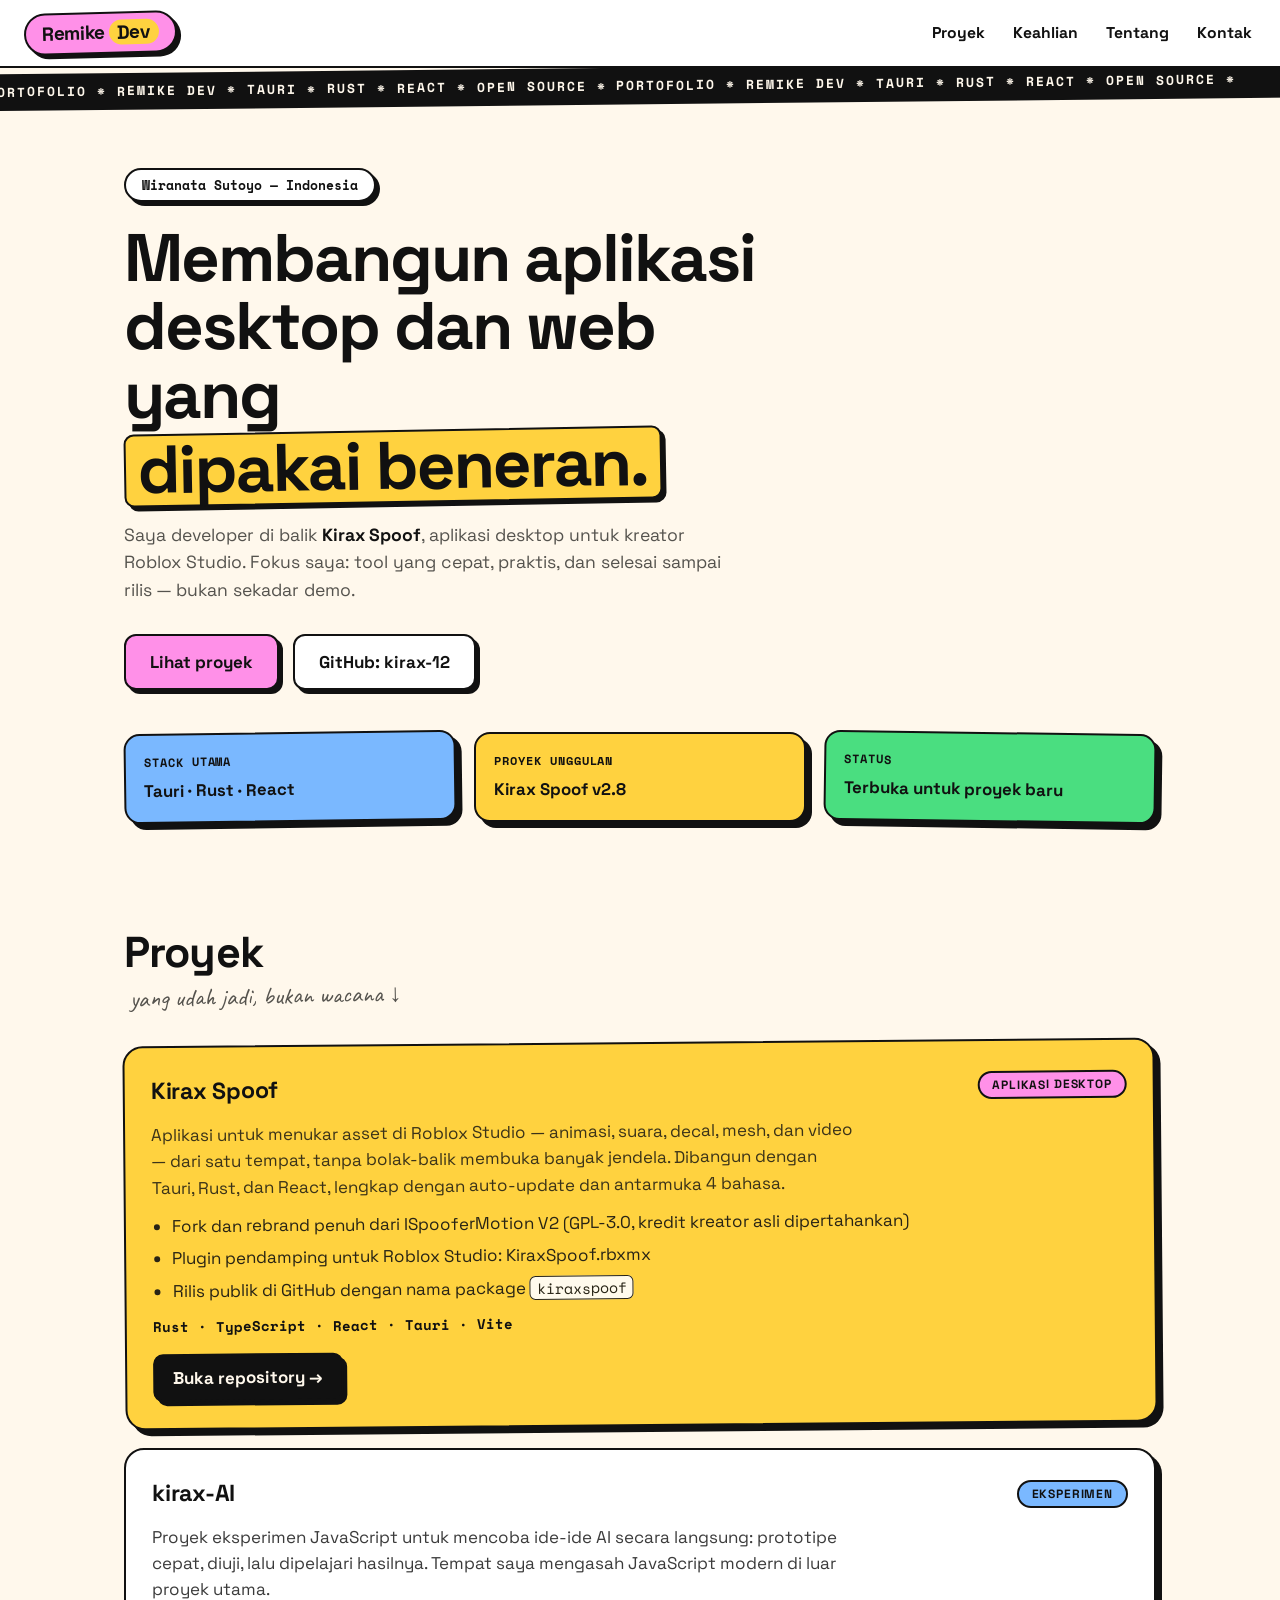
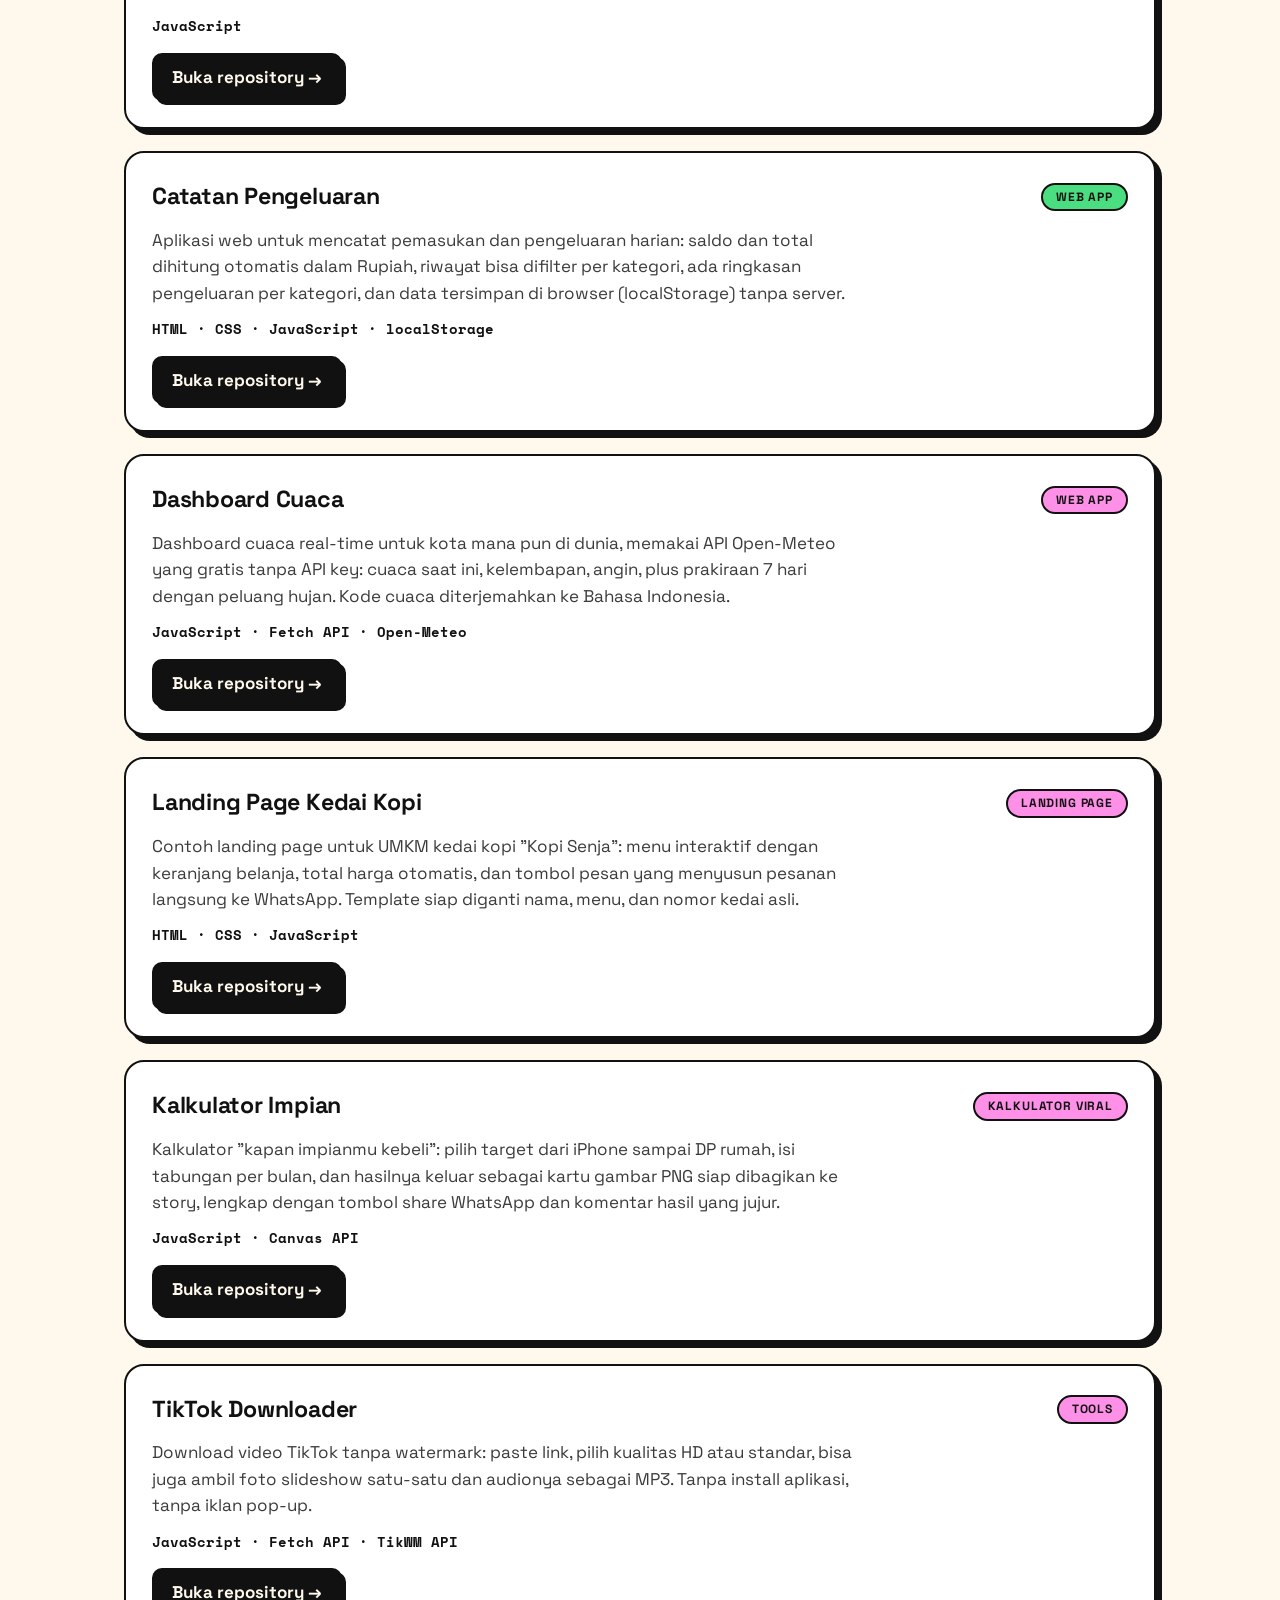
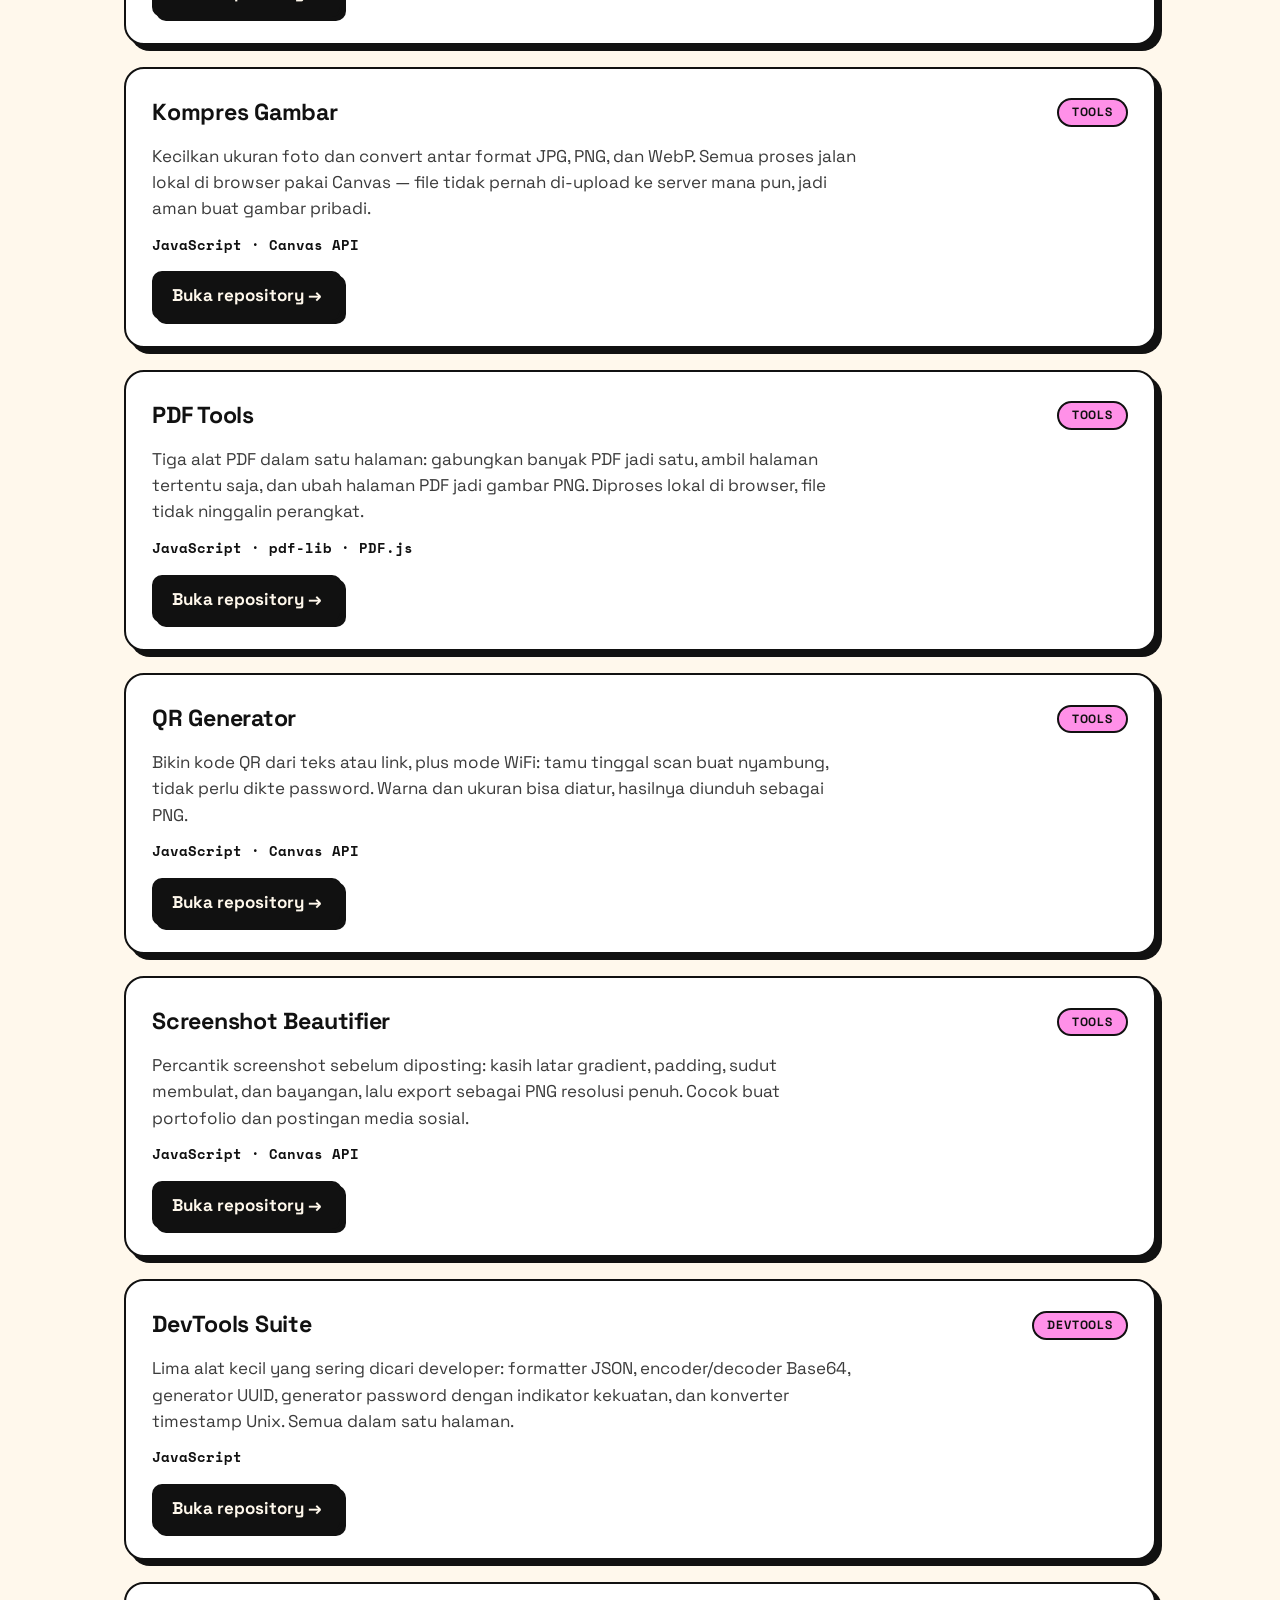
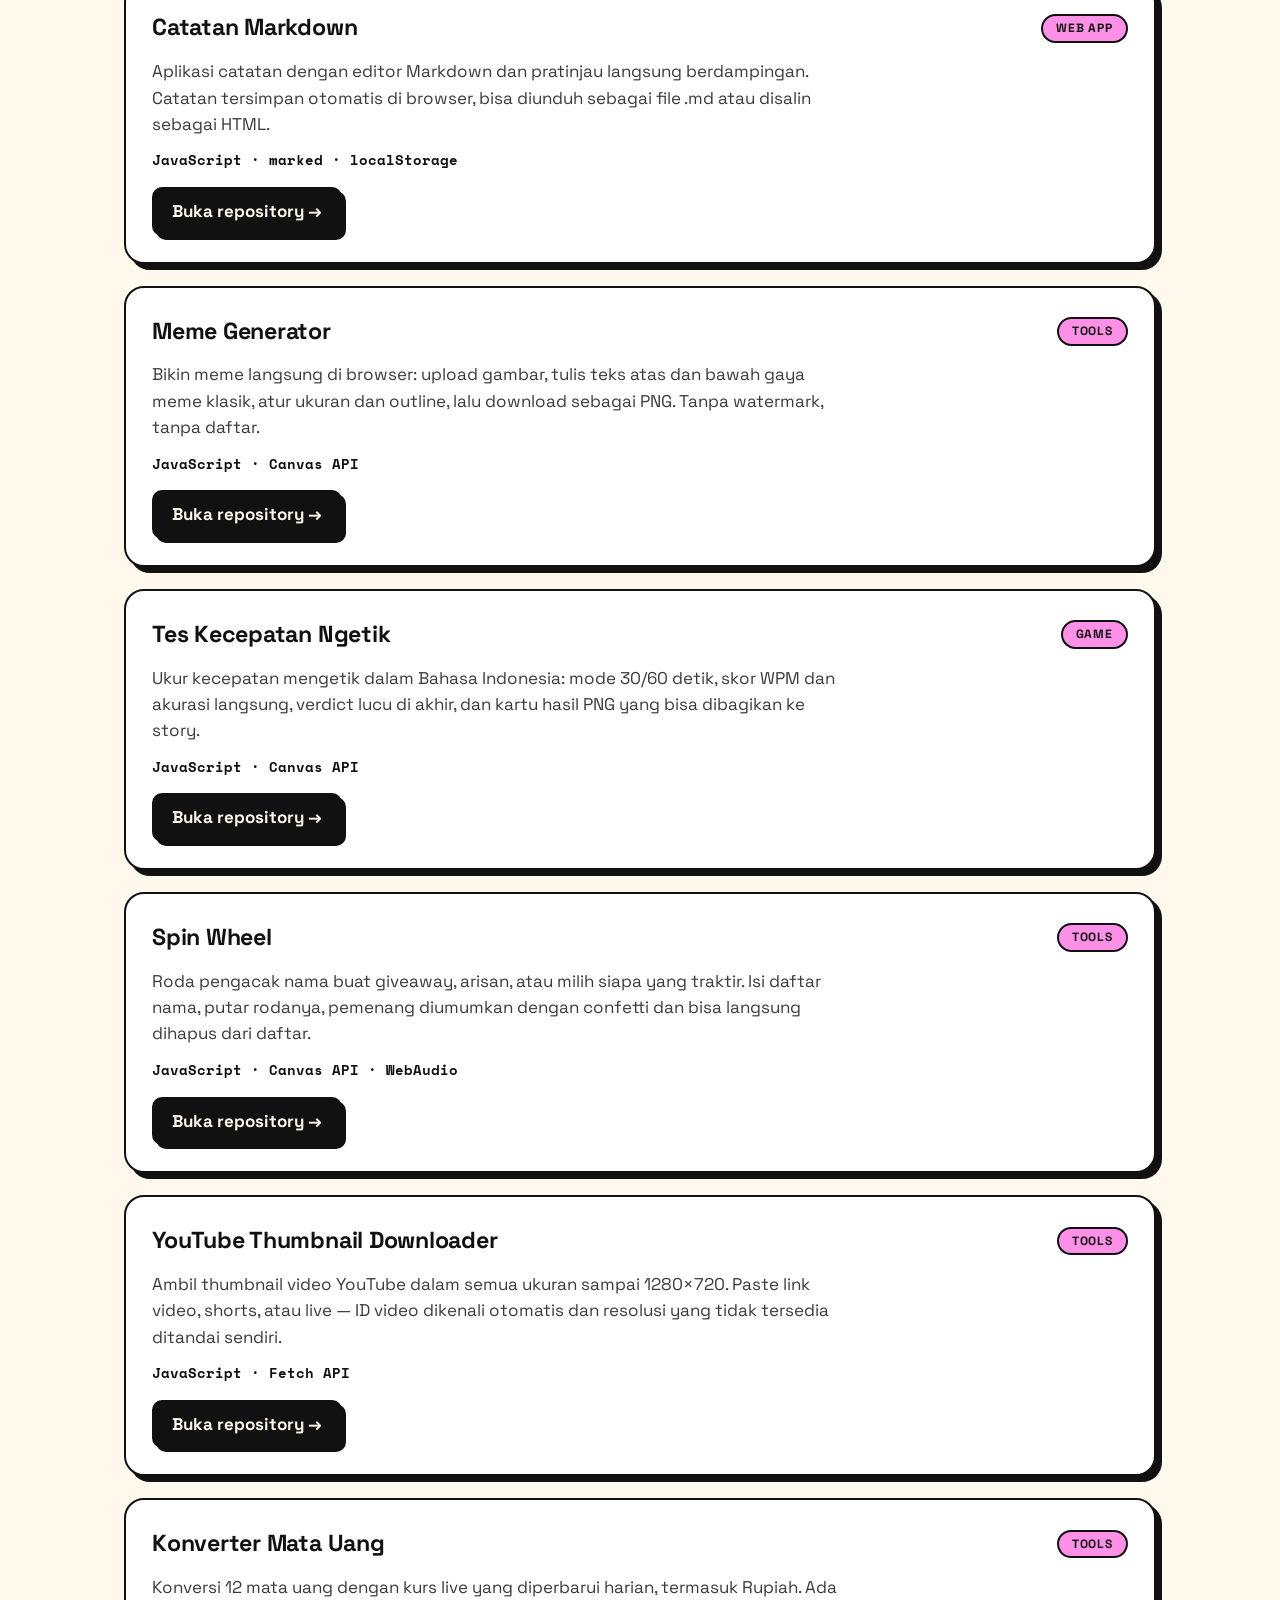
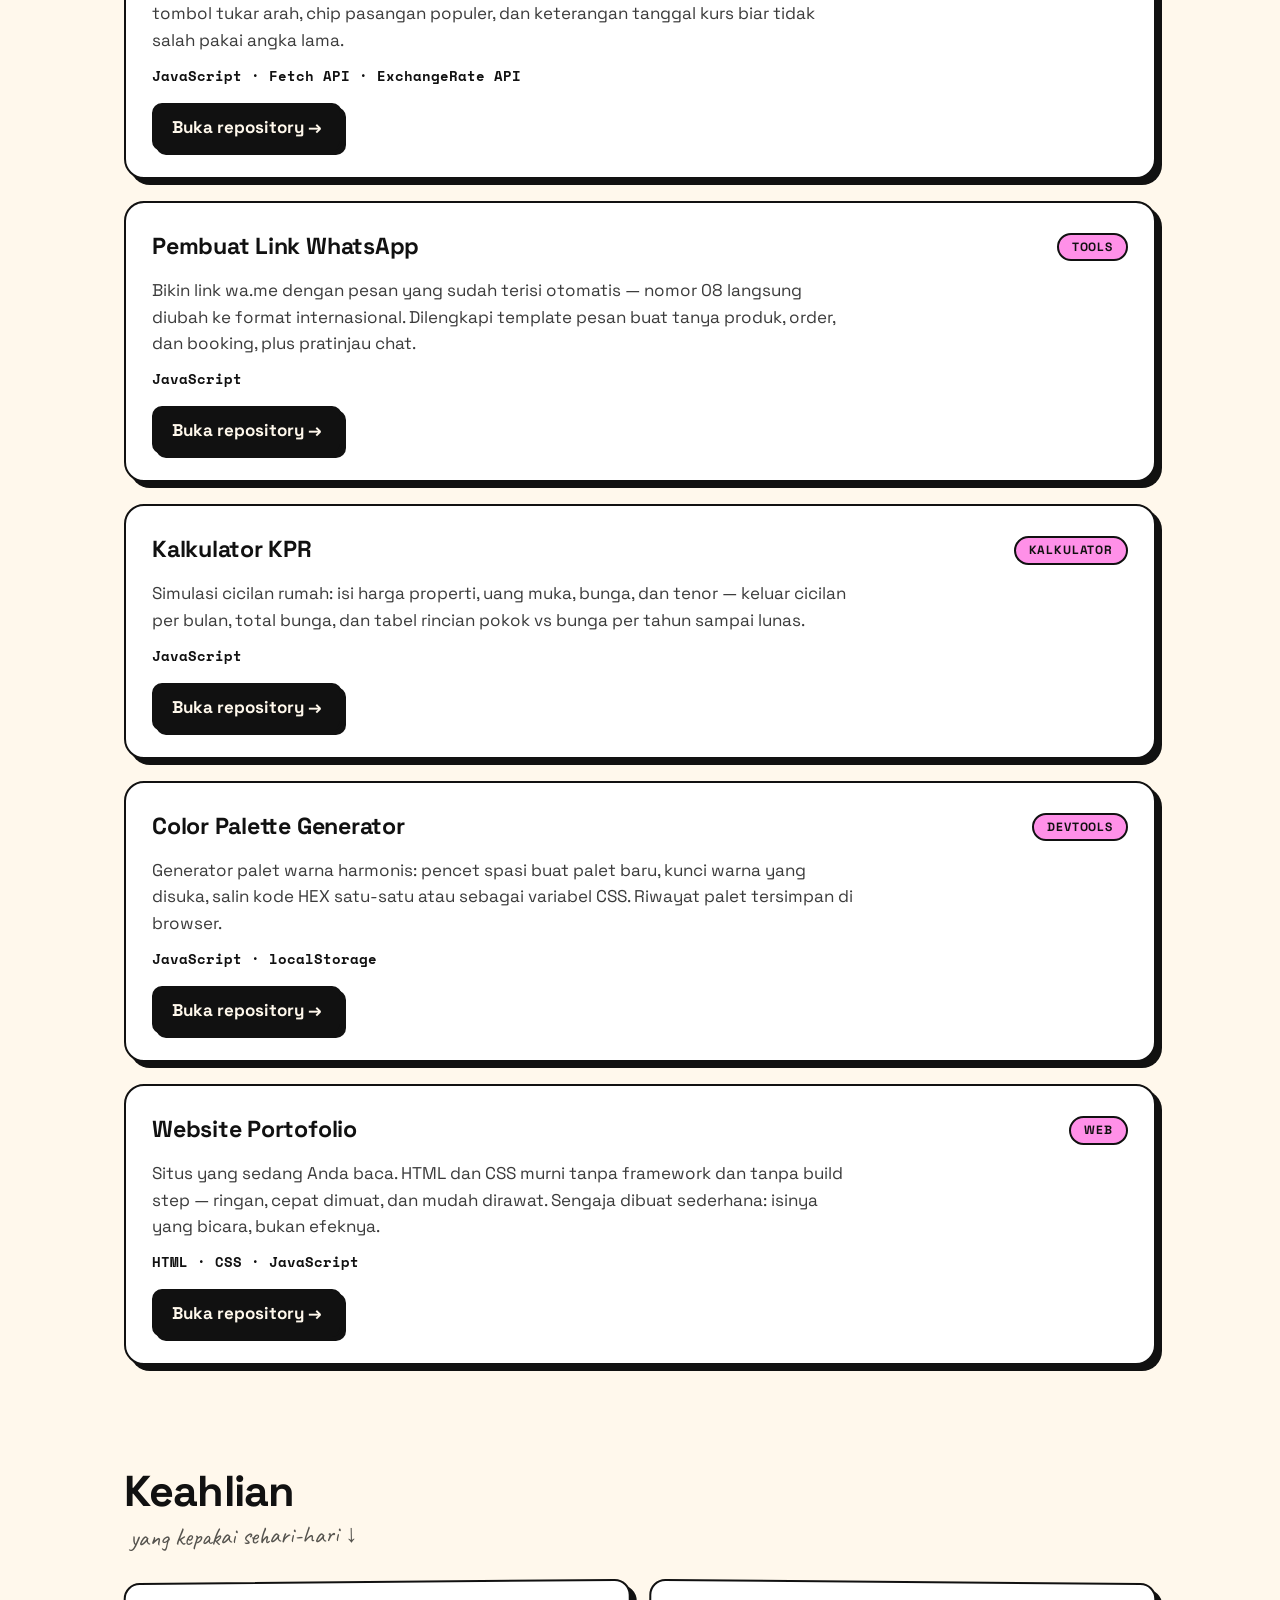
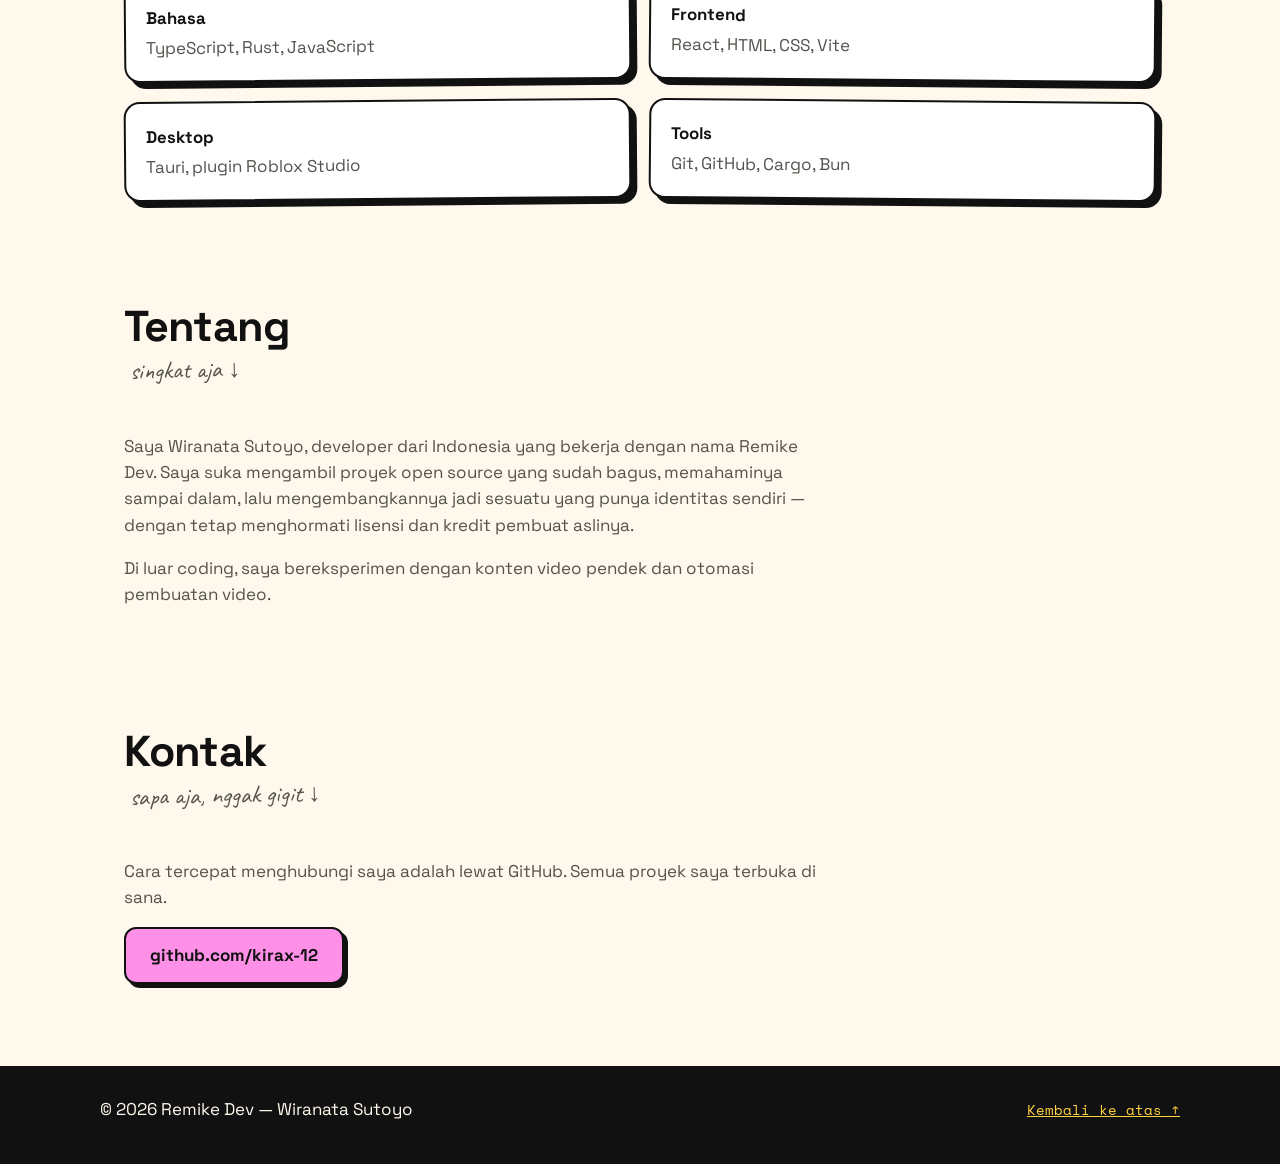
==== index.html @ 2c520c24 "Tambah 8 proyek batch 2 ke daftar proyek" ====
<!DOCTYPE html>
<html lang="id">
<head>
<meta charset="UTF-8">
<meta name="viewport" content="width=device-width, initial-scale=1.0">
<title>Remike Dev — Wiranata Sutoyo</title>
<meta name="description" content="Portofolio Wiranata Sutoyo (Remike Dev): developer aplikasi desktop dan web. Proyek utama: Kirax Spoof, aplikasi Tauri + Rust + React untuk Roblox Studio.">
<link rel="preconnect" href="https://fonts.googleapis.com">
<link rel="preconnect" href="https://fonts.gstatic.com" crossorigin>
<link href="https://fonts.googleapis.com/css2?family=Space+Grotesk:wght@500;700&family=Space+Mono:wght@400;700&family=Caveat:wght@600&display=swap" rel="stylesheet">
<link rel="stylesheet" href="style.css">
</head>
<body>
<header class="site-header">
  <a class="brand" href="#top">Remike<span>Dev</span></a>
  <nav class="site-nav" aria-label="Navigasi utama">
    <a href="#proyek">Proyek</a>
    <a href="#keahlian">Keahlian</a>
    <a href="#tentang">Tentang</a>
    <a href="#kontak">Kontak</a>
  </nav>
</header>
<div class="tape" aria-hidden="true"><span>Portofolio * Remike Dev * Tauri * Rust * React * Open Source * Portofolio * Remike Dev * Tauri * Rust * React * Open Source *</span></div>

<main id="top">
  <section class="hero">
    <p class="hero-kicker">Wiranata Sutoyo — Indonesia</p>
    <h1>Membangun aplikasi desktop dan web yang <span class="hl">dipakai beneran.</span></h1>
    <p class="hero-sub">Saya developer di balik <strong>Kirax Spoof</strong>, aplikasi desktop untuk kreator Roblox Studio. Fokus saya: tool yang cepat, praktis, dan selesai sampai rilis — bukan sekadar demo.</p>
    <div class="hero-actions">
      <a class="btn btn-primary" href="#proyek">Lihat proyek</a>
      <a class="btn btn-ghost" href="https://github.com/kirax-12" target="_blank" rel="noopener">GitHub: kirax-12</a>
    </div>
    <dl class="hero-stats">
      <div><dt>Stack utama</dt><dd>Tauri · Rust · React</dd></div>
      <div><dt>Proyek unggulan</dt><dd>Kirax Spoof v2.8</dd></div>
      <div><dt>Status</dt><dd>Terbuka untuk proyek baru</dd></div>
    </dl>
  </section>

  <section id="proyek" class="section">
    <h2>Proyek</h2>
    <span class="section-sub">yang udah jadi, bukan wacana ↓</span>
    <div class="project-list">

      <article class="project project-featured">
        <div class="project-head">
          <h3>Kirax Spoof</h3>
          <span class="tag">Aplikasi Desktop</span>
        </div>
        <p>Aplikasi untuk menukar asset di Roblox Studio — animasi, suara, decal, mesh, dan video — dari satu tempat, tanpa bolak-balik membuka banyak jendela. Dibangun dengan Tauri, Rust, dan React, lengkap dengan auto-update dan antarmuka 4 bahasa.</p>
        <ul class="project-points">
          <li>Fork dan rebrand penuh dari ISpooferMotion V2 (GPL-3.0, kredit kreator asli dipertahankan)</li>
          <li>Plugin pendamping untuk Roblox Studio: KiraxSpoof.rbxmx</li>
          <li>Rilis publik di GitHub dengan nama package <code>kiraxspoof</code></li>
        </ul>
        <p class="project-meta">Rust · TypeScript · React · Tauri · Vite</p>
        <a class="project-link" href="https://github.com/kirax-12/KiraxSpoof" target="_blank" rel="noopener">Buka repository →</a>
      </article>

      <article class="project">
        <div class="project-head">
          <h3>kirax-AI</h3>
          <span class="tag">Eksperimen</span>
        </div>
        <p>Proyek eksperimen JavaScript untuk mencoba ide-ide AI secara langsung: prototipe cepat, diuji, lalu dipelajari hasilnya. Tempat saya mengasah JavaScript modern di luar proyek utama.</p>
        <p class="project-meta">JavaScript</p>
        <a class="project-link" href="https://github.com/kirax-12/kirax-AI" target="_blank" rel="noopener">Buka repository →</a>
      </article>

      <article class="project">
        <div class="project-head">
          <h3>Catatan Pengeluaran</h3>
          <span class="tag">Web App</span>
        </div>
        <p>Aplikasi web untuk mencatat pemasukan dan pengeluaran harian: saldo dan total dihitung otomatis dalam Rupiah, riwayat bisa difilter per kategori, ada ringkasan pengeluaran per kategori, dan data tersimpan di browser (localStorage) tanpa server.</p>
        <p class="project-meta">HTML · CSS · JavaScript · localStorage</p>
        <a class="project-link" href="https://github.com/kirax-12/catatan-pengeluaran" target="_blank" rel="noopener">Buka repository →</a>
      </article>

      <article class="project">
        <div class="project-head">
          <h3>Dashboard Cuaca</h3>
          <span class="tag">Web App</span>
        </div>
        <p>Dashboard cuaca real-time untuk kota mana pun di dunia, memakai API Open-Meteo yang gratis tanpa API key: cuaca saat ini, kelembapan, angin, plus prakiraan 7 hari dengan peluang hujan. Kode cuaca diterjemahkan ke Bahasa Indonesia.</p>
        <p class="project-meta">JavaScript · Fetch API · Open-Meteo</p>
        <a class="project-link" href="https://github.com/kirax-12/dashboard-cuaca" target="_blank" rel="noopener">Buka repository →</a>
      </article>

      <article class="project">
        <div class="project-head">
          <h3>Landing Page Kedai Kopi</h3>
          <span class="tag">Landing Page</span>
        </div>
        <p>Contoh landing page untuk UMKM kedai kopi "Kopi Senja": menu interaktif dengan keranjang belanja, total harga otomatis, dan tombol pesan yang menyusun pesanan langsung ke WhatsApp. Template siap diganti nama, menu, dan nomor kedai asli.</p>
        <p class="project-meta">HTML · CSS · JavaScript</p>
        <a class="project-link" href="https://github.com/kirax-12/landing-page-kedai-kopi" target="_blank" rel="noopener">Buka repository →</a>
      </article>

      <article class="project">
        <div class="project-head">
          <h3>Kalkulator Impian</h3>
          <span class="tag">Kalkulator Viral</span>
        </div>
        <p>Kalkulator "kapan impianmu kebeli": pilih target dari iPhone sampai DP rumah, isi tabungan per bulan, dan hasilnya keluar sebagai kartu gambar PNG siap dibagikan ke story, lengkap dengan tombol share WhatsApp dan komentar hasil yang jujur.</p>
        <p class="project-meta">JavaScript · Canvas API</p>
        <a class="project-link" href="https://github.com/kirax-12/kalkulator-impian" target="_blank" rel="noopener">Buka repository →</a>
      </article>

      <article class="project">
        <div class="project-head">
          <h3>TikTok Downloader</h3>
          <span class="tag">Tools</span>
        </div>
        <p>Download video TikTok tanpa watermark: paste link, pilih kualitas HD atau standar, bisa juga ambil foto slideshow satu-satu dan audionya sebagai MP3. Tanpa install aplikasi, tanpa iklan pop-up.</p>
        <p class="project-meta">JavaScript · Fetch API · TikWM API</p>
        <a class="project-link" href="https://github.com/kirax-12/tiktok-downloader" target="_blank" rel="noopener">Buka repository →</a>
      </article>

      <article class="project">
        <div class="project-head">
          <h3>Kompres Gambar</h3>
          <span class="tag">Tools</span>
        </div>
        <p>Kecilkan ukuran foto dan convert antar format JPG, PNG, dan WebP. Semua proses jalan lokal di browser pakai Canvas — file tidak pernah di-upload ke server mana pun, jadi aman buat gambar pribadi.</p>
        <p class="project-meta">JavaScript · Canvas API</p>
        <a class="project-link" href="https://github.com/kirax-12/kompres-gambar" target="_blank" rel="noopener">Buka repository →</a>
      </article>

      <article class="project">
        <div class="project-head">
          <h3>PDF Tools</h3>
          <span class="tag">Tools</span>
        </div>
        <p>Tiga alat PDF dalam satu halaman: gabungkan banyak PDF jadi satu, ambil halaman tertentu saja, dan ubah halaman PDF jadi gambar PNG. Diproses lokal di browser, file tidak ninggalin perangkat.</p>
        <p class="project-meta">JavaScript · pdf-lib · PDF.js</p>
        <a class="project-link" href="https://github.com/kirax-12/pdf-tools" target="_blank" rel="noopener">Buka repository →</a>
      </article>

      <article class="project">
        <div class="project-head">
          <h3>QR Generator</h3>
          <span class="tag">Tools</span>
        </div>
        <p>Bikin kode QR dari teks atau link, plus mode WiFi: tamu tinggal scan buat nyambung, tidak perlu dikte password. Warna dan ukuran bisa diatur, hasilnya diunduh sebagai PNG.</p>
        <p class="project-meta">JavaScript · Canvas API</p>
        <a class="project-link" href="https://github.com/kirax-12/qr-generator" target="_blank" rel="noopener">Buka repository →</a>
      </article>

      <article class="project">
        <div class="project-head">
          <h3>Screenshot Beautifier</h3>
          <span class="tag">Tools</span>
        </div>
        <p>Percantik screenshot sebelum diposting: kasih latar gradient, padding, sudut membulat, dan bayangan, lalu export sebagai PNG resolusi penuh. Cocok buat portofolio dan postingan media sosial.</p>
        <p class="project-meta">JavaScript · Canvas API</p>
        <a class="project-link" href="https://github.com/kirax-12/screenshot-beautifier" target="_blank" rel="noopener">Buka repository →</a>
      </article>

      <article class="project">
        <div class="project-head">
          <h3>DevTools Suite</h3>
          <span class="tag">DevTools</span>
        </div>
        <p>Lima alat kecil yang sering dicari developer: formatter JSON, encoder/decoder Base64, generator UUID, generator password dengan indikator kekuatan, dan konverter timestamp Unix. Semua dalam satu halaman.</p>
        <p class="project-meta">JavaScript</p>
        <a class="project-link" href="https://github.com/kirax-12/devtools-suite" target="_blank" rel="noopener">Buka repository →</a>
      </article>

      <article class="project">
        <div class="project-head">
          <h3>Catatan Markdown</h3>
          <span class="tag">Web App</span>
        </div>
        <p>Aplikasi catatan dengan editor Markdown dan pratinjau langsung berdampingan. Catatan tersimpan otomatis di browser, bisa diunduh sebagai file .md atau disalin sebagai HTML.</p>
        <p class="project-meta">JavaScript · marked · localStorage</p>
        <a class="project-link" href="https://github.com/kirax-12/markdown-notes" target="_blank" rel="noopener">Buka repository →</a>
      </article>

      <article class="project">
        <div class="project-head">
          <h3>Meme Generator</h3>
          <span class="tag">Tools</span>
        </div>
        <p>Bikin meme langsung di browser: upload gambar, tulis teks atas dan bawah gaya meme klasik, atur ukuran dan outline, lalu download sebagai PNG. Tanpa watermark, tanpa daftar.</p>
        <p class="project-meta">JavaScript · Canvas API</p>
        <a class="project-link" href="https://github.com/kirax-12/meme-generator" target="_blank" rel="noopener">Buka repository →</a>
      </article>

      <article class="project">
        <div class="project-head">
          <h3>Tes Kecepatan Ngetik</h3>
          <span class="tag">Game</span>
        </div>
        <p>Ukur kecepatan mengetik dalam Bahasa Indonesia: mode 30/60 detik, skor WPM dan akurasi langsung, verdict lucu di akhir, dan kartu hasil PNG yang bisa dibagikan ke story.</p>
        <p class="project-meta">JavaScript · Canvas API</p>
        <a class="project-link" href="https://github.com/kirax-12/tes-kecepatan-ngetik" target="_blank" rel="noopener">Buka repository →</a>
      </article>

      <article class="project">
        <div class="project-head">
          <h3>Spin Wheel</h3>
          <span class="tag">Tools</span>
        </div>
        <p>Roda pengacak nama buat giveaway, arisan, atau milih siapa yang traktir. Isi daftar nama, putar rodanya, pemenang diumumkan dengan confetti dan bisa langsung dihapus dari daftar.</p>
        <p class="project-meta">JavaScript · Canvas API · WebAudio</p>
        <a class="project-link" href="https://github.com/kirax-12/spin-wheel" target="_blank" rel="noopener">Buka repository →</a>
      </article>

      <article class="project">
        <div class="project-head">
          <h3>YouTube Thumbnail Downloader</h3>
          <span class="tag">Tools</span>
        </div>
        <p>Ambil thumbnail video YouTube dalam semua ukuran sampai 1280×720. Paste link video, shorts, atau live — ID video dikenali otomatis dan resolusi yang tidak tersedia ditandai sendiri.</p>
        <p class="project-meta">JavaScript · Fetch API</p>
        <a class="project-link" href="https://github.com/kirax-12/youtube-thumbnail-downloader" target="_blank" rel="noopener">Buka repository →</a>
      </article>

      <article class="project">
        <div class="project-head">
          <h3>Konverter Mata Uang</h3>
          <span class="tag">Tools</span>
        </div>
        <p>Konversi 12 mata uang dengan kurs live yang diperbarui harian, termasuk Rupiah. Ada tombol tukar arah, chip pasangan populer, dan keterangan tanggal kurs biar tidak salah pakai angka lama.</p>
        <p class="project-meta">JavaScript · Fetch API · ExchangeRate API</p>
        <a class="project-link" href="https://github.com/kirax-12/konverter-mata-uang" target="_blank" rel="noopener">Buka repository →</a>
      </article>

      <article class="project">
        <div class="project-head">
          <h3>Pembuat Link WhatsApp</h3>
          <span class="tag">Tools</span>
        </div>
        <p>Bikin link wa.me dengan pesan yang sudah terisi otomatis — nomor 08 langsung diubah ke format internasional. Dilengkapi template pesan buat tanya produk, order, dan booking, plus pratinjau chat.</p>
        <p class="project-meta">JavaScript</p>
        <a class="project-link" href="https://github.com/kirax-12/wa-link-generator" target="_blank" rel="noopener">Buka repository →</a>
      </article>

      <article class="project">
        <div class="project-head">
          <h3>Kalkulator KPR</h3>
          <span class="tag">Kalkulator</span>
        </div>
        <p>Simulasi cicilan rumah: isi harga properti, uang muka, bunga, dan tenor — keluar cicilan per bulan, total bunga, dan tabel rincian pokok vs bunga per tahun sampai lunas.</p>
        <p class="project-meta">JavaScript</p>
        <a class="project-link" href="https://github.com/kirax-12/kalkulator-kpr" target="_blank" rel="noopener">Buka repository →</a>
      </article>

      <article class="project">
        <div class="project-head">
          <h3>Color Palette Generator</h3>
          <span class="tag">DevTools</span>
        </div>
        <p>Generator palet warna harmonis: pencet spasi buat palet baru, kunci warna yang disuka, salin kode HEX satu-satu atau sebagai variabel CSS. Riwayat palet tersimpan di browser.</p>
        <p class="project-meta">JavaScript · localStorage</p>
        <a class="project-link" href="https://github.com/kirax-12/color-palette-generator" target="_blank" rel="noopener">Buka repository →</a>
      </article>

      <article class="project">
        <div class="project-head">
          <h3>Website Portofolio</h3>
          <span class="tag">Web</span>
        </div>
        <p>Situs yang sedang Anda baca. HTML dan CSS murni tanpa framework dan tanpa build step — ringan, cepat dimuat, dan mudah dirawat. Sengaja dibuat sederhana: isinya yang bicara, bukan efeknya.</p>
        <p class="project-meta">HTML · CSS · JavaScript</p>
        <a class="project-link" href="https://github.com/kirax-12/remike-dev-portofolio" target="_blank" rel="noopener">Buka repository →</a>
      </article>

    </div>
  </section>

  <section id="keahlian" class="section">
    <h2>Keahlian</h2>
    <span class="section-sub">yang kepakai sehari-hari ↓</span>
    <ul class="skill-grid">
      <li><strong>Bahasa</strong><span>TypeScript, Rust, JavaScript</span></li>
      <li><strong>Frontend</strong><span>React, HTML, CSS, Vite</span></li>
      <li><strong>Desktop</strong><span>Tauri, plugin Roblox Studio</span></li>
      <li><strong>Tools</strong><span>Git, GitHub, Cargo, Bun</span></li>
    </ul>
  </section>

  <section id="tentang" class="section">
    <h2>Tentang</h2>
    <span class="section-sub">singkat aja ↓</span>
    <p>Saya Wiranata Sutoyo, developer dari Indonesia yang bekerja dengan nama Remike Dev. Saya suka mengambil proyek open source yang sudah bagus, memahaminya sampai dalam, lalu mengembangkannya jadi sesuatu yang punya identitas sendiri — dengan tetap menghormati lisensi dan kredit pembuat aslinya.</p>
    <p>Di luar coding, saya bereksperimen dengan konten video pendek dan otomasi pembuatan video.</p>
  </section>

  <section id="kontak" class="section">
    <h2>Kontak</h2>
    <span class="section-sub">sapa aja, nggak gigit ↓</span>
    <p>Cara tercepat menghubungi saya adalah lewat GitHub. Semua proyek saya terbuka di sana.</p>
    <a class="btn btn-primary" href="https://github.com/kirax-12" target="_blank" rel="noopener">github.com/kirax-12</a>
  </section>
</main>

<footer class="site-footer">
  <div class="site-footer-inner">
    <p>© <span id="year">2026</span> Remike Dev — Wiranata Sutoyo</p>
    <p><a href="#top">Kembali ke atas ↑</a></p>
  </div>
</footer>

<script src="script.js"></script>
</body>
</html>
---- style.css ----
/* Remike Dev portfolio — neo-brutalist cream style.
   Design system saved in ~/workspace/custom-skills/remike-web-style/ */

:root {
  --bg: #fff8ec;
  --ink: #111111;
  --surface: #ffffff;
  --yellow: #ffd23f;
  --pink: #ff90e8;
  --blue: #7ab8ff;
  --green: #4ade80;
  --orange: #ff7a45;
  --muted: #55534e;
  --border: 2px solid var(--ink);
  --shadow: 6px 6px 0 var(--ink);
  --shadow-sm: 4px 4px 0 var(--ink);
  --radius: 16px;
}

* { box-sizing: border-box; }
html { scroll-behavior: smooth; }

body {
  margin: 0;
  background: var(--bg);
  color: var(--ink);
  font-family: "Space Grotesk", "Segoe UI", system-ui, -apple-system, Arial, sans-serif;
  line-height: 1.55;
  font-size: 17px;
}

a { color: var(--ink); }
:focus-visible {
  outline: 3px solid var(--pink);
  outline-offset: 3px;
  border-radius: 4px;
}

code, .mono {
  font-family: "Space Mono", ui-monospace, SFMono-Regular, Menlo, monospace;
}

/* Header */
.site-header {
  position: sticky;
  top: 0;
  z-index: 10;
  display: flex;
  align-items: center;
  justify-content: space-between;
  gap: 16px;
  padding: 12px 24px;
  background: var(--surface);
  border-bottom: var(--border);
}
.brand {
  font-weight: 700;
  font-size: 1.2rem;
  text-decoration: none;
  letter-spacing: -0.02em;
  background: var(--pink);
  border: var(--border);
  border-radius: 999px;
  padding: 4px 16px;
  box-shadow: var(--shadow-sm);
  transform: rotate(-1.5deg);
}
.brand span { background: var(--yellow); border-radius: 999px; padding: 0 8px; margin-left: 4px; }
.site-nav { display: flex; gap: 20px; flex-wrap: wrap; }
.site-nav a {
  text-decoration: none;
  font-weight: 700;
  font-size: 0.98rem;
  padding: 6px 4px;
}
.site-nav a:hover { background: var(--yellow); border-radius: 6px; }

/* Marquee tape */
.tape {
  background: var(--ink);
  color: var(--bg);
  font-family: "Space Mono", ui-monospace, monospace;
  font-size: 0.8rem;
  font-weight: 700;
  letter-spacing: 0.14em;
  text-transform: uppercase;
  white-space: nowrap;
  overflow: hidden;
  padding: 8px 0;
  transform: rotate(-0.6deg) scale(1.02);
}
.tape span { display: inline-block; padding-right: 12px; }

main { max-width: 1080px; margin: 0 auto; padding: 0 24px; }

/* Hero */
.hero { padding: 64px 0 56px; }
.hero-kicker {
  display: inline-block;
  background: var(--surface);
  border: var(--border);
  border-radius: 999px;
  box-shadow: var(--shadow-sm);
  padding: 5px 16px;
  font-family: "Space Mono", ui-monospace, monospace;
  font-size: 0.82rem;
  font-weight: 700;
  margin: 0 0 22px;
}
.hero h1 {
  font-size: clamp(2.4rem, 6vw, 4.2rem);
  line-height: 1.02;
  letter-spacing: -0.03em;
  font-weight: 700;
  margin: 0 0 20px;
  max-width: 15ch;
}
.hl {
  background: var(--yellow);
  border: var(--border);
  border-radius: 10px;
  padding: 0 12px;
  display: inline-block;
  transform: rotate(-1deg);
  box-shadow: var(--shadow-sm);
}
.hero-sub { color: var(--muted); max-width: 56ch; margin: 0 0 30px; font-size: 1.1rem; }
.hero-sub strong { color: var(--ink); }

.hero-actions { display: flex; gap: 14px; flex-wrap: wrap; margin-bottom: 42px; }
.btn {
  display: inline-block;
  padding: 13px 24px;
  border-radius: 12px;
  font-weight: 700;
  text-decoration: none;
  border: var(--border);
  box-shadow: var(--shadow-sm);
  min-height: 50px;
  transition: transform 0.08s ease, box-shadow 0.08s ease;
}
.btn:hover { transform: translate(2px, 2px); box-shadow: 2px 2px 0 var(--ink); }
.btn-primary { background: var(--pink); }
.btn-ghost { background: var(--surface); }

.hero-stats { display: grid; grid-template-columns: repeat(3, 1fr); gap: 18px; margin: 0; }
.hero-stats div {
  border: var(--border);
  border-radius: var(--radius);
  box-shadow: var(--shadow);
  padding: 18px;
  background: var(--surface);
}
.hero-stats div:nth-child(1) { background: var(--blue); transform: rotate(-0.8deg); }
.hero-stats div:nth-child(2) { background: var(--yellow); }
.hero-stats div:nth-child(3) { background: var(--green); transform: rotate(0.8deg); }
.hero-stats dt {
  font-family: "Space Mono", ui-monospace, monospace;
  font-size: 0.75rem;
  font-weight: 700;
  text-transform: uppercase;
  letter-spacing: 0.08em;
}
.hero-stats dd { margin: 5px 0 0; font-weight: 700; font-size: 1.05rem; }

/* Sections */
.section { padding: 52px 0; }
.section h2 {
  font-size: clamp(1.9rem, 4.5vw, 2.7rem);
  letter-spacing: -0.02em;
  line-height: 1.05;
  margin: 0;
}
.section-sub {
  font-family: "Caveat", cursive;
  font-size: 1.55rem;
  color: var(--muted);
  transform: rotate(-1.2deg);
  display: inline-block;
  margin: 2px 0 26px 6px;
}
.section p { color: var(--muted); max-width: 64ch; }
.section p strong { color: var(--ink); }

/* Projects */
.project-list { display: grid; gap: 22px; }
.project {
  background: var(--surface);
  border: var(--border);
  border-radius: 20px;
  box-shadow: var(--shadow);
  padding: 26px;
}
.project-featured { background: var(--yellow); transform: rotate(-0.5deg); }
.project-head { display: flex; align-items: center; justify-content: space-between; gap: 12px; flex-wrap: wrap; }
.project h3 { margin: 0; font-size: 1.45rem; letter-spacing: -0.01em; }
.tag {
  background: var(--pink);
  border: var(--border);
  border-radius: 999px;
  padding: 3px 13px;
  font-size: 0.75rem;
  font-weight: 700;
  text-transform: uppercase;
  letter-spacing: 0.07em;
}
.project:nth-child(2) .tag { background: var(--blue); }
.project:nth-child(3) .tag { background: var(--green); }
.project p { color: var(--ink); opacity: 0.82; margin: 12px 0 0; }
.project-points { margin: 12px 0 0; padding-left: 20px; opacity: 0.9; }
.project-points li { margin: 6px 0; }
.project-points code { background: var(--surface); border: 1.5px solid var(--ink); padding: 0 6px; border-radius: 6px; font-size: 0.88em; }
.project-meta { font-weight: 700; opacity: 1 !important; font-family: "Space Mono", ui-monospace, monospace; font-size: 0.88rem; }
.project-link { display: inline-block; margin-top: 16px; font-weight: 700; background: var(--ink); color: var(--bg); text-decoration: none; padding: 9px 18px; border-radius: 10px; border: var(--border); box-shadow: var(--shadow-sm); }
.project-link:hover { background: var(--pink); color: var(--ink); }

/* Skills */
.skill-grid { list-style: none; margin: 0; padding: 0; display: grid; grid-template-columns: repeat(2, 1fr); gap: 18px; }
.skill-grid li {
  background: var(--surface);
  border: var(--border);
  border-radius: var(--radius);
  box-shadow: var(--shadow);
  padding: 20px;
  display: flex;
  flex-direction: column;
  gap: 4px;
}
.skill-grid li:nth-child(odd) { transform: rotate(-0.5deg); }
.skill-grid li:nth-child(even) { transform: rotate(0.5deg); }
.skill-grid strong { font-size: 1.05rem; }
.skill-grid span { color: var(--muted); }

/* Footer */
.site-footer {
  background: var(--ink);
  color: var(--bg);
  padding: 30px 24px 42px;
  margin-top: 30px;
}
.site-footer-inner {
  max-width: 1080px;
  margin: 0 auto;
  display: flex;
  justify-content: space-between;
  gap: 12px;
  flex-wrap: wrap;
}
.site-footer p { margin: 0; }
.site-footer a { color: var(--yellow); font-family: "Space Mono", ui-monospace, monospace; font-size: 0.88rem; }

@media (max-width: 640px) {
  body { font-size: 16px; }
  .site-header { padding: 10px 16px; }
  .site-nav { gap: 12px; }
  main { padding: 0 16px; }
  .hero { padding: 44px 0 40px; }
  .hero-stats { grid-template-columns: 1fr; }
  .skill-grid { grid-template-columns: 1fr; }
  .project { padding: 20px; }
  .hero-actions .btn { flex: 1 1 auto; text-align: center; }
}
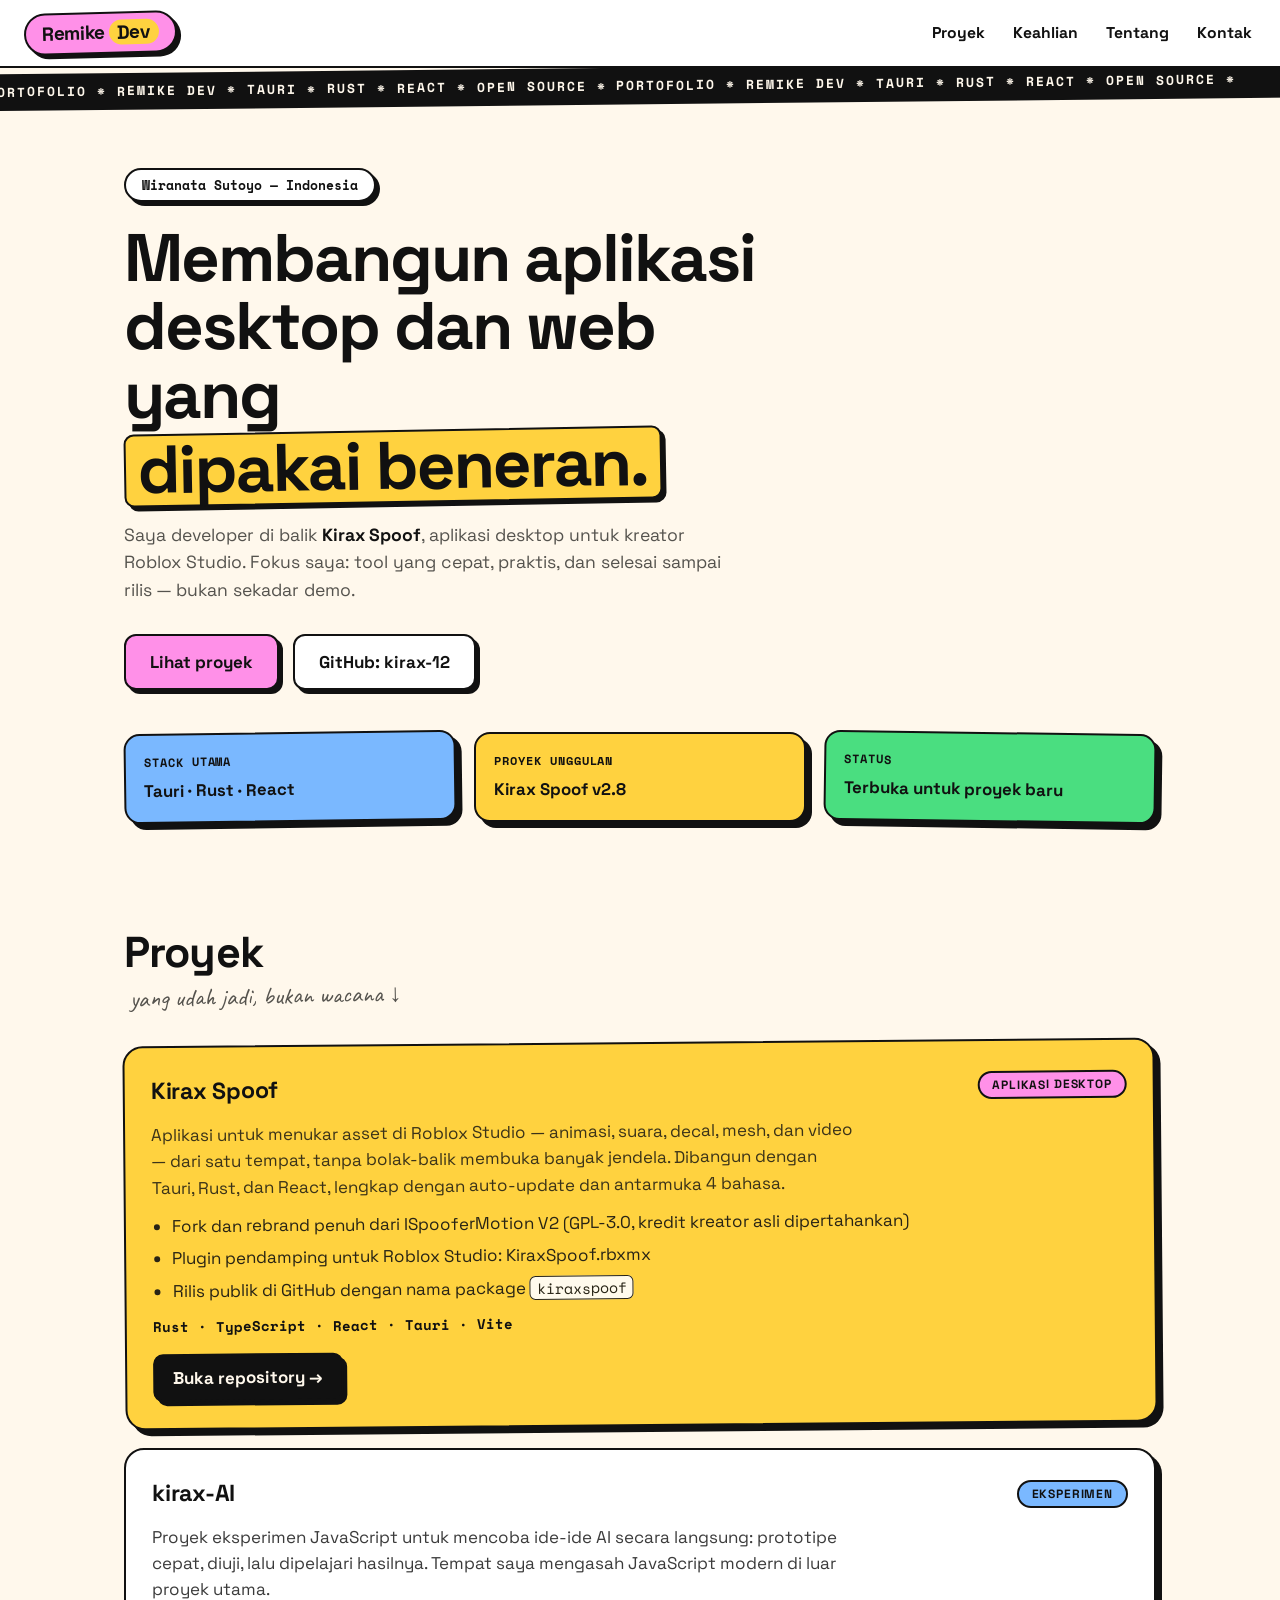
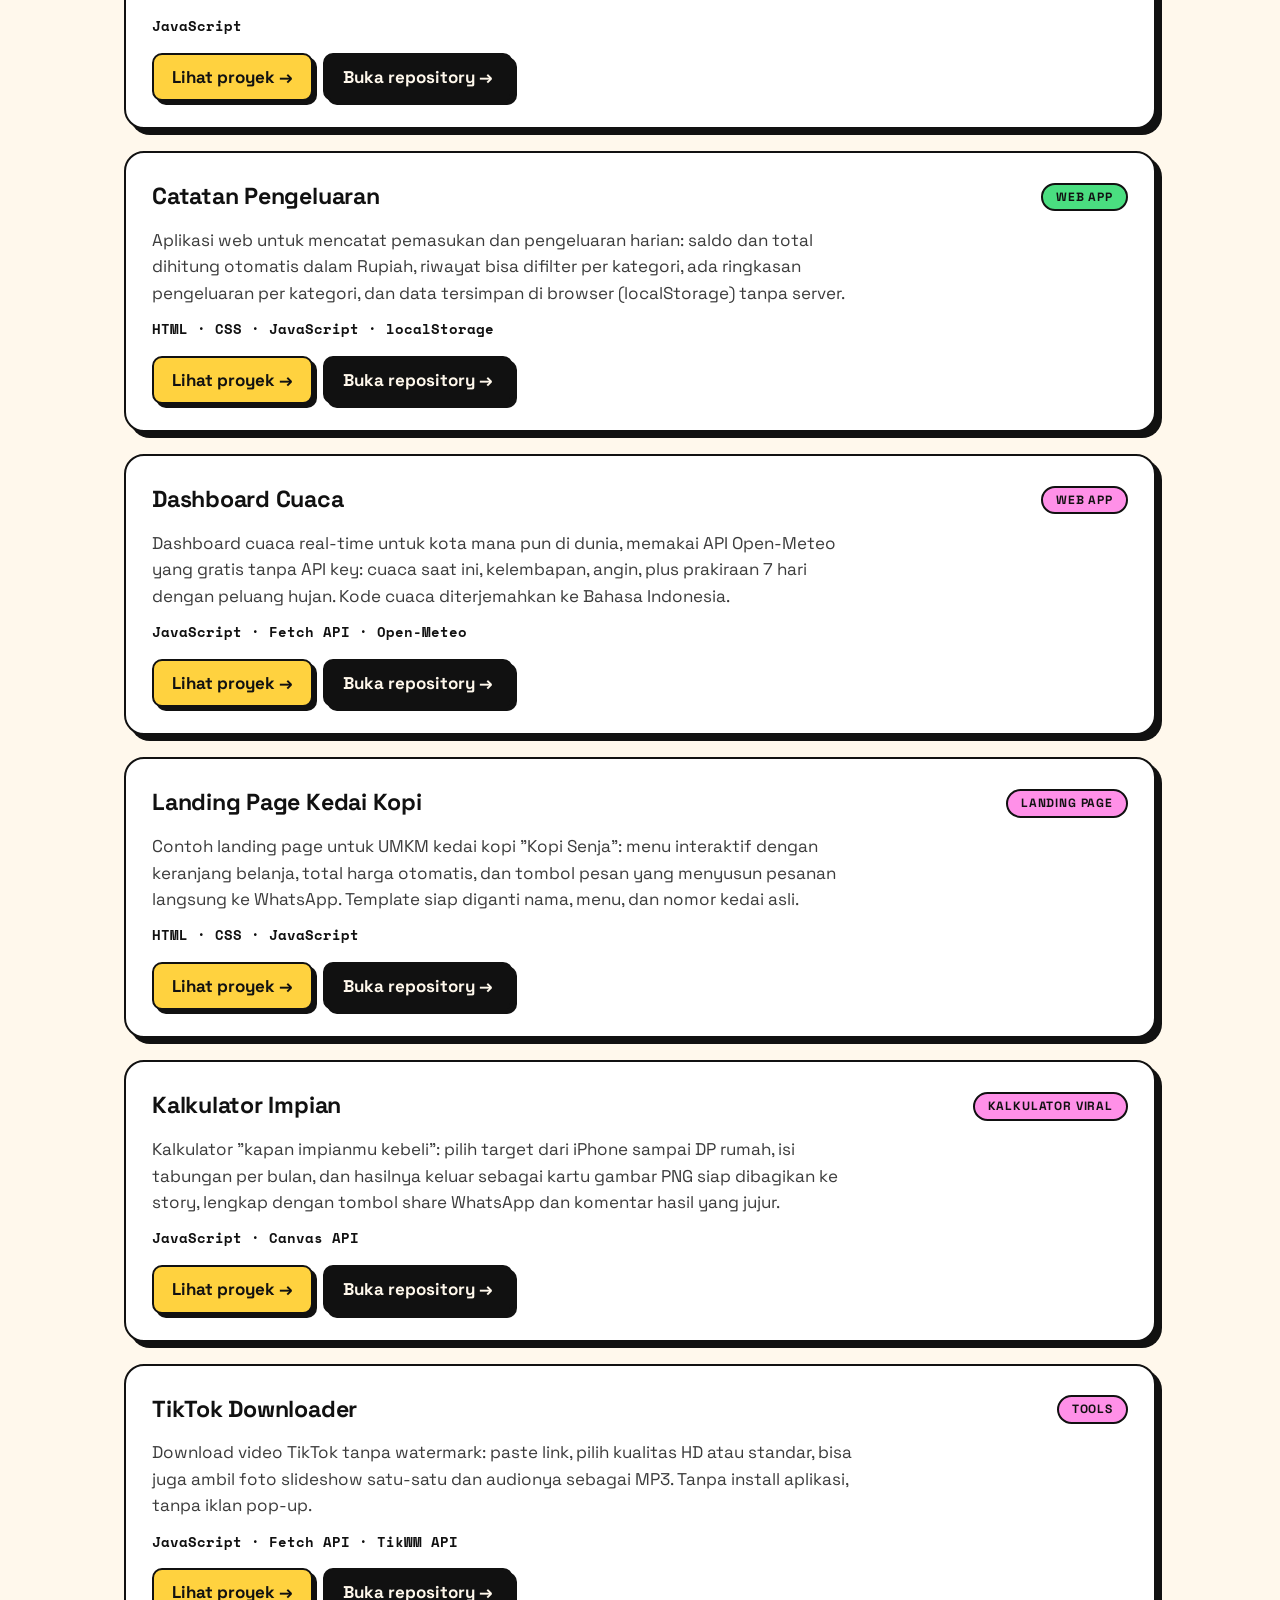
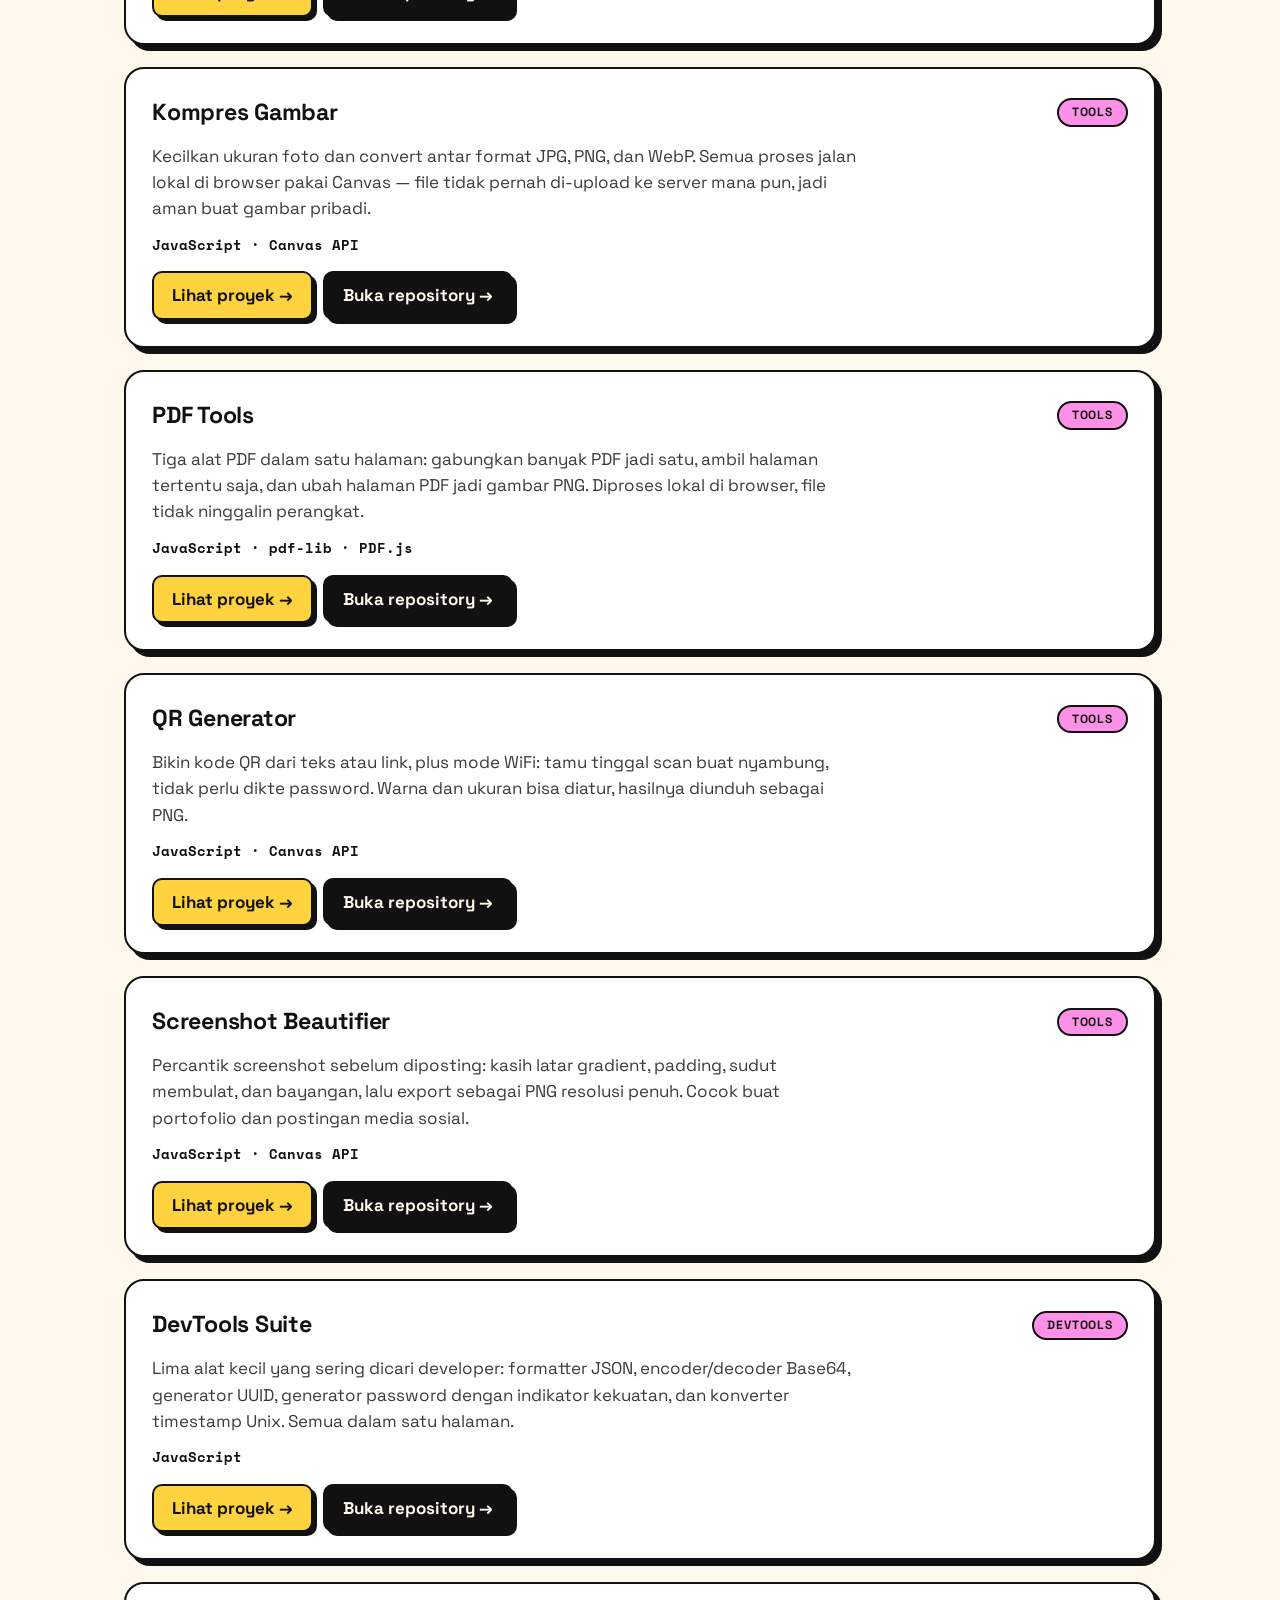
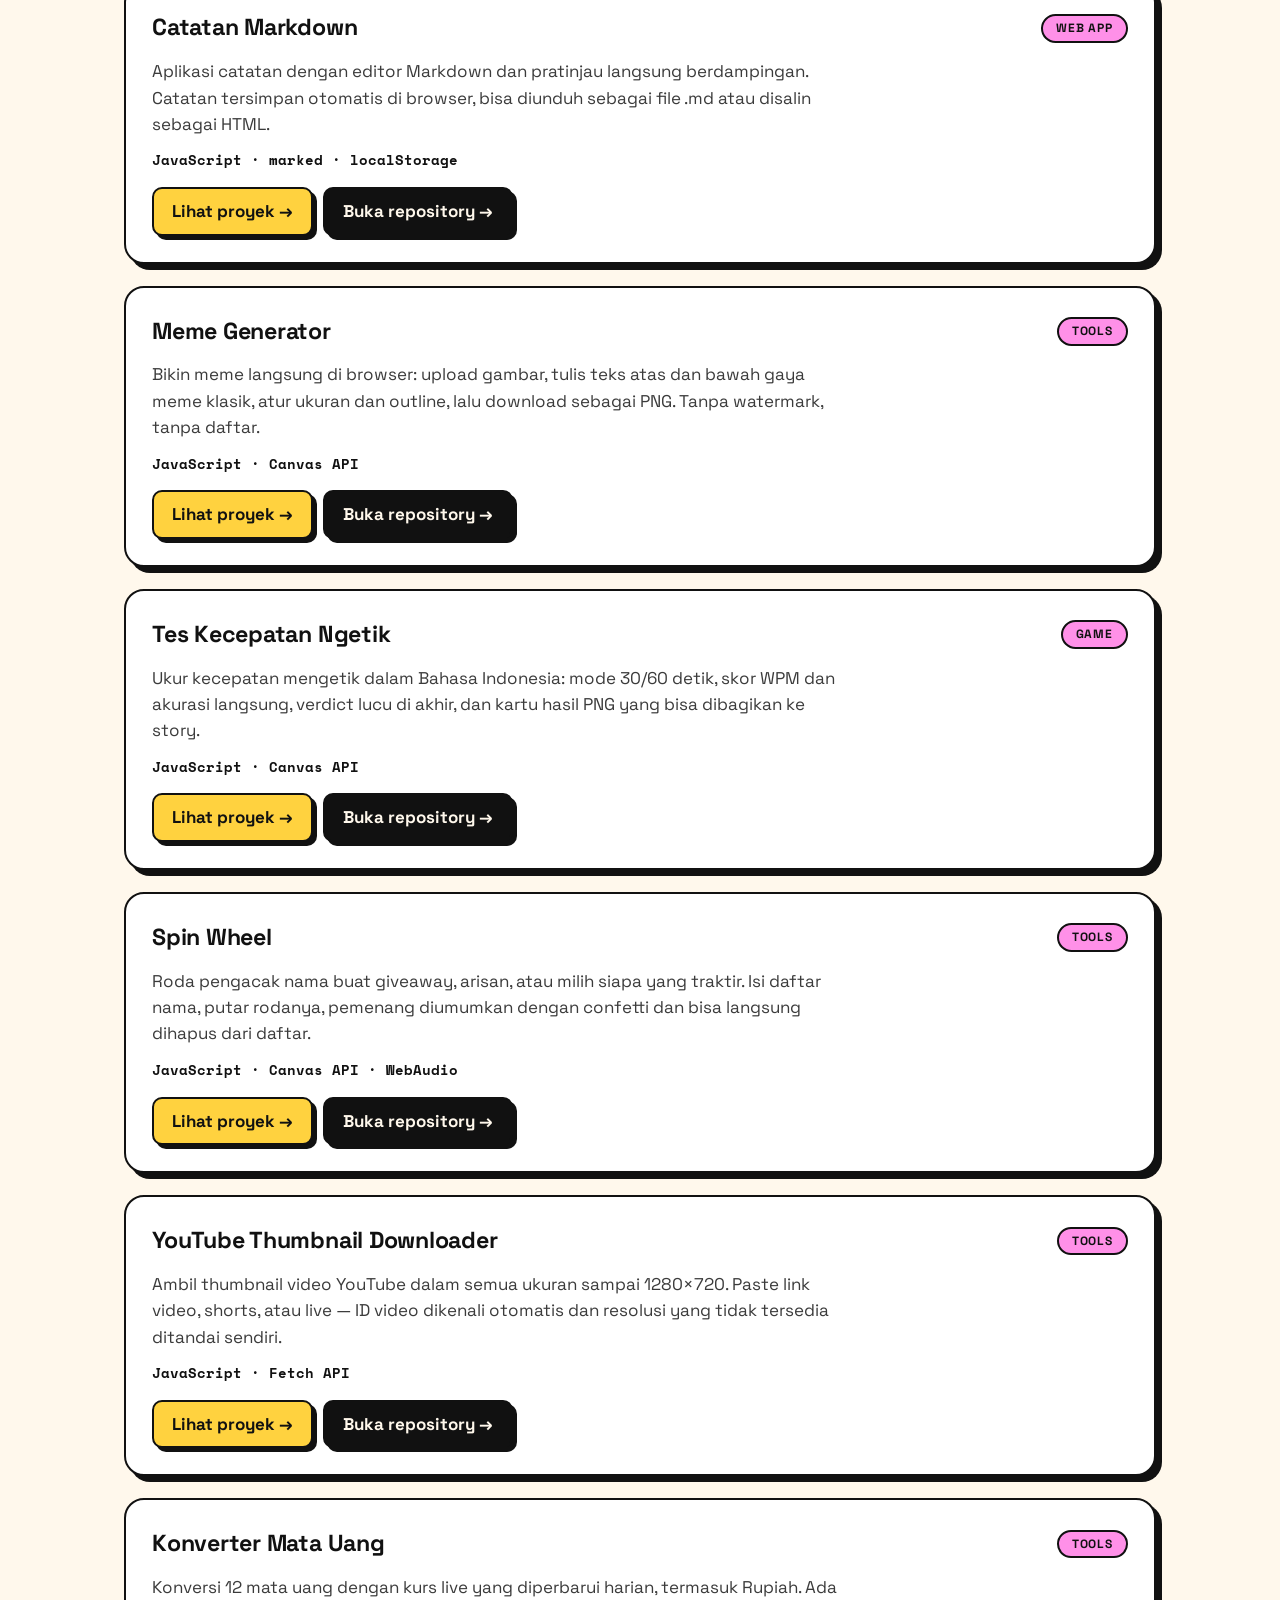
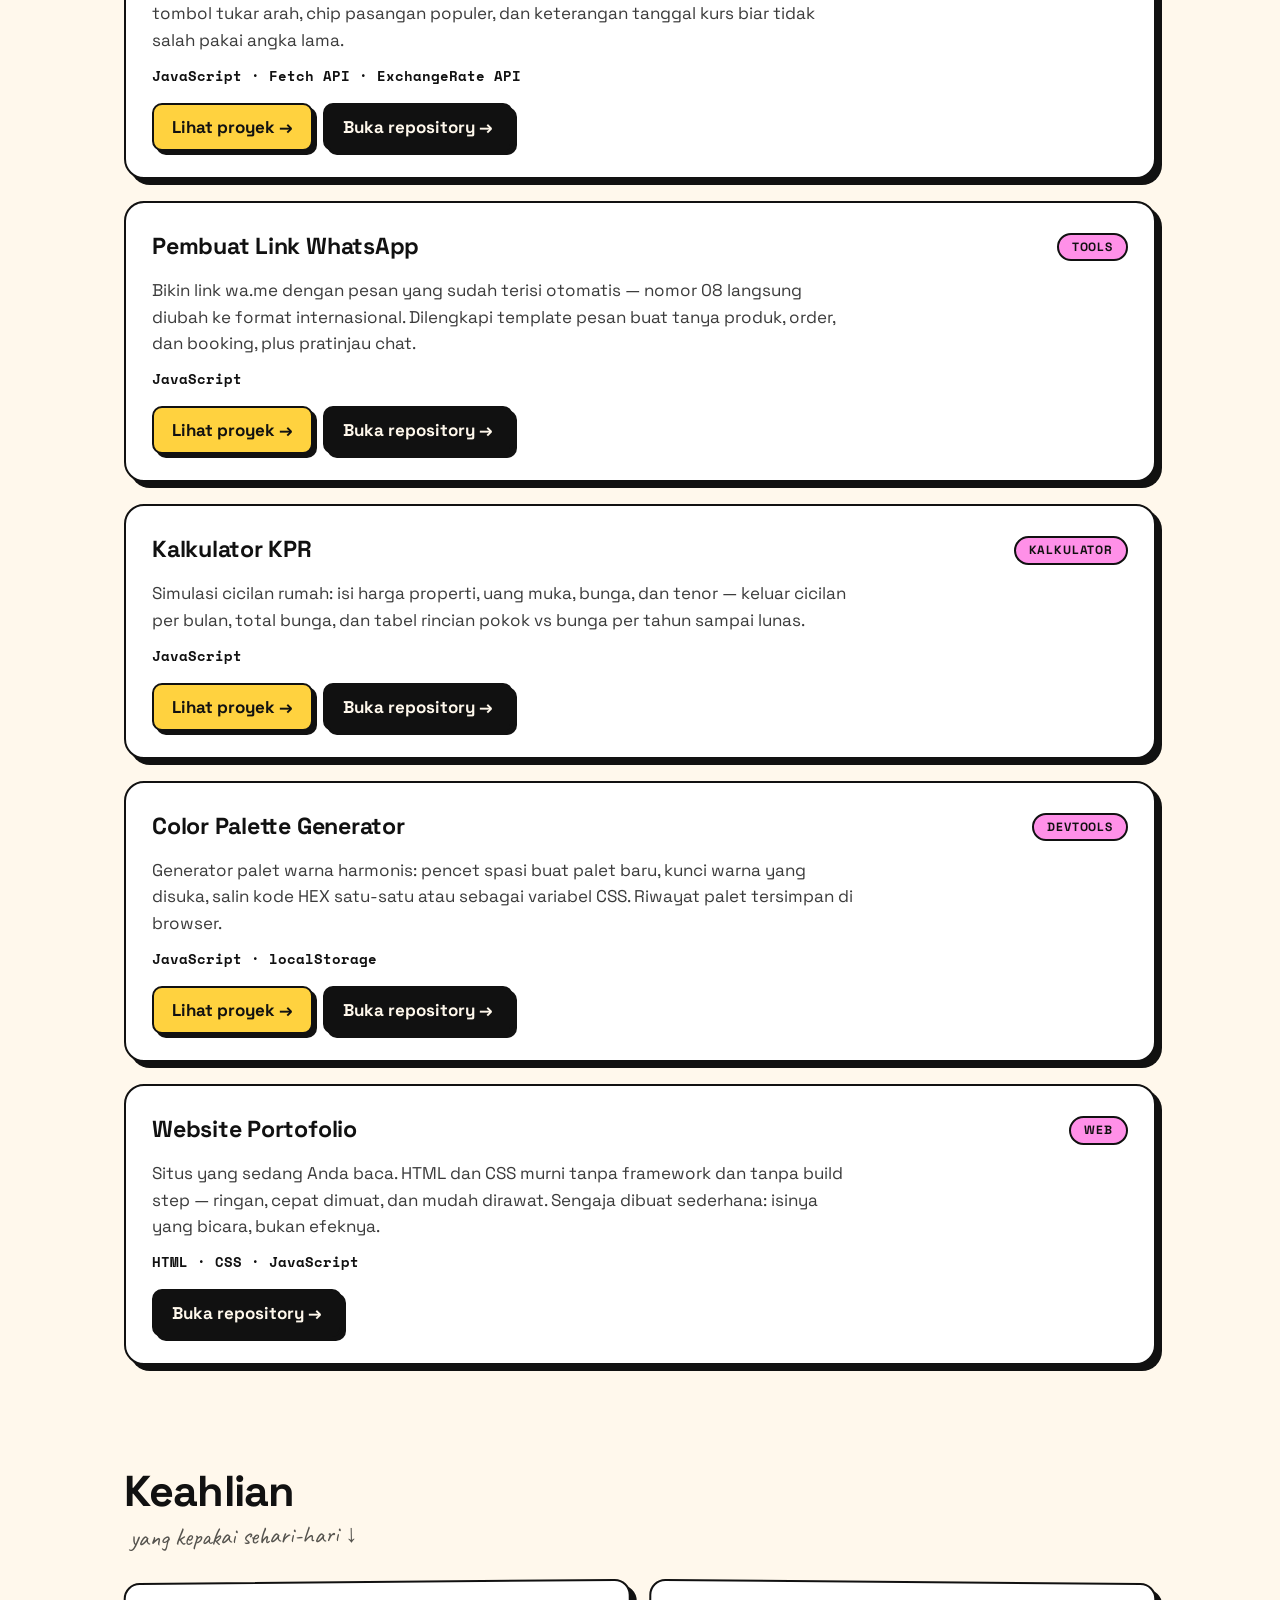
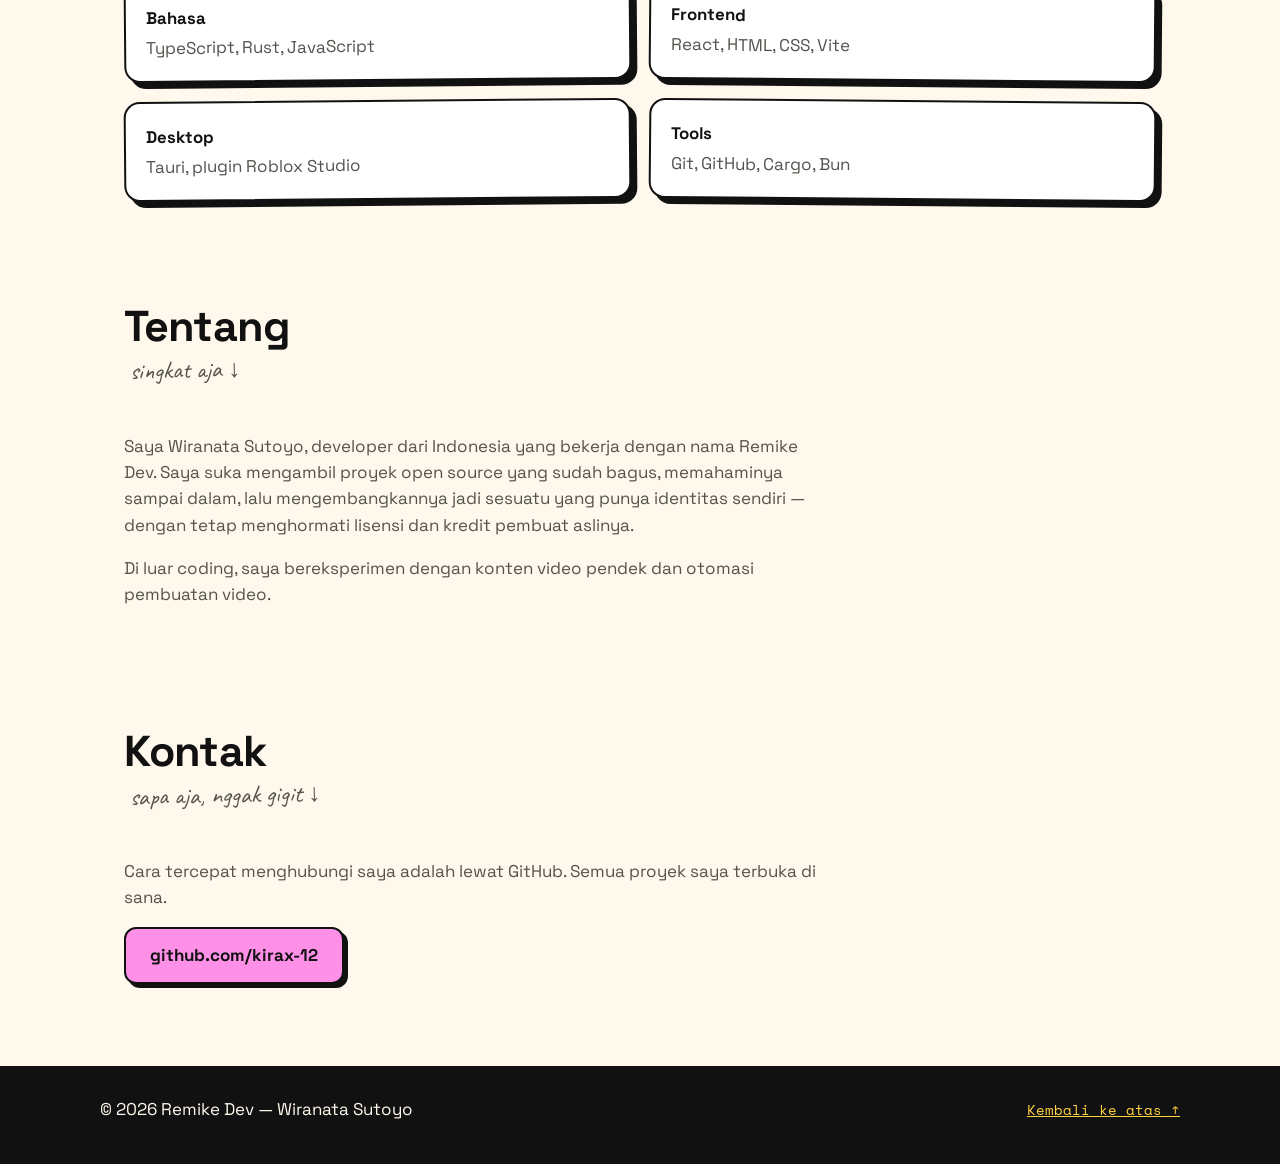
==== commit a36fa534: "Tombol demo live di semua kartu proyek + README diperbarui" ====
--- a/index.html
+++ b/index.html
@@ -65,7 +65,10 @@
         </div>
         <p>Proyek eksperimen JavaScript untuk mencoba ide-ide AI secara langsung: prototipe cepat, diuji, lalu dipelajari hasilnya. Tempat saya mengasah JavaScript modern di luar proyek utama.</p>
         <p class="project-meta">JavaScript</p>
-        <a class="project-link" href="https://github.com/kirax-12/kirax-AI" target="_blank" rel="noopener">Buka repository →</a>
+        <div class="project-links">
+          <a class="project-link demo" href="https://kirax-ai.vercel.app" target="_blank" rel="noopener">Lihat proyek →</a>
+          <a class="project-link" href="https://github.com/kirax-12/kirax-AI" target="_blank" rel="noopener">Buka repository →</a>
+        </div>
       </article>
 
       <article class="project">
@@ -75,7 +78,10 @@
         </div>
         <p>Aplikasi web untuk mencatat pemasukan dan pengeluaran harian: saldo dan total dihitung otomatis dalam Rupiah, riwayat bisa difilter per kategori, ada ringkasan pengeluaran per kategori, dan data tersimpan di browser (localStorage) tanpa server.</p>
         <p class="project-meta">HTML · CSS · JavaScript · localStorage</p>
-        <a class="project-link" href="https://github.com/kirax-12/catatan-pengeluaran" target="_blank" rel="noopener">Buka repository →</a>
+        <div class="project-links">
+          <a class="project-link demo" href="https://kirax-12.github.io/catatan-pengeluaran/" target="_blank" rel="noopener">Lihat proyek →</a>
+          <a class="project-link" href="https://github.com/kirax-12/catatan-pengeluaran" target="_blank" rel="noopener">Buka repository →</a>
+        </div>
       </article>
 
       <article class="project">
@@ -85,7 +91,10 @@
         </div>
         <p>Dashboard cuaca real-time untuk kota mana pun di dunia, memakai API Open-Meteo yang gratis tanpa API key: cuaca saat ini, kelembapan, angin, plus prakiraan 7 hari dengan peluang hujan. Kode cuaca diterjemahkan ke Bahasa Indonesia.</p>
         <p class="project-meta">JavaScript · Fetch API · Open-Meteo</p>
-        <a class="project-link" href="https://github.com/kirax-12/dashboard-cuaca" target="_blank" rel="noopener">Buka repository →</a>
+        <div class="project-links">
+          <a class="project-link demo" href="https://kirax-12.github.io/dashboard-cuaca/" target="_blank" rel="noopener">Lihat proyek →</a>
+          <a class="project-link" href="https://github.com/kirax-12/dashboard-cuaca" target="_blank" rel="noopener">Buka repository →</a>
+        </div>
       </article>
 
       <article class="project">
@@ -95,7 +104,10 @@
         </div>
         <p>Contoh landing page untuk UMKM kedai kopi "Kopi Senja": menu interaktif dengan keranjang belanja, total harga otomatis, dan tombol pesan yang menyusun pesanan langsung ke WhatsApp. Template siap diganti nama, menu, dan nomor kedai asli.</p>
         <p class="project-meta">HTML · CSS · JavaScript</p>
-        <a class="project-link" href="https://github.com/kirax-12/landing-page-kedai-kopi" target="_blank" rel="noopener">Buka repository →</a>
+        <div class="project-links">
+          <a class="project-link demo" href="https://kirax-12.github.io/landing-page-kedai-kopi/" target="_blank" rel="noopener">Lihat proyek →</a>
+          <a class="project-link" href="https://github.com/kirax-12/landing-page-kedai-kopi" target="_blank" rel="noopener">Buka repository →</a>
+        </div>
       </article>
 
       <article class="project">
@@ -105,7 +117,10 @@
         </div>
         <p>Kalkulator "kapan impianmu kebeli": pilih target dari iPhone sampai DP rumah, isi tabungan per bulan, dan hasilnya keluar sebagai kartu gambar PNG siap dibagikan ke story, lengkap dengan tombol share WhatsApp dan komentar hasil yang jujur.</p>
         <p class="project-meta">JavaScript · Canvas API</p>
-        <a class="project-link" href="https://github.com/kirax-12/kalkulator-impian" target="_blank" rel="noopener">Buka repository →</a>
+        <div class="project-links">
+          <a class="project-link demo" href="https://kirax-12.github.io/kalkulator-impian/" target="_blank" rel="noopener">Lihat proyek →</a>
+          <a class="project-link" href="https://github.com/kirax-12/kalkulator-impian" target="_blank" rel="noopener">Buka repository →</a>
+        </div>
       </article>
 
       <article class="project">
@@ -115,7 +130,10 @@
         </div>
         <p>Download video TikTok tanpa watermark: paste link, pilih kualitas HD atau standar, bisa juga ambil foto slideshow satu-satu dan audionya sebagai MP3. Tanpa install aplikasi, tanpa iklan pop-up.</p>
         <p class="project-meta">JavaScript · Fetch API · TikWM API</p>
-        <a class="project-link" href="https://github.com/kirax-12/tiktok-downloader" target="_blank" rel="noopener">Buka repository →</a>
+        <div class="project-links">
+          <a class="project-link demo" href="https://kirax-12.github.io/tiktok-downloader/" target="_blank" rel="noopener">Lihat proyek →</a>
+          <a class="project-link" href="https://github.com/kirax-12/tiktok-downloader" target="_blank" rel="noopener">Buka repository →</a>
+        </div>
       </article>
 
       <article class="project">
@@ -125,7 +143,10 @@
         </div>
         <p>Kecilkan ukuran foto dan convert antar format JPG, PNG, dan WebP. Semua proses jalan lokal di browser pakai Canvas — file tidak pernah di-upload ke server mana pun, jadi aman buat gambar pribadi.</p>
         <p class="project-meta">JavaScript · Canvas API</p>
-        <a class="project-link" href="https://github.com/kirax-12/kompres-gambar" target="_blank" rel="noopener">Buka repository →</a>
+        <div class="project-links">
+          <a class="project-link demo" href="https://kirax-12.github.io/kompres-gambar/" target="_blank" rel="noopener">Lihat proyek →</a>
+          <a class="project-link" href="https://github.com/kirax-12/kompres-gambar" target="_blank" rel="noopener">Buka repository →</a>
+        </div>
       </article>
 
       <article class="project">
@@ -135,7 +156,10 @@
         </div>
         <p>Tiga alat PDF dalam satu halaman: gabungkan banyak PDF jadi satu, ambil halaman tertentu saja, dan ubah halaman PDF jadi gambar PNG. Diproses lokal di browser, file tidak ninggalin perangkat.</p>
         <p class="project-meta">JavaScript · pdf-lib · PDF.js</p>
-        <a class="project-link" href="https://github.com/kirax-12/pdf-tools" target="_blank" rel="noopener">Buka repository →</a>
+        <div class="project-links">
+          <a class="project-link demo" href="https://kirax-12.github.io/pdf-tools/" target="_blank" rel="noopener">Lihat proyek →</a>
+          <a class="project-link" href="https://github.com/kirax-12/pdf-tools" target="_blank" rel="noopener">Buka repository →</a>
+        </div>
       </article>
 
       <article class="project">
@@ -145,7 +169,10 @@
         </div>
         <p>Bikin kode QR dari teks atau link, plus mode WiFi: tamu tinggal scan buat nyambung, tidak perlu dikte password. Warna dan ukuran bisa diatur, hasilnya diunduh sebagai PNG.</p>
         <p class="project-meta">JavaScript · Canvas API</p>
-        <a class="project-link" href="https://github.com/kirax-12/qr-generator" target="_blank" rel="noopener">Buka repository →</a>
+        <div class="project-links">
+          <a class="project-link demo" href="https://kirax-12.github.io/qr-generator/" target="_blank" rel="noopener">Lihat proyek →</a>
+          <a class="project-link" href="https://github.com/kirax-12/qr-generator" target="_blank" rel="noopener">Buka repository →</a>
+        </div>
       </article>
 
       <article class="project">
@@ -155,7 +182,10 @@
         </div>
         <p>Percantik screenshot sebelum diposting: kasih latar gradient, padding, sudut membulat, dan bayangan, lalu export sebagai PNG resolusi penuh. Cocok buat portofolio dan postingan media sosial.</p>
         <p class="project-meta">JavaScript · Canvas API</p>
-        <a class="project-link" href="https://github.com/kirax-12/screenshot-beautifier" target="_blank" rel="noopener">Buka repository →</a>
+        <div class="project-links">
+          <a class="project-link demo" href="https://kirax-12.github.io/screenshot-beautifier/" target="_blank" rel="noopener">Lihat proyek →</a>
+          <a class="project-link" href="https://github.com/kirax-12/screenshot-beautifier" target="_blank" rel="noopener">Buka repository →</a>
+        </div>
       </article>
 
       <article class="project">
@@ -165,7 +195,10 @@
         </div>
         <p>Lima alat kecil yang sering dicari developer: formatter JSON, encoder/decoder Base64, generator UUID, generator password dengan indikator kekuatan, dan konverter timestamp Unix. Semua dalam satu halaman.</p>
         <p class="project-meta">JavaScript</p>
-        <a class="project-link" href="https://github.com/kirax-12/devtools-suite" target="_blank" rel="noopener">Buka repository →</a>
+        <div class="project-links">
+          <a class="project-link demo" href="https://kirax-12.github.io/devtools-suite/" target="_blank" rel="noopener">Lihat proyek →</a>
+          <a class="project-link" href="https://github.com/kirax-12/devtools-suite" target="_blank" rel="noopener">Buka repository →</a>
+        </div>
       </article>
 
       <article class="project">
@@ -175,7 +208,10 @@
         </div>
         <p>Aplikasi catatan dengan editor Markdown dan pratinjau langsung berdampingan. Catatan tersimpan otomatis di browser, bisa diunduh sebagai file .md atau disalin sebagai HTML.</p>
         <p class="project-meta">JavaScript · marked · localStorage</p>
-        <a class="project-link" href="https://github.com/kirax-12/markdown-notes" target="_blank" rel="noopener">Buka repository →</a>
+        <div class="project-links">
+          <a class="project-link demo" href="https://kirax-12.github.io/markdown-notes/" target="_blank" rel="noopener">Lihat proyek →</a>
+          <a class="project-link" href="https://github.com/kirax-12/markdown-notes" target="_blank" rel="noopener">Buka repository →</a>
+        </div>
       </article>
 
       <article class="project">
@@ -185,7 +221,10 @@
         </div>
         <p>Bikin meme langsung di browser: upload gambar, tulis teks atas dan bawah gaya meme klasik, atur ukuran dan outline, lalu download sebagai PNG. Tanpa watermark, tanpa daftar.</p>
         <p class="project-meta">JavaScript · Canvas API</p>
-        <a class="project-link" href="https://github.com/kirax-12/meme-generator" target="_blank" rel="noopener">Buka repository →</a>
+        <div class="project-links">
+          <a class="project-link demo" href="https://kirax-12.github.io/meme-generator/" target="_blank" rel="noopener">Lihat proyek →</a>
+          <a class="project-link" href="https://github.com/kirax-12/meme-generator" target="_blank" rel="noopener">Buka repository →</a>
+        </div>
       </article>
 
       <article class="project">
@@ -195,7 +234,10 @@
         </div>
         <p>Ukur kecepatan mengetik dalam Bahasa Indonesia: mode 30/60 detik, skor WPM dan akurasi langsung, verdict lucu di akhir, dan kartu hasil PNG yang bisa dibagikan ke story.</p>
         <p class="project-meta">JavaScript · Canvas API</p>
-        <a class="project-link" href="https://github.com/kirax-12/tes-kecepatan-ngetik" target="_blank" rel="noopener">Buka repository →</a>
+        <div class="project-links">
+          <a class="project-link demo" href="https://kirax-12.github.io/tes-kecepatan-ngetik/" target="_blank" rel="noopener">Lihat proyek →</a>
+          <a class="project-link" href="https://github.com/kirax-12/tes-kecepatan-ngetik" target="_blank" rel="noopener">Buka repository →</a>
+        </div>
       </article>
 
       <article class="project">
@@ -205,7 +247,10 @@
         </div>
         <p>Roda pengacak nama buat giveaway, arisan, atau milih siapa yang traktir. Isi daftar nama, putar rodanya, pemenang diumumkan dengan confetti dan bisa langsung dihapus dari daftar.</p>
         <p class="project-meta">JavaScript · Canvas API · WebAudio</p>
-        <a class="project-link" href="https://github.com/kirax-12/spin-wheel" target="_blank" rel="noopener">Buka repository →</a>
+        <div class="project-links">
+          <a class="project-link demo" href="https://kirax-12.github.io/spin-wheel/" target="_blank" rel="noopener">Lihat proyek →</a>
+          <a class="project-link" href="https://github.com/kirax-12/spin-wheel" target="_blank" rel="noopener">Buka repository →</a>
+        </div>
       </article>
 
       <article class="project">
@@ -215,7 +260,10 @@
         </div>
         <p>Ambil thumbnail video YouTube dalam semua ukuran sampai 1280×720. Paste link video, shorts, atau live — ID video dikenali otomatis dan resolusi yang tidak tersedia ditandai sendiri.</p>
         <p class="project-meta">JavaScript · Fetch API</p>
-        <a class="project-link" href="https://github.com/kirax-12/youtube-thumbnail-downloader" target="_blank" rel="noopener">Buka repository →</a>
+        <div class="project-links">
+          <a class="project-link demo" href="https://kirax-12.github.io/youtube-thumbnail-downloader/" target="_blank" rel="noopener">Lihat proyek →</a>
+          <a class="project-link" href="https://github.com/kirax-12/youtube-thumbnail-downloader" target="_blank" rel="noopener">Buka repository →</a>
+        </div>
       </article>
 
       <article class="project">
@@ -225,7 +273,10 @@
         </div>
         <p>Konversi 12 mata uang dengan kurs live yang diperbarui harian, termasuk Rupiah. Ada tombol tukar arah, chip pasangan populer, dan keterangan tanggal kurs biar tidak salah pakai angka lama.</p>
         <p class="project-meta">JavaScript · Fetch API · ExchangeRate API</p>
-        <a class="project-link" href="https://github.com/kirax-12/konverter-mata-uang" target="_blank" rel="noopener">Buka repository →</a>
+        <div class="project-links">
+          <a class="project-link demo" href="https://kirax-12.github.io/konverter-mata-uang/" target="_blank" rel="noopener">Lihat proyek →</a>
+          <a class="project-link" href="https://github.com/kirax-12/konverter-mata-uang" target="_blank" rel="noopener">Buka repository →</a>
+        </div>
       </article>
 
       <article class="project">
@@ -235,7 +286,10 @@
         </div>
         <p>Bikin link wa.me dengan pesan yang sudah terisi otomatis — nomor 08 langsung diubah ke format internasional. Dilengkapi template pesan buat tanya produk, order, dan booking, plus pratinjau chat.</p>
         <p class="project-meta">JavaScript</p>
-        <a class="project-link" href="https://github.com/kirax-12/wa-link-generator" target="_blank" rel="noopener">Buka repository →</a>
+        <div class="project-links">
+          <a class="project-link demo" href="https://kirax-12.github.io/wa-link-generator/" target="_blank" rel="noopener">Lihat proyek →</a>
+          <a class="project-link" href="https://github.com/kirax-12/wa-link-generator" target="_blank" rel="noopener">Buka repository →</a>
+        </div>
       </article>
 
       <article class="project">
@@ -245,7 +299,10 @@
         </div>
         <p>Simulasi cicilan rumah: isi harga properti, uang muka, bunga, dan tenor — keluar cicilan per bulan, total bunga, dan tabel rincian pokok vs bunga per tahun sampai lunas.</p>
         <p class="project-meta">JavaScript</p>
-        <a class="project-link" href="https://github.com/kirax-12/kalkulator-kpr" target="_blank" rel="noopener">Buka repository →</a>
+        <div class="project-links">
+          <a class="project-link demo" href="https://kirax-12.github.io/kalkulator-kpr/" target="_blank" rel="noopener">Lihat proyek →</a>
+          <a class="project-link" href="https://github.com/kirax-12/kalkulator-kpr" target="_blank" rel="noopener">Buka repository →</a>
+        </div>
       </article>
 
       <article class="project">
@@ -255,7 +312,10 @@
         </div>
         <p>Generator palet warna harmonis: pencet spasi buat palet baru, kunci warna yang disuka, salin kode HEX satu-satu atau sebagai variabel CSS. Riwayat palet tersimpan di browser.</p>
         <p class="project-meta">JavaScript · localStorage</p>
-        <a class="project-link" href="https://github.com/kirax-12/color-palette-generator" target="_blank" rel="noopener">Buka repository →</a>
+        <div class="project-links">
+          <a class="project-link demo" href="https://kirax-12.github.io/color-palette-generator/" target="_blank" rel="noopener">Lihat proyek →</a>
+          <a class="project-link" href="https://github.com/kirax-12/color-palette-generator" target="_blank" rel="noopener">Buka repository →</a>
+        </div>
       </article>
 
       <article class="project">
--- a/style.css
+++ b/style.css
@@ -213,6 +213,10 @@
 .project-meta { font-weight: 700; opacity: 1 !important; font-family: "Space Mono", ui-monospace, monospace; font-size: 0.88rem; }
 .project-link { display: inline-block; margin-top: 16px; font-weight: 700; background: var(--ink); color: var(--bg); text-decoration: none; padding: 9px 18px; border-radius: 10px; border: var(--border); box-shadow: var(--shadow-sm); }
 .project-link:hover { background: var(--pink); color: var(--ink); }
+.project-links { display: flex; flex-wrap: wrap; gap: 10px; margin-top: 16px; }
+.project-links .project-link { margin-top: 0; }
+.project-link.demo { background: var(--yellow); color: var(--ink); }
+.project-link.demo:hover { background: var(--green); color: var(--ink); }
 
 /* Skills */
 .skill-grid { list-style: none; margin: 0; padding: 0; display: grid; grid-template-columns: repeat(2, 1fr); gap: 18px; }
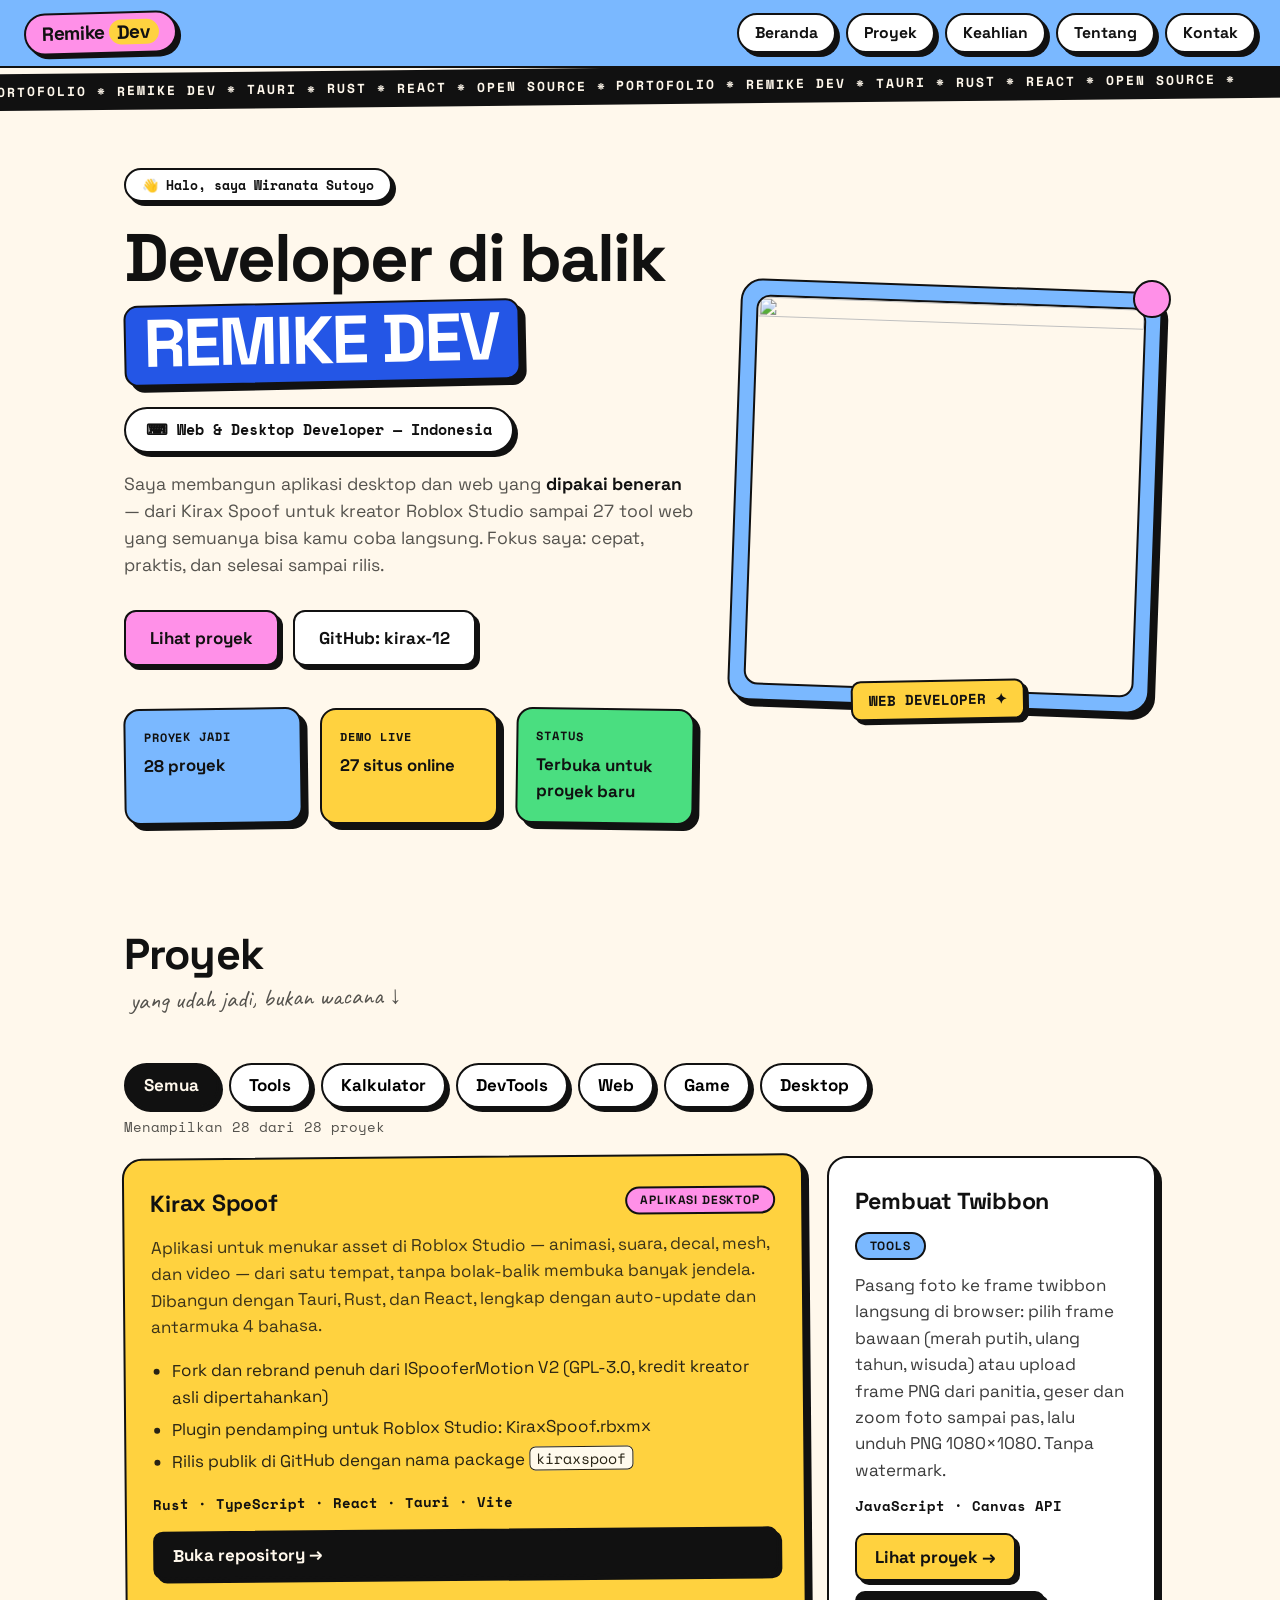
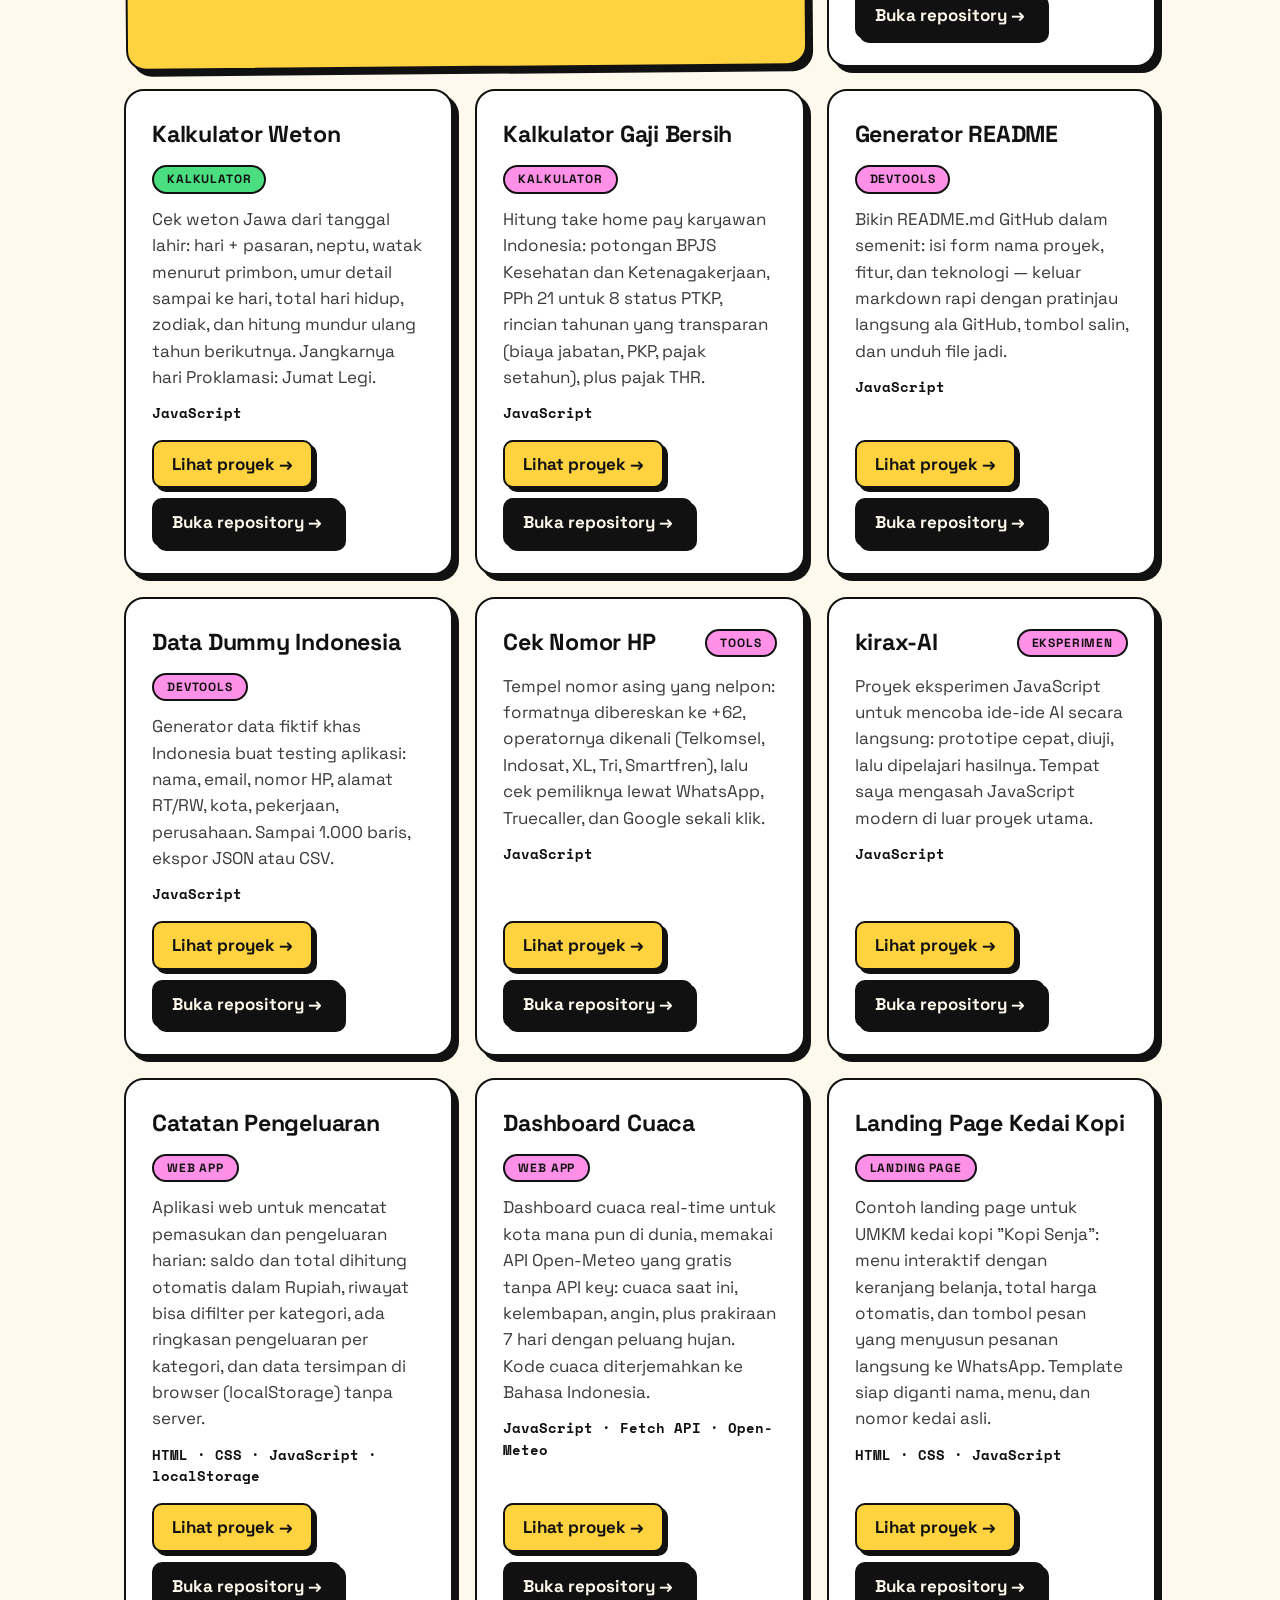
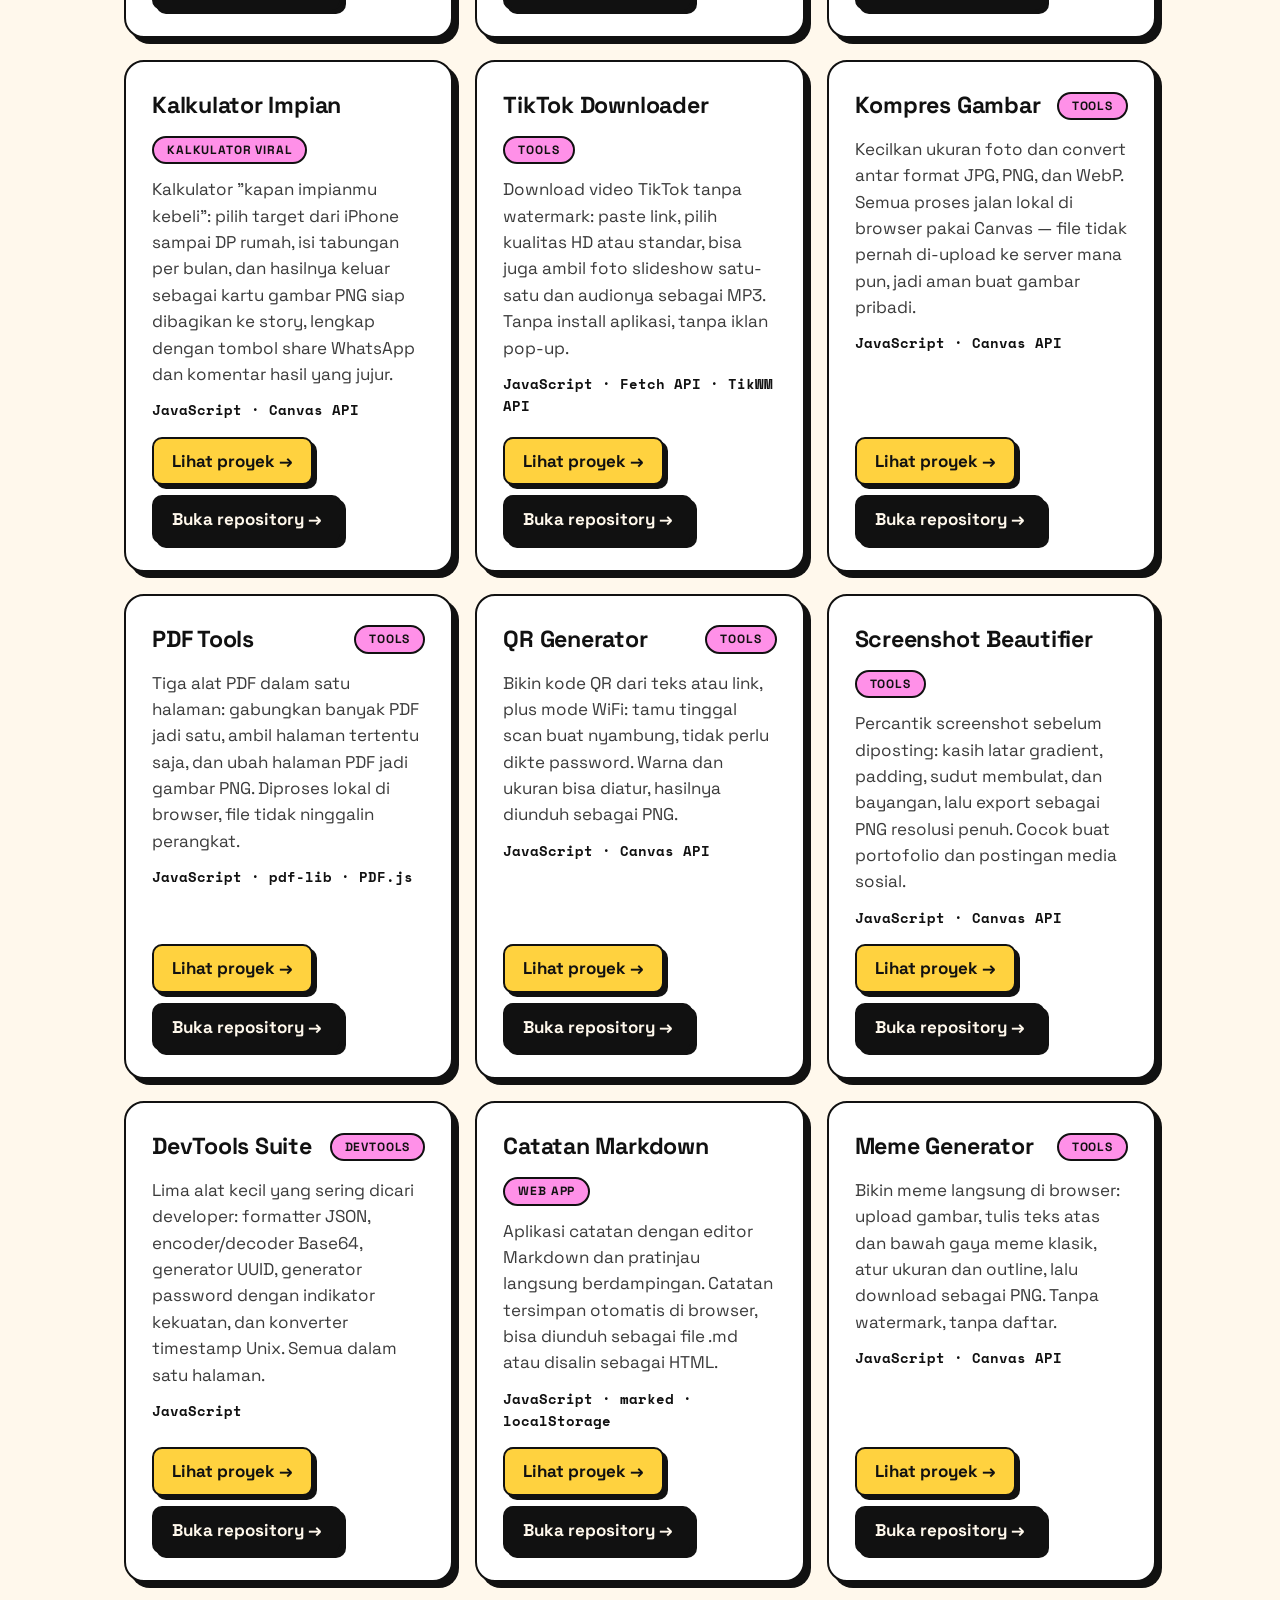
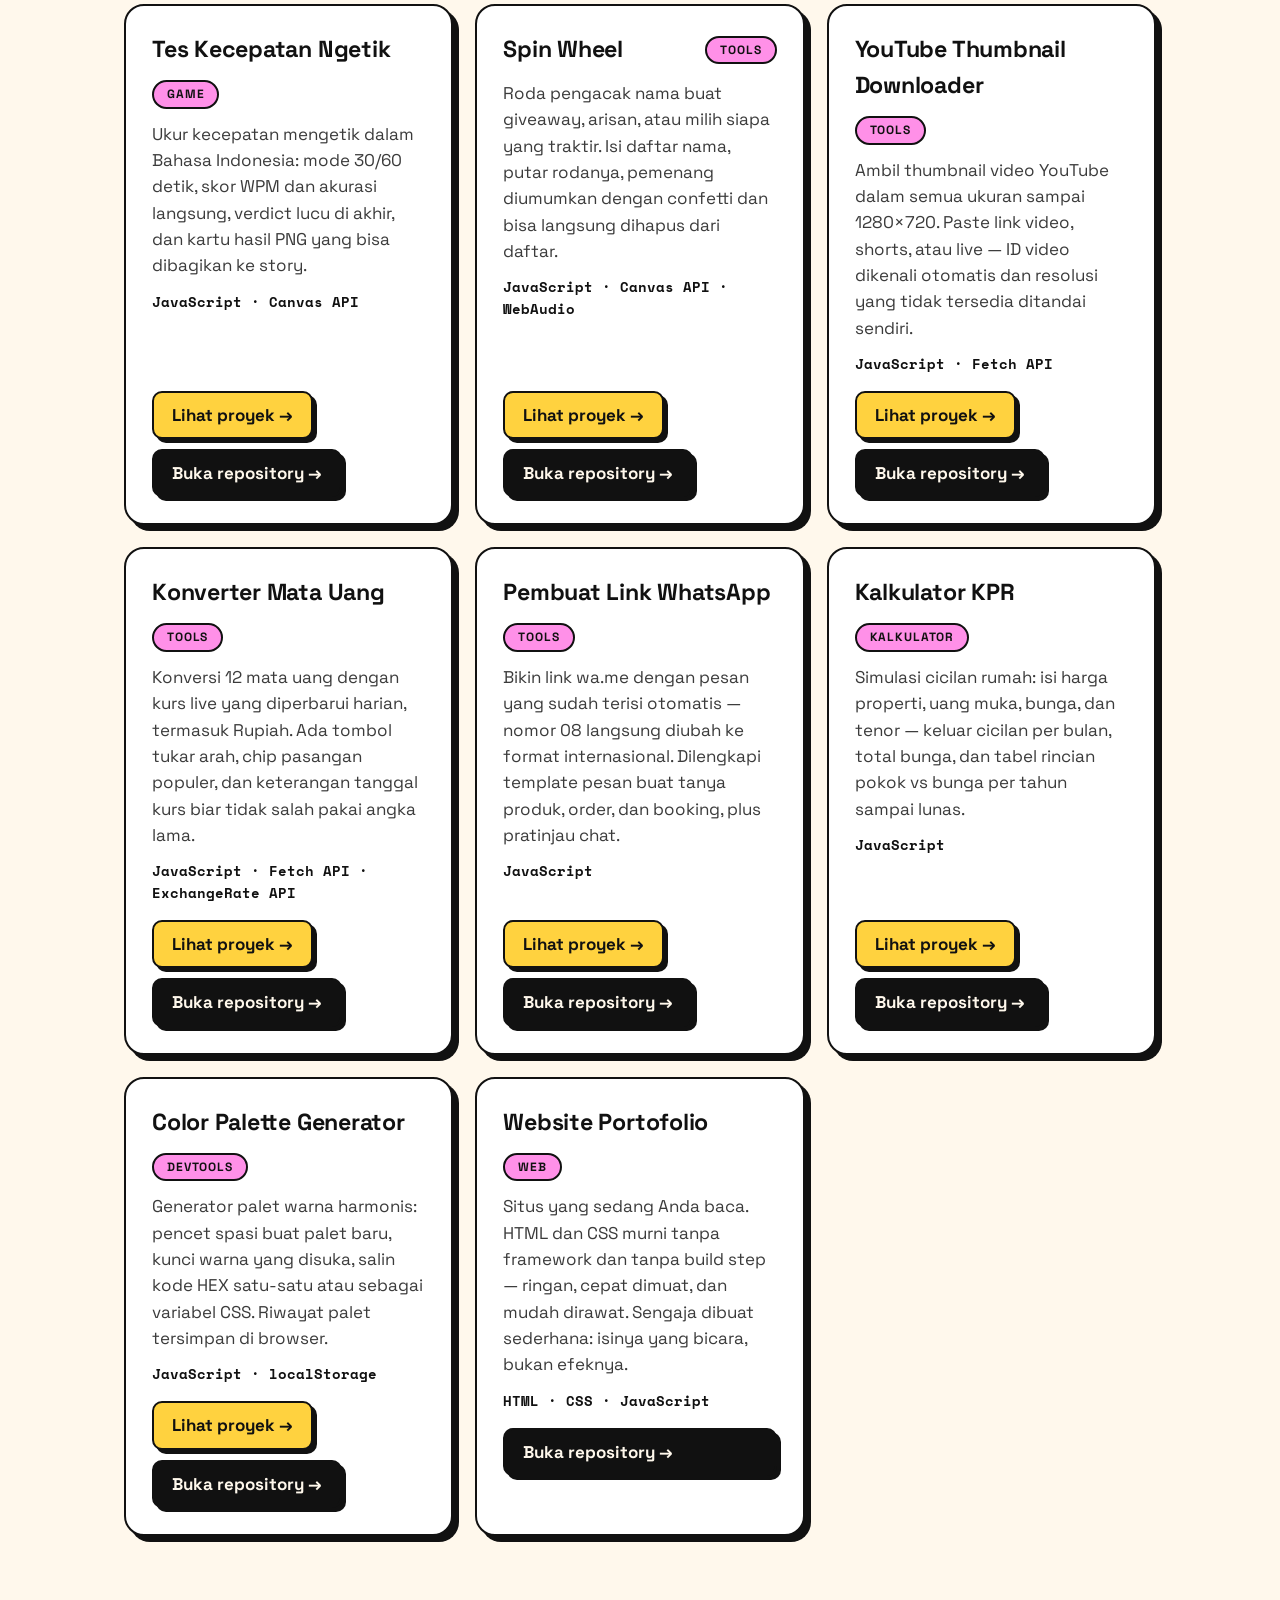
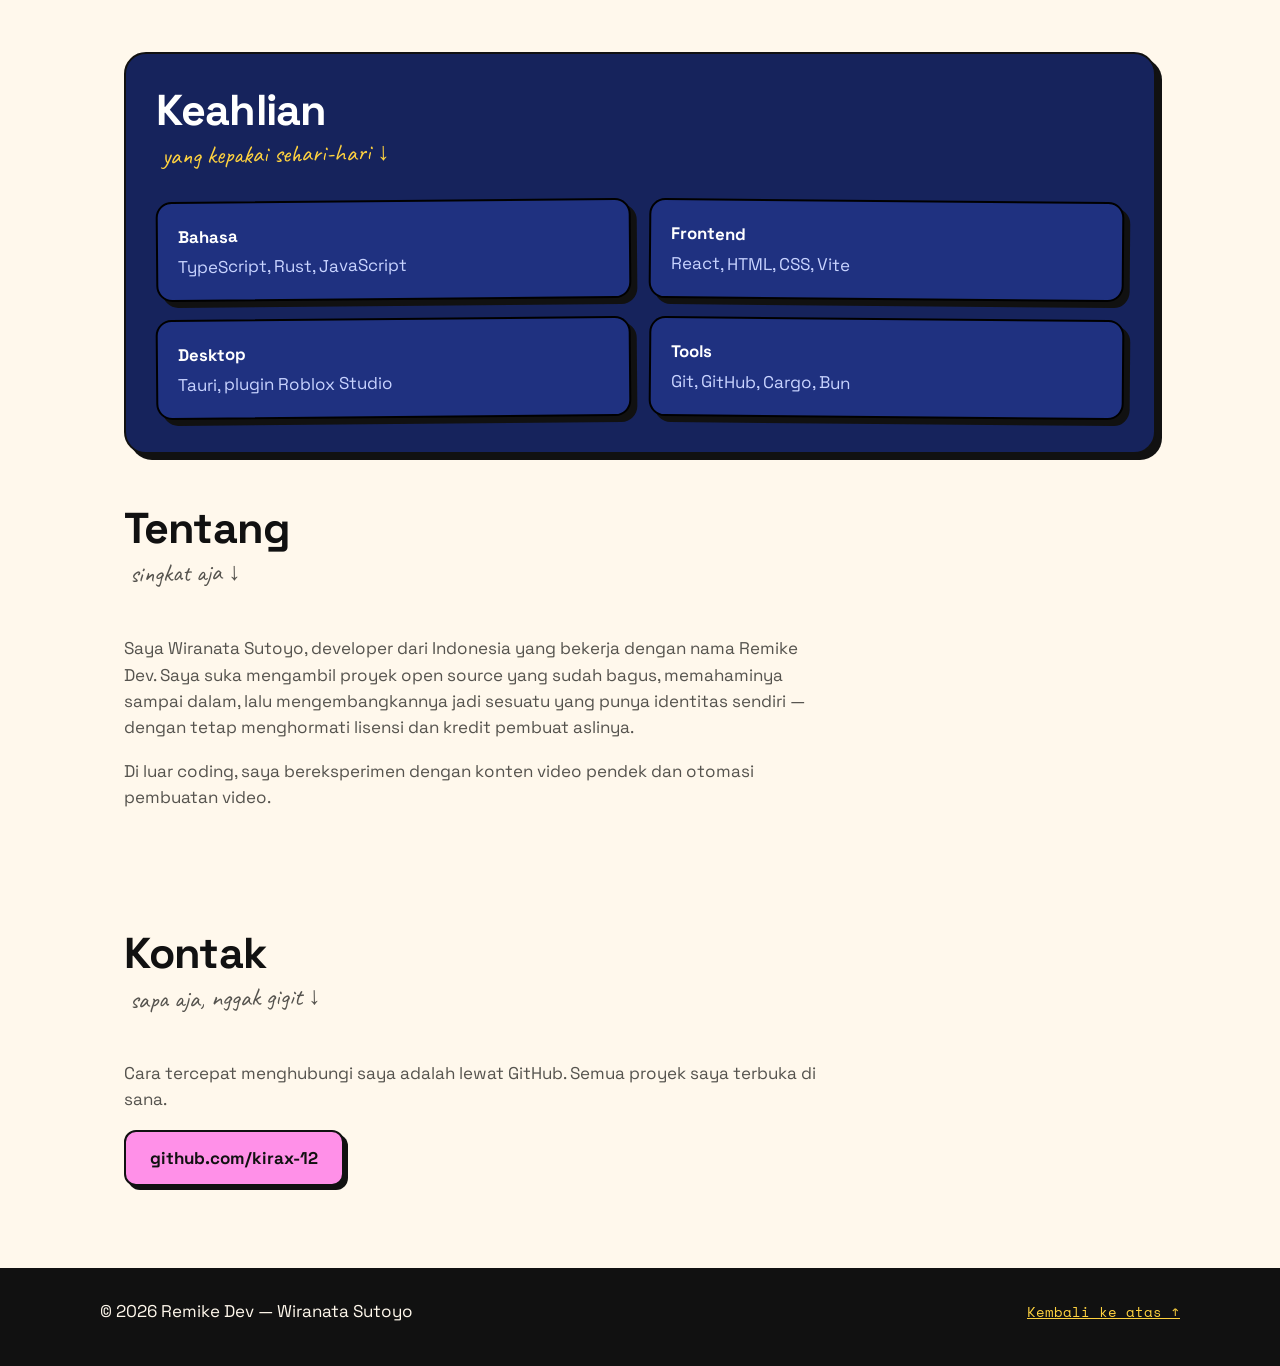
==== commit 603299c9: "Rombak portofolio v2: hero maskot + blok nama ala referensi, filter kategori, grid 3 kolom, 6 proyek" ====
--- a/index.html
+++ b/index.html
@@ -14,6 +14,7 @@
 <header class="site-header">
   <a class="brand" href="#top">Remike<span>Dev</span></a>
   <nav class="site-nav" aria-label="Navigasi utama">
+    <a href="#top">Beranda</a>
     <a href="#proyek">Proyek</a>
     <a href="#keahlian">Keahlian</a>
     <a href="#tentang">Tentang</a>
@@ -24,26 +25,47 @@
 
 <main id="top">
   <section class="hero">
-    <p class="hero-kicker">Wiranata Sutoyo — Indonesia</p>
-    <h1>Membangun aplikasi desktop dan web yang <span class="hl">dipakai beneran.</span></h1>
-    <p class="hero-sub">Saya developer di balik <strong>Kirax Spoof</strong>, aplikasi desktop untuk kreator Roblox Studio. Fokus saya: tool yang cepat, praktis, dan selesai sampai rilis — bukan sekadar demo.</p>
-    <div class="hero-actions">
-      <a class="btn btn-primary" href="#proyek">Lihat proyek</a>
-      <a class="btn btn-ghost" href="https://github.com/kirax-12" target="_blank" rel="noopener">GitHub: kirax-12</a>
+    <div class="hero-text">
+      <p class="hero-kicker">👋 Halo, saya Wiranata Sutoyo</p>
+      <h1>Developer di balik<br><span class="name-block">REMIKE DEV</span></h1>
+      <p class="role-pill">⌨ Web &amp; Desktop Developer — Indonesia</p>
+      <p class="hero-sub">Saya membangun aplikasi desktop dan web yang <strong>dipakai beneran</strong> — dari Kirax Spoof untuk kreator Roblox Studio sampai 27 tool web yang semuanya bisa kamu coba langsung. Fokus saya: cepat, praktis, dan selesai sampai rilis.</p>
+      <div class="hero-actions">
+        <a class="btn btn-primary" href="#proyek">Lihat proyek</a>
+        <a class="btn btn-ghost" href="https://github.com/kirax-12" target="_blank" rel="noopener">GitHub: kirax-12</a>
+      </div>
+      <dl class="hero-stats">
+        <div><dt>Proyek jadi</dt><dd>28 proyek</dd></div>
+        <div><dt>Demo live</dt><dd>27 situs online</dd></div>
+        <div><dt>Status</dt><dd>Terbuka untuk proyek baru</dd></div>
+      </dl>
     </div>
-    <dl class="hero-stats">
-      <div><dt>Stack utama</dt><dd>Tauri · Rust · React</dd></div>
-      <div><dt>Proyek unggulan</dt><dd>Kirax Spoof v2.8</dd></div>
-      <div><dt>Status</dt><dd>Terbuka untuk proyek baru</dd></div>
-    </dl>
+    <div class="mascot-card" aria-hidden="true">
+      <div class="mascot-frame">
+        <img src="maskot.png" alt="" width="640" height="640">
+        <span class="mascot-sticker">WEB DEVELOPER ✦</span>
+        <span class="mascot-dot"></span>
+      </div>
+    </div>
   </section>
 
   <section id="proyek" class="section">
     <h2>Proyek</h2>
     <span class="section-sub">yang udah jadi, bukan wacana ↓</span>
+    
+    <div class="filters" id="filters" role="group" aria-label="Filter kategori proyek">
+      <button class="chip active" type="button" data-filter="semua">Semua</button>
+      <button class="chip" type="button" data-filter="tools">Tools</button>
+      <button class="chip" type="button" data-filter="kalkulator">Kalkulator</button>
+      <button class="chip" type="button" data-filter="devtools">DevTools</button>
+      <button class="chip" type="button" data-filter="web">Web</button>
+      <button class="chip" type="button" data-filter="game">Game</button>
+      <button class="chip" type="button" data-filter="desktop">Desktop</button>
+    </div>
+    <p class="project-count" id="project-count"></p>
     <div class="project-list">
 
-      <article class="project project-featured">
+      <article class="project project-featured" data-cat="desktop">
         <div class="project-head">
           <h3>Kirax Spoof</h3>
           <span class="tag">Aplikasi Desktop</span>
@@ -57,8 +79,80 @@
         <p class="project-meta">Rust · TypeScript · React · Tauri · Vite</p>
         <a class="project-link" href="https://github.com/kirax-12/KiraxSpoof" target="_blank" rel="noopener">Buka repository →</a>
       </article>
-
-      <article class="project">
+      <article class="project" data-cat="tools">
+        <div class="project-head">
+          <h3>Pembuat Twibbon</h3>
+          <span class="tag">Tools</span>
+        </div>
+        <p>Pasang foto ke frame twibbon langsung di browser: pilih frame bawaan (merah putih, ulang tahun, wisuda) atau upload frame PNG dari panitia, geser dan zoom foto sampai pas, lalu unduh PNG 1080×1080. Tanpa watermark.</p>
+        <p class="project-meta">JavaScript · Canvas API</p>
+        <div class="project-links">
+          <a class="project-link demo" href="https://kirax-12.github.io/pembuat-twibbon/" target="_blank" rel="noopener">Lihat proyek →</a>
+          <a class="project-link" href="https://github.com/kirax-12/pembuat-twibbon" target="_blank" rel="noopener">Buka repository →</a>
+        </div>
+      </article>
+      <article class="project" data-cat="kalkulator">
+        <div class="project-head">
+          <h3>Kalkulator Weton</h3>
+          <span class="tag">Kalkulator</span>
+        </div>
+        <p>Cek weton Jawa dari tanggal lahir: hari + pasaran, neptu, watak menurut primbon, umur detail sampai ke hari, total hari hidup, zodiak, dan hitung mundur ulang tahun berikutnya. Jangkarnya hari Proklamasi: Jumat Legi.</p>
+        <p class="project-meta">JavaScript</p>
+        <div class="project-links">
+          <a class="project-link demo" href="https://kirax-12.github.io/kalkulator-weton/" target="_blank" rel="noopener">Lihat proyek →</a>
+          <a class="project-link" href="https://github.com/kirax-12/kalkulator-weton" target="_blank" rel="noopener">Buka repository →</a>
+        </div>
+      </article>
+      <article class="project" data-cat="kalkulator">
+        <div class="project-head">
+          <h3>Kalkulator Gaji Bersih</h3>
+          <span class="tag">Kalkulator</span>
+        </div>
+        <p>Hitung take home pay karyawan Indonesia: potongan BPJS Kesehatan dan Ketenagakerjaan, PPh 21 untuk 8 status PTKP, rincian tahunan yang transparan (biaya jabatan, PKP, pajak setahun), plus pajak THR.</p>
+        <p class="project-meta">JavaScript</p>
+        <div class="project-links">
+          <a class="project-link demo" href="https://kirax-12.github.io/kalkulator-gaji/" target="_blank" rel="noopener">Lihat proyek →</a>
+          <a class="project-link" href="https://github.com/kirax-12/kalkulator-gaji" target="_blank" rel="noopener">Buka repository →</a>
+        </div>
+      </article>
+      <article class="project" data-cat="devtools">
+        <div class="project-head">
+          <h3>Generator README</h3>
+          <span class="tag">DevTools</span>
+        </div>
+        <p>Bikin README.md GitHub dalam semenit: isi form nama proyek, fitur, dan teknologi — keluar markdown rapi dengan pratinjau langsung ala GitHub, tombol salin, dan unduh file jadi.</p>
+        <p class="project-meta">JavaScript</p>
+        <div class="project-links">
+          <a class="project-link demo" href="https://kirax-12.github.io/readme-generator/" target="_blank" rel="noopener">Lihat proyek →</a>
+          <a class="project-link" href="https://github.com/kirax-12/readme-generator" target="_blank" rel="noopener">Buka repository →</a>
+        </div>
+      </article>
+      <article class="project" data-cat="devtools">
+        <div class="project-head">
+          <h3>Data Dummy Indonesia</h3>
+          <span class="tag">DevTools</span>
+        </div>
+        <p>Generator data fiktif khas Indonesia buat testing aplikasi: nama, email, nomor HP, alamat RT/RW, kota, pekerjaan, perusahaan. Sampai 1.000 baris, ekspor JSON atau CSV.</p>
+        <p class="project-meta">JavaScript</p>
+        <div class="project-links">
+          <a class="project-link demo" href="https://kirax-12.github.io/data-dummy-generator/" target="_blank" rel="noopener">Lihat proyek →</a>
+          <a class="project-link" href="https://github.com/kirax-12/data-dummy-generator" target="_blank" rel="noopener">Buka repository →</a>
+        </div>
+      </article>
+      <article class="project" data-cat="tools">
+        <div class="project-head">
+          <h3>Cek Nomor HP</h3>
+          <span class="tag">Tools</span>
+        </div>
+        <p>Tempel nomor asing yang nelpon: formatnya dibereskan ke +62, operatornya dikenali (Telkomsel, Indosat, XL, Tri, Smartfren), lalu cek pemiliknya lewat WhatsApp, Truecaller, dan Google sekali klik.</p>
+        <p class="project-meta">JavaScript</p>
+        <div class="project-links">
+          <a class="project-link demo" href="https://kirax-12.github.io/cek-nomor-hp/" target="_blank" rel="noopener">Lihat proyek →</a>
+          <a class="project-link" href="https://github.com/kirax-12/cek-nomor-hp" target="_blank" rel="noopener">Buka repository →</a>
+        </div>
+      </article>
+
+      <article class="project" data-cat="web">
         <div class="project-head">
           <h3>kirax-AI</h3>
           <span class="tag">Eksperimen</span>
@@ -71,7 +165,7 @@
         </div>
       </article>
 
-      <article class="project">
+      <article class="project" data-cat="web">
         <div class="project-head">
           <h3>Catatan Pengeluaran</h3>
           <span class="tag">Web App</span>
@@ -84,7 +178,7 @@
         </div>
       </article>
 
-      <article class="project">
+      <article class="project" data-cat="web">
         <div class="project-head">
           <h3>Dashboard Cuaca</h3>
           <span class="tag">Web App</span>
@@ -97,7 +191,7 @@
         </div>
       </article>
 
-      <article class="project">
+      <article class="project" data-cat="web">
         <div class="project-head">
           <h3>Landing Page Kedai Kopi</h3>
           <span class="tag">Landing Page</span>
@@ -110,7 +204,7 @@
         </div>
       </article>
 
-      <article class="project">
+      <article class="project" data-cat="kalkulator">
         <div class="project-head">
           <h3>Kalkulator Impian</h3>
           <span class="tag">Kalkulator Viral</span>
@@ -123,7 +217,7 @@
         </div>
       </article>
 
-      <article class="project">
+      <article class="project" data-cat="tools">
         <div class="project-head">
           <h3>TikTok Downloader</h3>
           <span class="tag">Tools</span>
@@ -136,7 +230,7 @@
         </div>
       </article>
 
-      <article class="project">
+      <article class="project" data-cat="tools">
         <div class="project-head">
           <h3>Kompres Gambar</h3>
           <span class="tag">Tools</span>
@@ -149,7 +243,7 @@
         </div>
       </article>
 
-      <article class="project">
+      <article class="project" data-cat="tools">
         <div class="project-head">
           <h3>PDF Tools</h3>
           <span class="tag">Tools</span>
@@ -162,7 +256,7 @@
         </div>
       </article>
 
-      <article class="project">
+      <article class="project" data-cat="tools">
         <div class="project-head">
           <h3>QR Generator</h3>
           <span class="tag">Tools</span>
@@ -175,7 +269,7 @@
         </div>
       </article>
 
-      <article class="project">
+      <article class="project" data-cat="tools">
         <div class="project-head">
           <h3>Screenshot Beautifier</h3>
           <span class="tag">Tools</span>
@@ -188,7 +282,7 @@
         </div>
       </article>
 
-      <article class="project">
+      <article class="project" data-cat="devtools">
         <div class="project-head">
           <h3>DevTools Suite</h3>
           <span class="tag">DevTools</span>
@@ -201,7 +295,7 @@
         </div>
       </article>
 
-      <article class="project">
+      <article class="project" data-cat="web">
         <div class="project-head">
           <h3>Catatan Markdown</h3>
           <span class="tag">Web App</span>
@@ -214,7 +308,7 @@
         </div>
       </article>
 
-      <article class="project">
+      <article class="project" data-cat="tools">
         <div class="project-head">
           <h3>Meme Generator</h3>
           <span class="tag">Tools</span>
@@ -227,7 +321,7 @@
         </div>
       </article>
 
-      <article class="project">
+      <article class="project" data-cat="game">
         <div class="project-head">
           <h3>Tes Kecepatan Ngetik</h3>
           <span class="tag">Game</span>
@@ -240,7 +334,7 @@
         </div>
       </article>
 
-      <article class="project">
+      <article class="project" data-cat="tools">
         <div class="project-head">
           <h3>Spin Wheel</h3>
           <span class="tag">Tools</span>
@@ -253,7 +347,7 @@
         </div>
       </article>
 
-      <article class="project">
+      <article class="project" data-cat="tools">
         <div class="project-head">
           <h3>YouTube Thumbnail Downloader</h3>
           <span class="tag">Tools</span>
@@ -266,7 +360,7 @@
         </div>
       </article>
 
-      <article class="project">
+      <article class="project" data-cat="tools">
         <div class="project-head">
           <h3>Konverter Mata Uang</h3>
           <span class="tag">Tools</span>
@@ -279,7 +373,7 @@
         </div>
       </article>
 
-      <article class="project">
+      <article class="project" data-cat="tools">
         <div class="project-head">
           <h3>Pembuat Link WhatsApp</h3>
           <span class="tag">Tools</span>
@@ -292,7 +386,7 @@
         </div>
       </article>
 
-      <article class="project">
+      <article class="project" data-cat="kalkulator">
         <div class="project-head">
           <h3>Kalkulator KPR</h3>
           <span class="tag">Kalkulator</span>
@@ -305,7 +399,7 @@
         </div>
       </article>
 
-      <article class="project">
+      <article class="project" data-cat="devtools">
         <div class="project-head">
           <h3>Color Palette Generator</h3>
           <span class="tag">DevTools</span>
@@ -318,7 +412,7 @@
         </div>
       </article>
 
-      <article class="project">
+      <article class="project" data-cat="web">
         <div class="project-head">
           <h3>Website Portofolio</h3>
           <span class="tag">Web</span>
@@ -331,7 +425,7 @@
     </div>
   </section>
 
-  <section id="keahlian" class="section">
+  <section id="keahlian" class="section skills-band">
     <h2>Keahlian</h2>
     <span class="section-sub">yang kepakai sehari-hari ↓</span>
     <ul class="skill-grid">
--- a/style.css
+++ b/style.css
@@ -264,3 +264,121 @@
   .project { padding: 20px; }
   .hero-actions .btn { flex: 1 1 auto; text-align: center; }
 }
+
+/* === Rombakan v2: gaya referensi (strip warna, pill, maskot, filter, grid) === */
+:root { --navy: #16235c; --cyan: #56ccf2; }
+.site-header { background: var(--blue); padding: 12px 24px; }
+.site-nav { gap: 10px; }
+.site-nav a {
+  background: var(--surface);
+  border: var(--border);
+  border-radius: 999px;
+  padding: 6px 16px;
+  box-shadow: var(--shadow-sm);
+}
+.site-nav a:hover { background: var(--yellow); border-radius: 999px; }
+.hero { display: grid; grid-template-columns: 1.15fr 0.85fr; gap: 40px; align-items: center; }
+.name-block {
+  display: inline-block;
+  background: #2456e6;
+  color: #fff;
+  border: var(--border);
+  border-radius: 14px;
+  box-shadow: var(--shadow);
+  padding: 2px 18px 6px;
+  transform: rotate(-1.2deg);
+  margin-top: 10px;
+}
+.role-pill {
+  display: inline-block;
+  background: var(--surface);
+  border: var(--border);
+  border-radius: 999px;
+  box-shadow: var(--shadow-sm);
+  padding: 9px 20px;
+  font-family: "Space Mono", ui-monospace, monospace;
+  font-weight: 700;
+  font-size: 0.95rem;
+  margin: 4px 0 18px;
+}
+.mascot-card { transform: rotate(2deg); }
+.mascot-frame {
+  position: relative;
+  background: var(--blue);
+  border: var(--border);
+  border-radius: 22px;
+  box-shadow: var(--shadow);
+  padding: 14px;
+}
+.mascot-frame img {
+  display: block;
+  width: 100%;
+  height: auto;
+  background: var(--bg);
+  border: var(--border);
+  border-radius: 14px;
+}
+.mascot-sticker {
+  position: absolute;
+  left: 50%;
+  bottom: -16px;
+  transform: translateX(-50%) rotate(-3deg);
+  background: var(--yellow);
+  border: var(--border);
+  border-radius: 10px;
+  box-shadow: var(--shadow-sm);
+  font-weight: 700;
+  font-family: "Space Mono", ui-monospace, monospace;
+  font-size: 0.9rem;
+  padding: 7px 16px;
+  white-space: nowrap;
+}
+.mascot-dot {
+  position: absolute;
+  top: -14px;
+  right: -10px;
+  width: 38px;
+  height: 38px;
+  background: var(--pink);
+  border: var(--border);
+  border-radius: 50%;
+}
+.filters { display: flex; flex-wrap: wrap; gap: 10px; margin: 20px 0 6px; }
+.filters .chip {
+  font: inherit;
+  font-weight: 700;
+  background: var(--surface);
+  border: var(--border);
+  border-radius: 999px;
+  padding: 7px 18px;
+  box-shadow: var(--shadow-sm);
+  cursor: pointer;
+}
+.filters .chip:hover { background: var(--blue); }
+.filters .chip.active { background: var(--ink); color: var(--bg); }
+.project-count { font-family: "Space Mono", ui-monospace, monospace; font-size: 0.88rem; margin: 8px 0 18px; }
+.project-list { grid-template-columns: repeat(auto-fill, minmax(325px, 1fr)); align-items: stretch; }
+.project { display: flex; flex-direction: column; }
+.project .project-links { margin-top: auto; padding-top: 16px; }
+.project-featured { grid-column: span 2; }
+.skills-band {
+  background: var(--navy);
+  border: var(--border);
+  border-radius: 22px;
+  box-shadow: var(--shadow);
+  padding: 34px 30px;
+  margin-top: 64px;
+}
+.skills-band h2 { color: #fff; }
+.skills-band .section-sub { color: var(--yellow); }
+.skills-band .skill-grid li { background: #1f3180; color: #fff; border-color: #000; }
+.skills-band .skill-grid li span { color: #c9d4ff; }
+@media (max-width: 900px) {
+  .hero { grid-template-columns: 1fr; }
+  .mascot-card { max-width: 380px; margin: 10px auto 0; }
+  .project-featured { grid-column: span 1; }
+}
+@media (max-width: 640px) {
+  .site-nav a { padding: 5px 11px; font-size: 0.88rem; }
+  .project-list { grid-template-columns: 1fr; }
+}
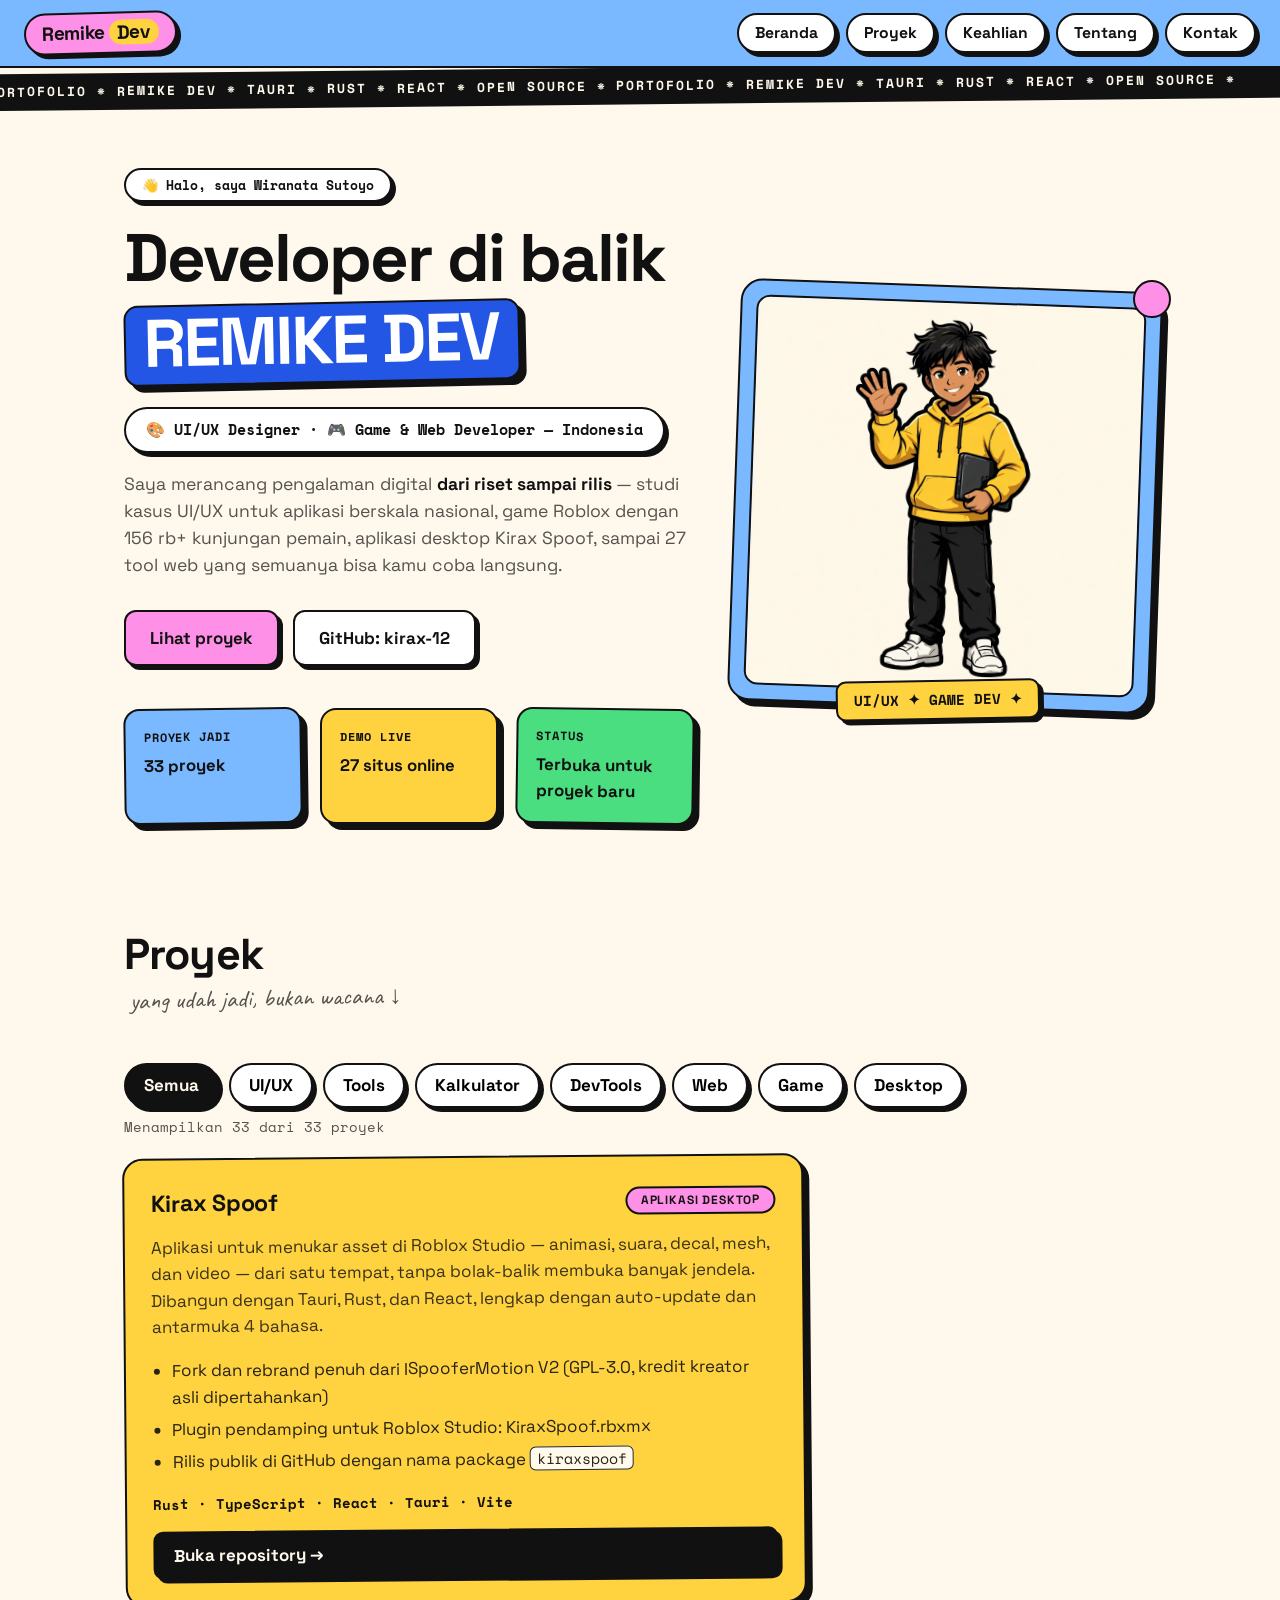
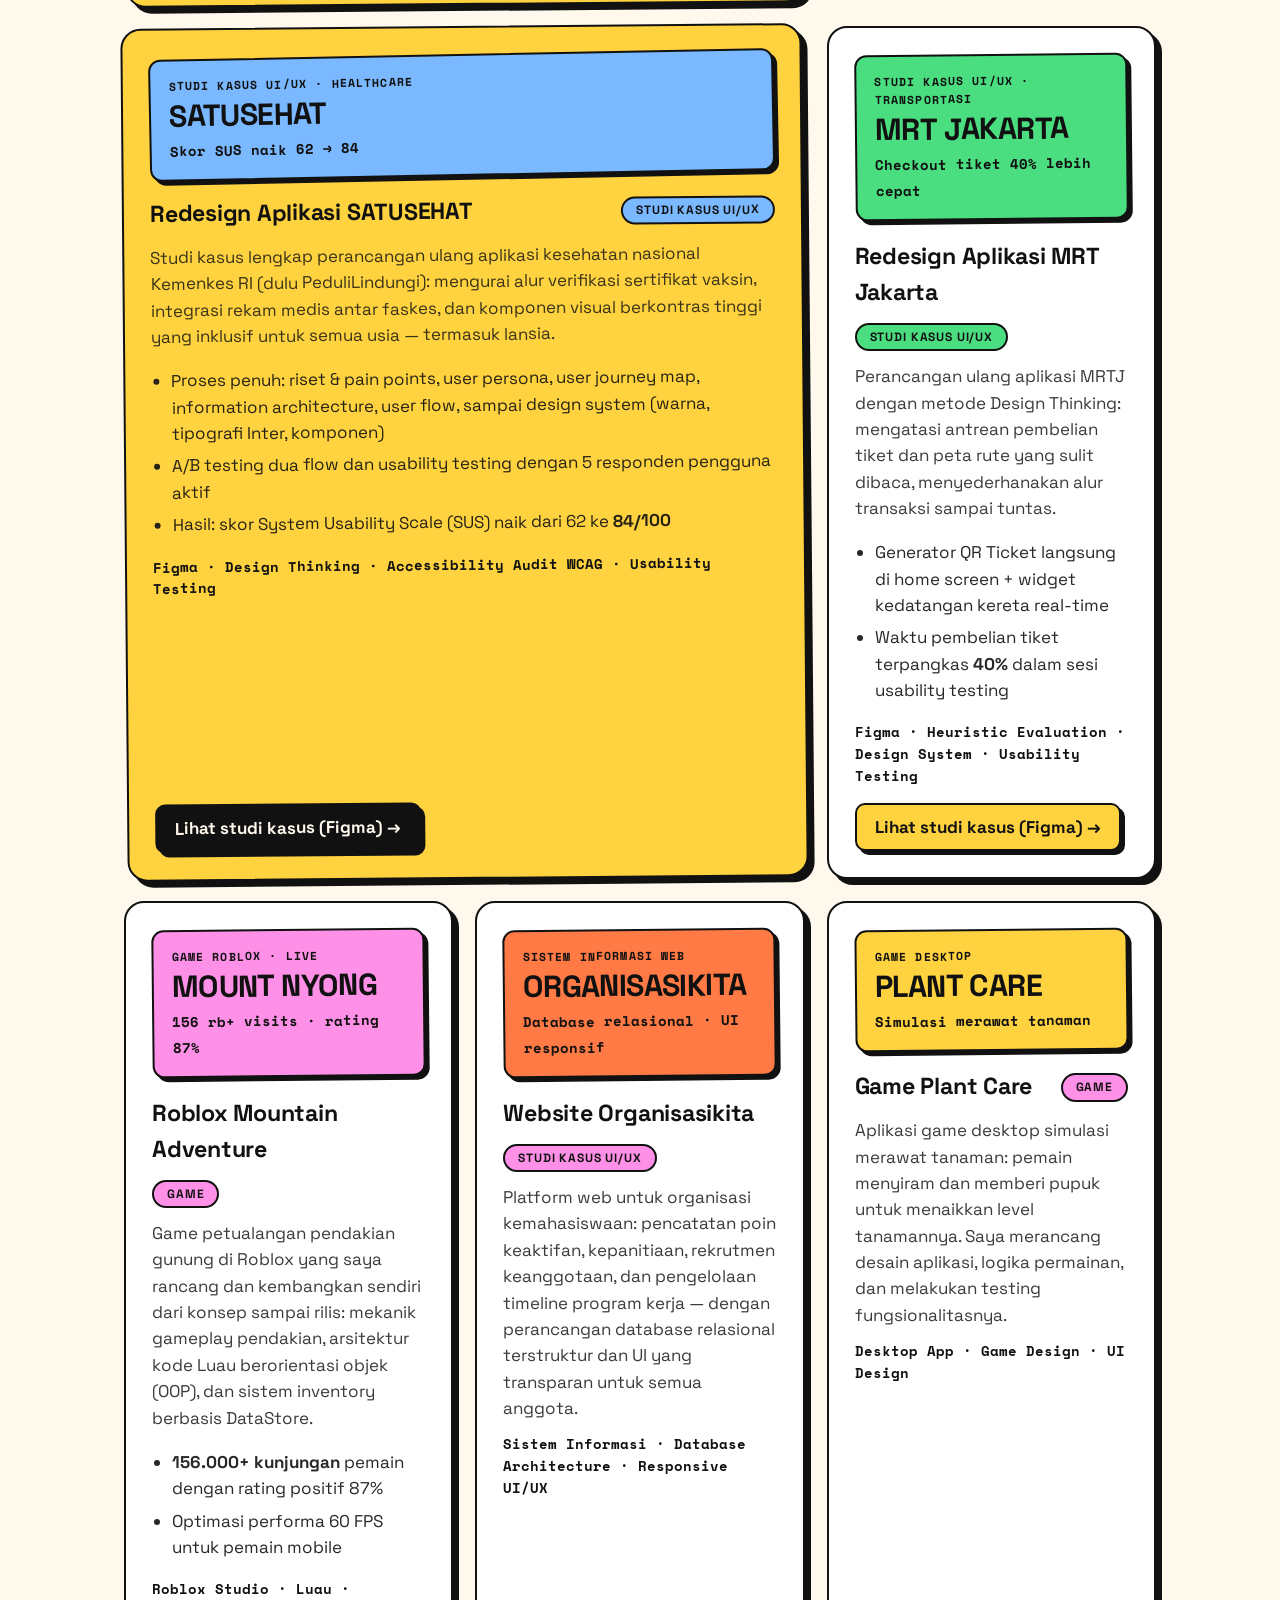
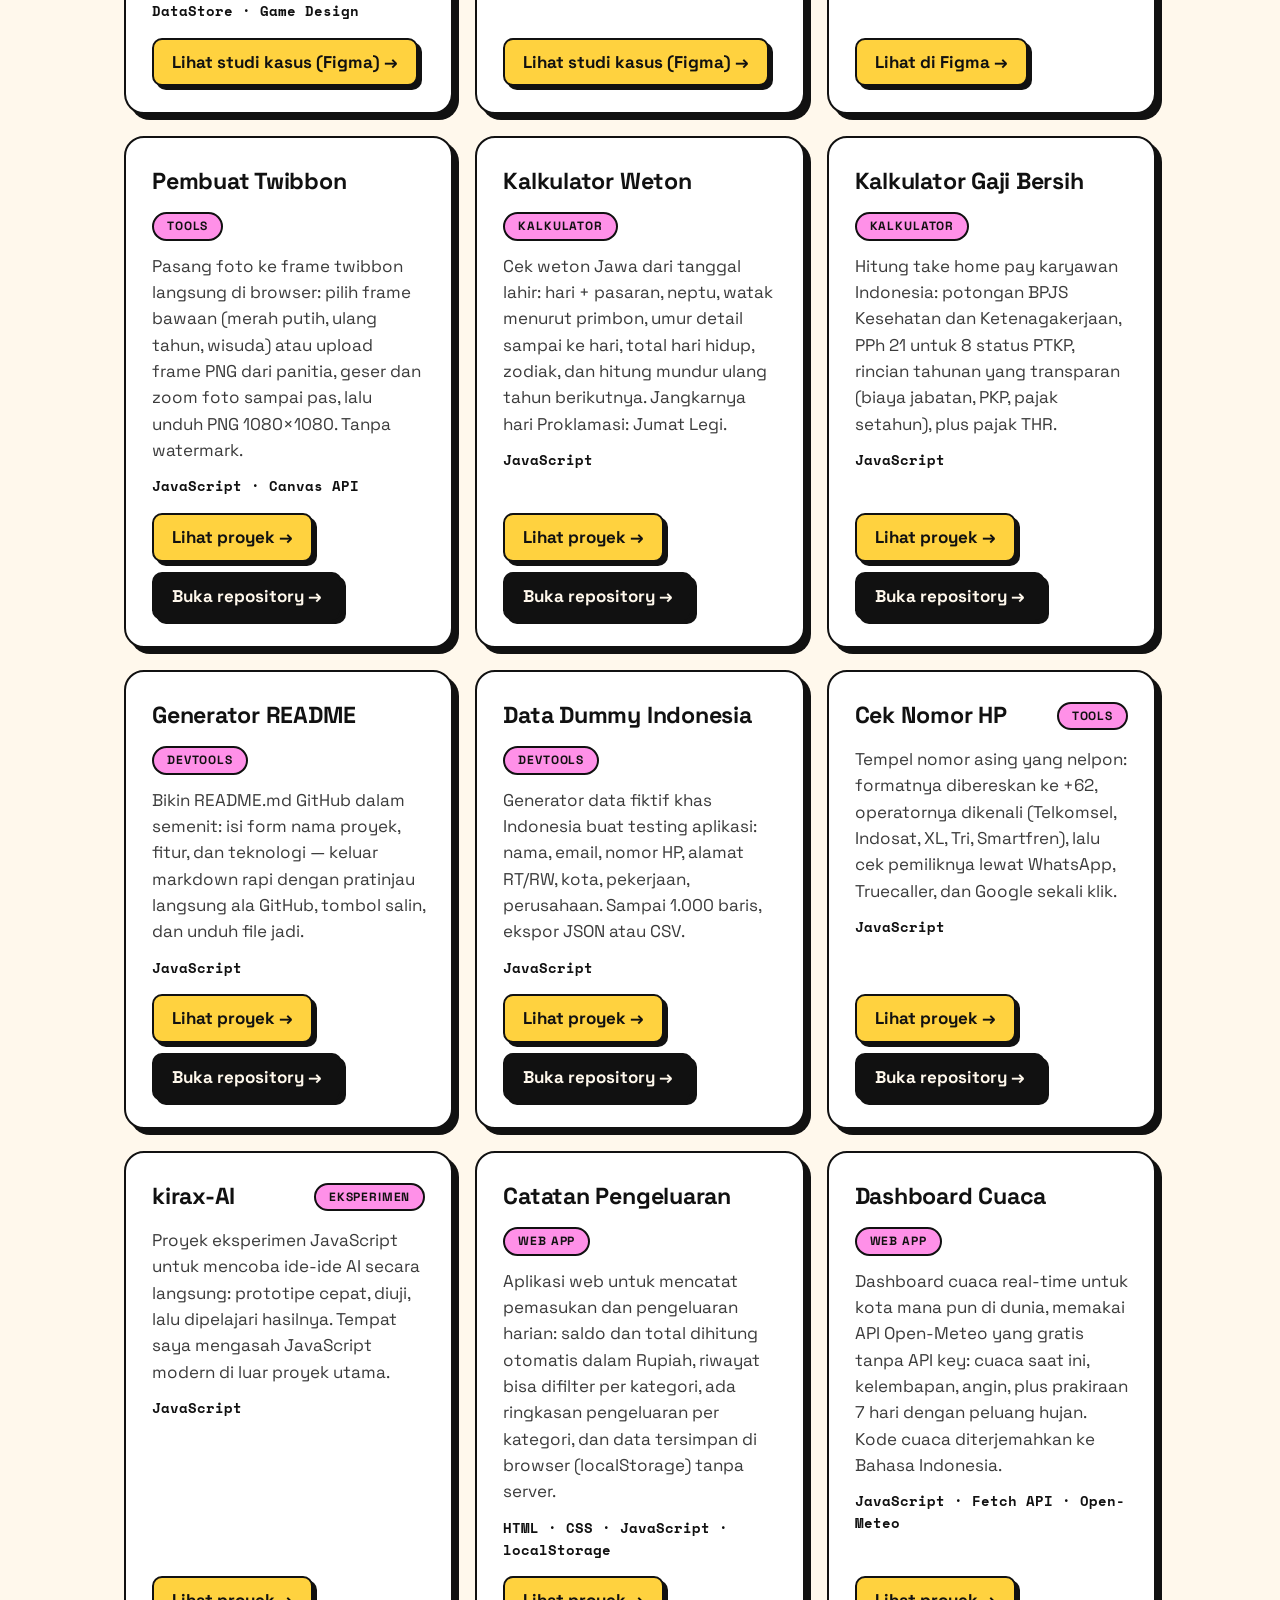
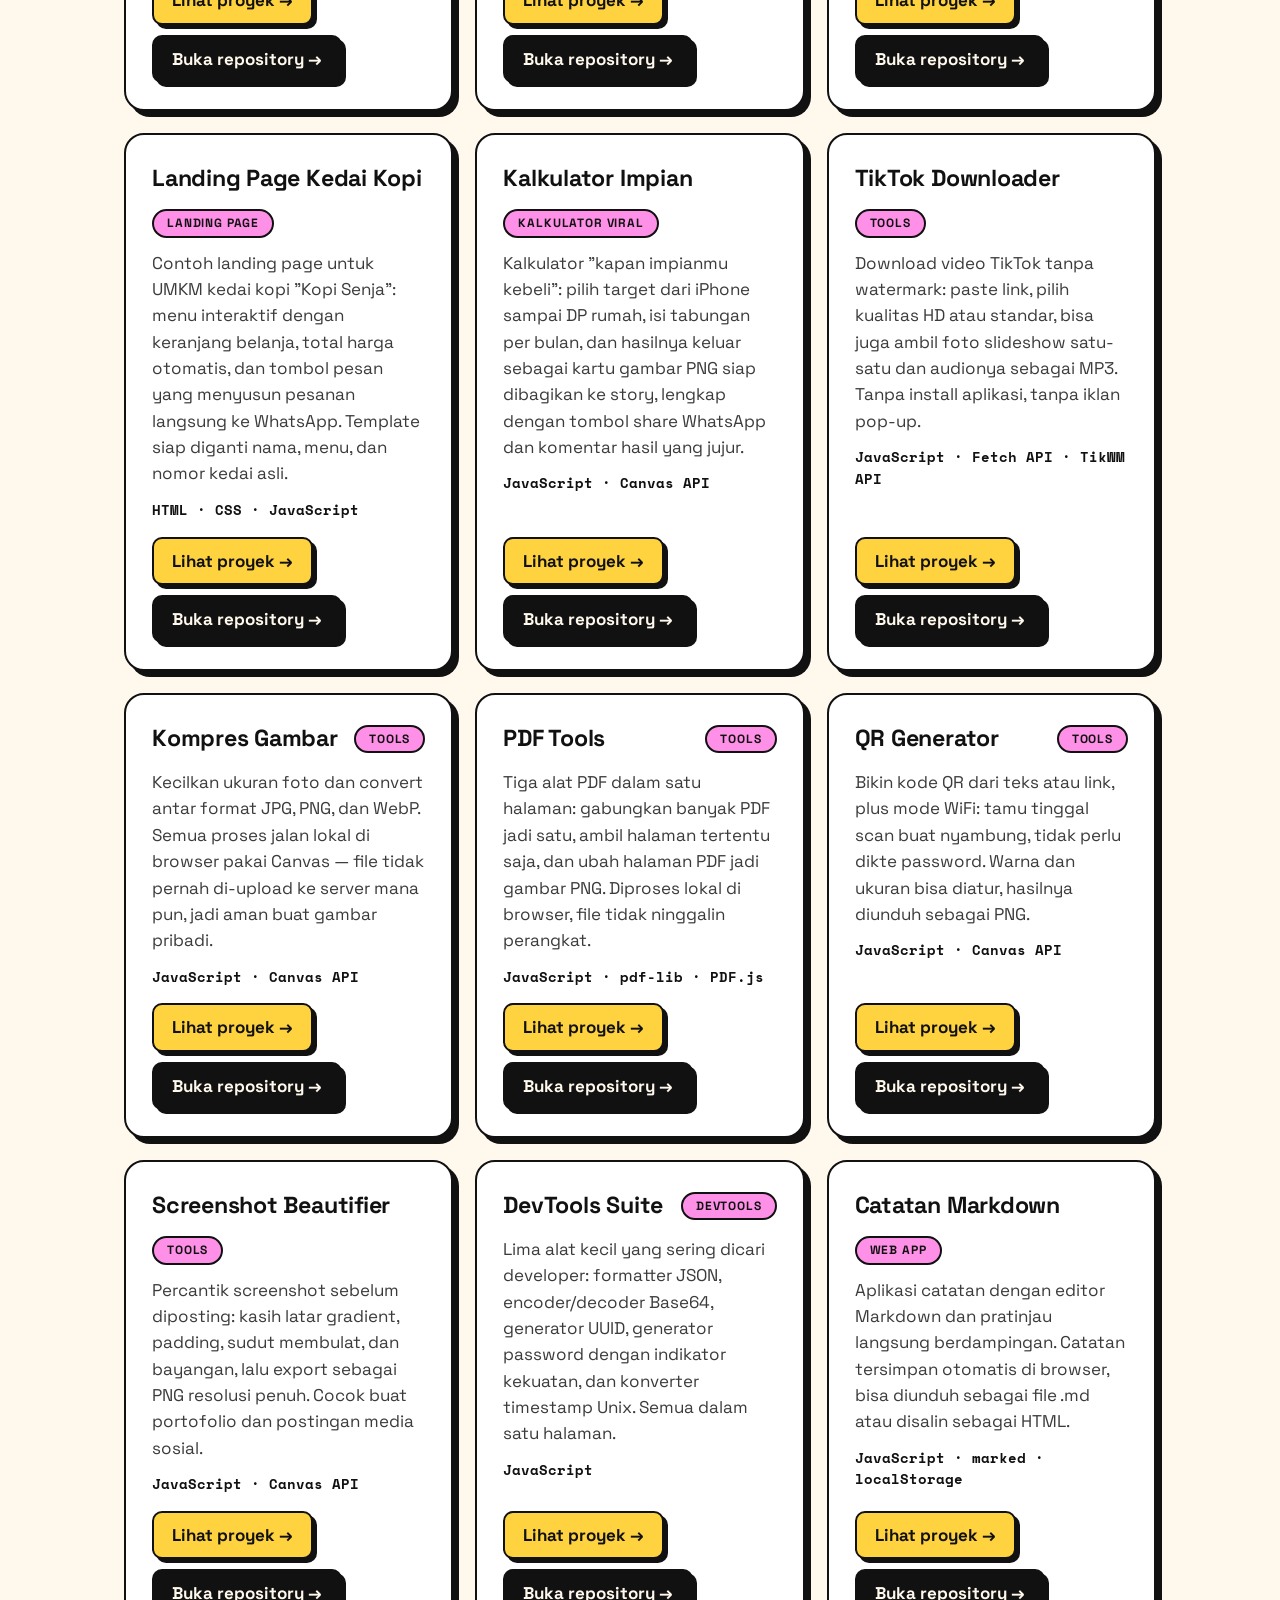
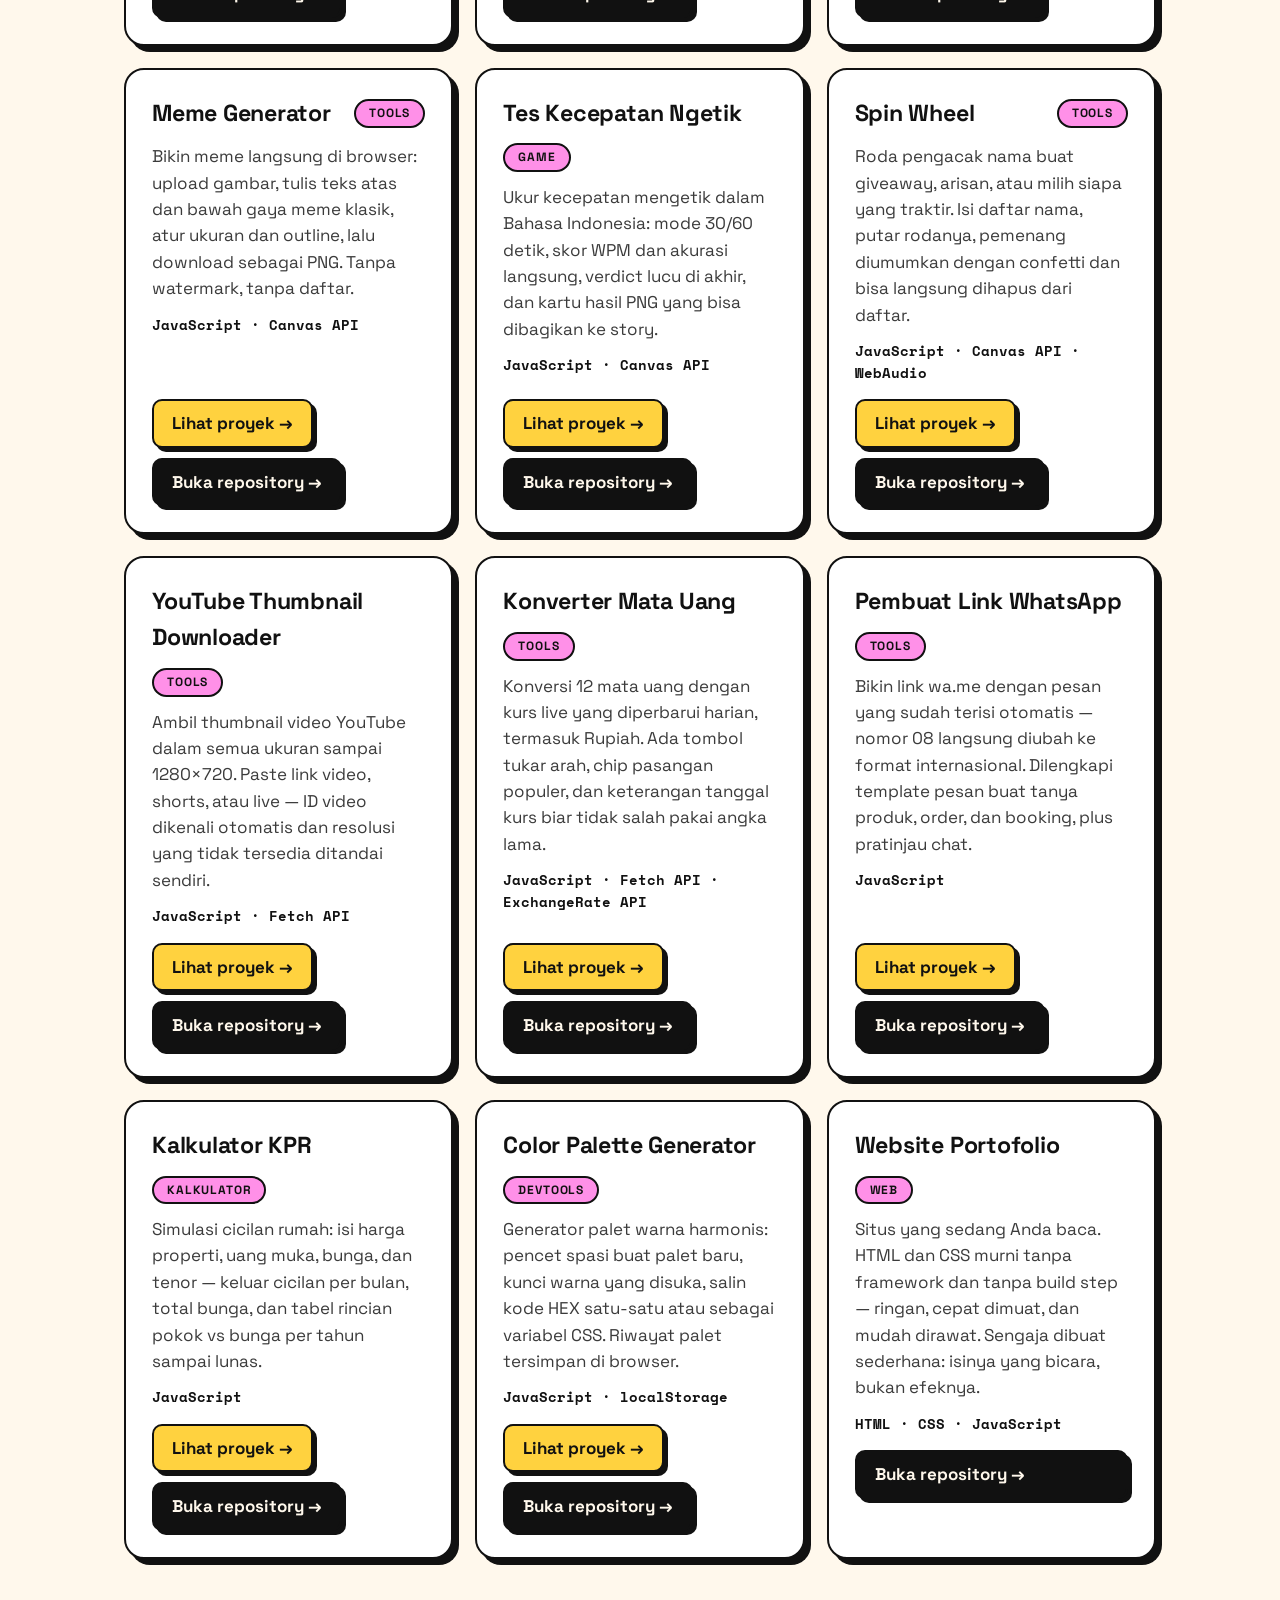
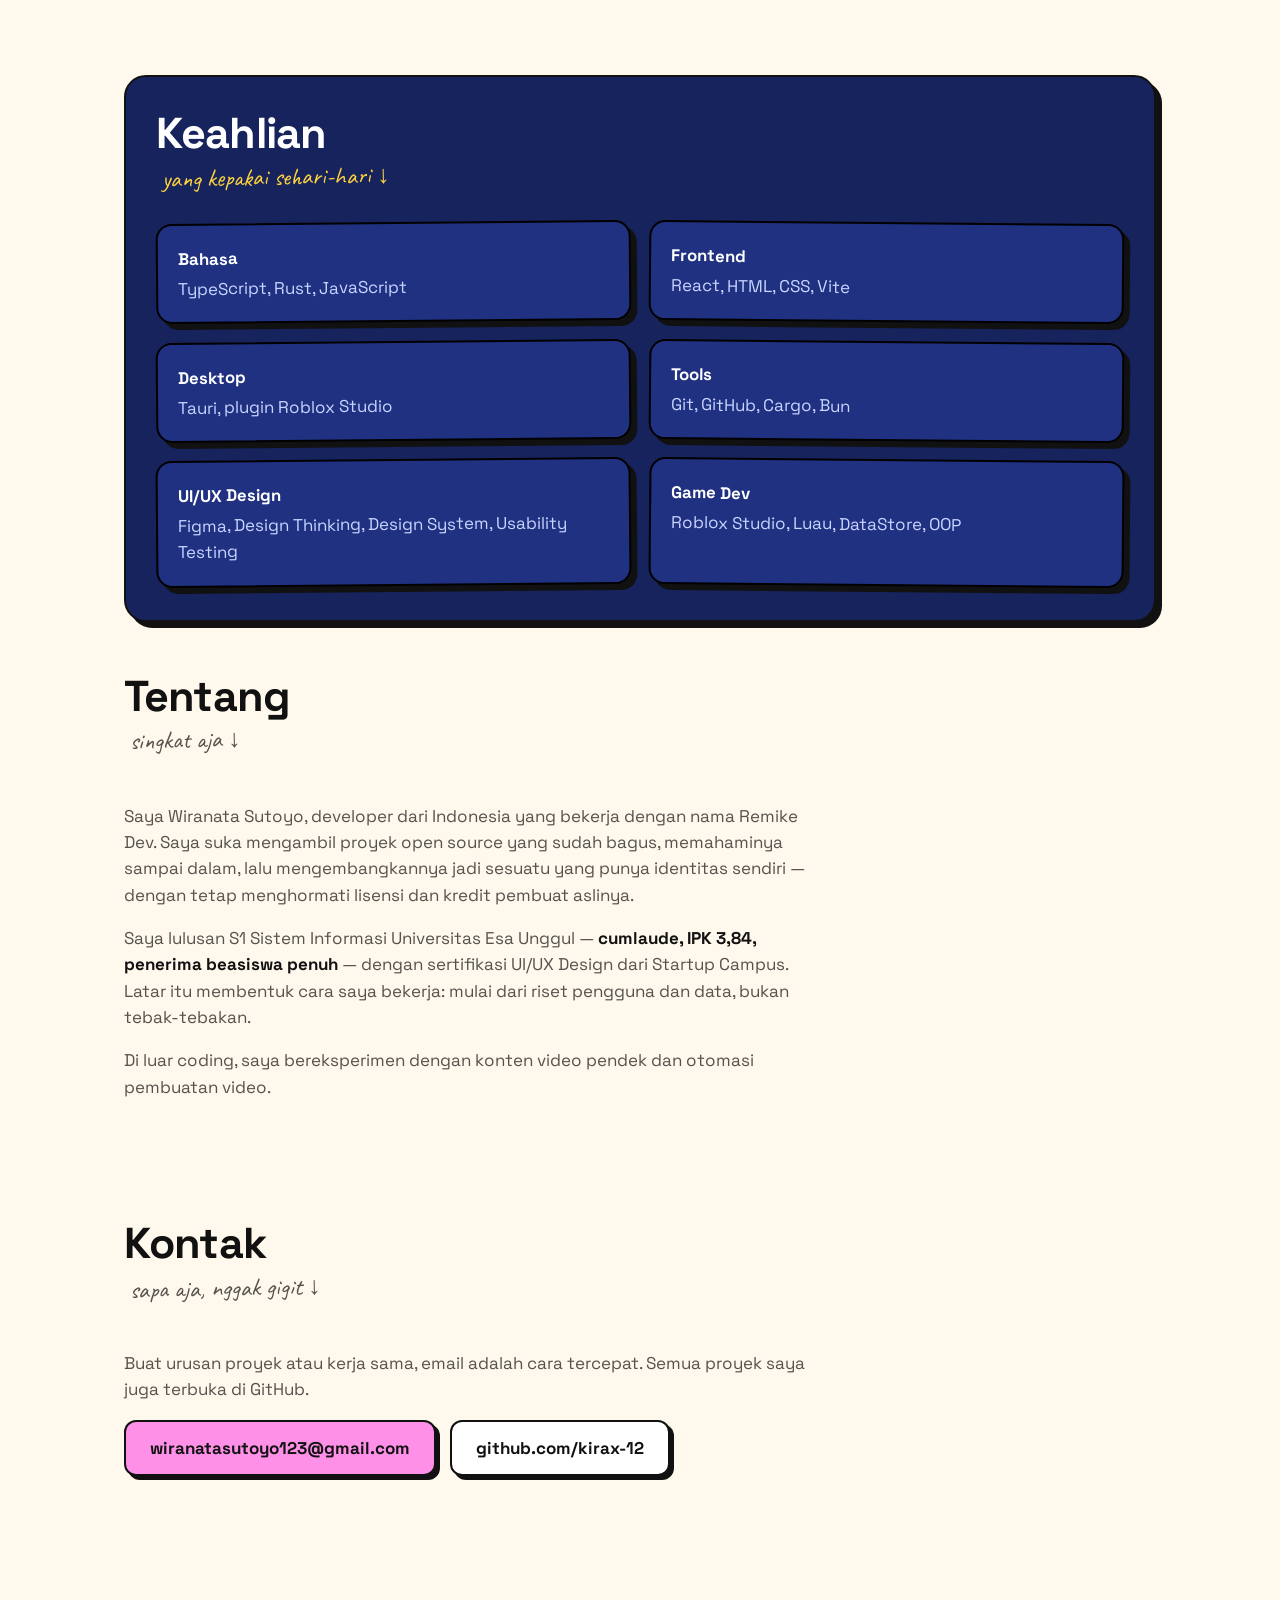
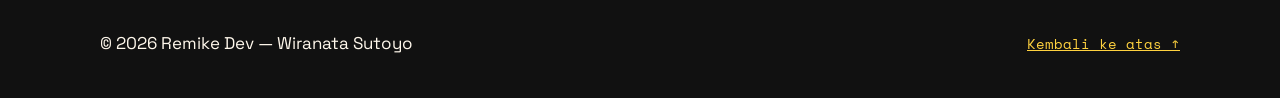
==== commit 6c76d405: "Tambah studi kasus UI/UX & game dari Figma: SATUSEHAT, MRT Jakarta, Mount Nyong, Organisasikita, Pla" ====
--- a/index.html
+++ b/index.html
@@ -4,7 +4,7 @@
 <meta charset="UTF-8">
 <meta name="viewport" content="width=device-width, initial-scale=1.0">
 <title>Remike Dev — Wiranata Sutoyo</title>
-<meta name="description" content="Portofolio Wiranata Sutoyo (Remike Dev): developer aplikasi desktop dan web. Proyek utama: Kirax Spoof, aplikasi Tauri + Rust + React untuk Roblox Studio.">
+<meta name="description" content="Portofolio Wiranata Sutoyo (Remike Dev): UI/UX designer dan game/web developer. Studi kasus redesign SATUSEHAT & MRT Jakarta, game Roblox Mount Nyong (156 rb+ visits), dan Kirax Spoof untuk Roblox Studio.">
 <link rel="preconnect" href="https://fonts.googleapis.com">
 <link rel="preconnect" href="https://fonts.gstatic.com" crossorigin>
 <link href="https://fonts.googleapis.com/css2?family=Space+Grotesk:wght@500;700&family=Space+Mono:wght@400;700&family=Caveat:wght@600&display=swap" rel="stylesheet">
@@ -28,14 +28,14 @@
     <div class="hero-text">
       <p class="hero-kicker">👋 Halo, saya Wiranata Sutoyo</p>
       <h1>Developer di balik<br><span class="name-block">REMIKE DEV</span></h1>
-      <p class="role-pill">⌨ Web &amp; Desktop Developer — Indonesia</p>
-      <p class="hero-sub">Saya membangun aplikasi desktop dan web yang <strong>dipakai beneran</strong> — dari Kirax Spoof untuk kreator Roblox Studio sampai 27 tool web yang semuanya bisa kamu coba langsung. Fokus saya: cepat, praktis, dan selesai sampai rilis.</p>
+      <p class="role-pill">🎨 UI/UX Designer · 🎮 Game &amp; Web Developer — Indonesia</p>
+      <p class="hero-sub">Saya merancang pengalaman digital <strong>dari riset sampai rilis</strong> — studi kasus UI/UX untuk aplikasi berskala nasional, game Roblox dengan 156 rb+ kunjungan pemain, aplikasi desktop Kirax Spoof, sampai 27 tool web yang semuanya bisa kamu coba langsung.</p>
       <div class="hero-actions">
         <a class="btn btn-primary" href="#proyek">Lihat proyek</a>
         <a class="btn btn-ghost" href="https://github.com/kirax-12" target="_blank" rel="noopener">GitHub: kirax-12</a>
       </div>
       <dl class="hero-stats">
-        <div><dt>Proyek jadi</dt><dd>28 proyek</dd></div>
+        <div><dt>Proyek jadi</dt><dd>33 proyek</dd></div>
         <div><dt>Demo live</dt><dd>27 situs online</dd></div>
         <div><dt>Status</dt><dd>Terbuka untuk proyek baru</dd></div>
       </dl>
@@ -43,7 +43,7 @@
     <div class="mascot-card" aria-hidden="true">
       <div class="mascot-frame">
         <img src="maskot.png" alt="" width="640" height="640">
-        <span class="mascot-sticker">WEB DEVELOPER ✦</span>
+        <span class="mascot-sticker">UI/UX ✦ GAME DEV ✦</span>
         <span class="mascot-dot"></span>
       </div>
     </div>
@@ -55,6 +55,7 @@
     
     <div class="filters" id="filters" role="group" aria-label="Filter kategori proyek">
       <button class="chip active" type="button" data-filter="semua">Semua</button>
+      <button class="chip" type="button" data-filter="uiux">UI/UX</button>
       <button class="chip" type="button" data-filter="tools">Tools</button>
       <button class="chip" type="button" data-filter="kalkulator">Kalkulator</button>
       <button class="chip" type="button" data-filter="devtools">DevTools</button>
@@ -79,6 +80,105 @@
         <p class="project-meta">Rust · TypeScript · React · Tauri · Vite</p>
         <a class="project-link" href="https://github.com/kirax-12/KiraxSpoof" target="_blank" rel="noopener">Buka repository →</a>
       </article>
+
+      <article class="project project-featured" data-cat="uiux">
+        <div class="case-cover cc-blue">
+          <span class="cc-kicker">Studi Kasus UI/UX · Healthcare</span>
+          <span class="cc-title">SATUSEHAT</span>
+          <span class="cc-stat">Skor SUS naik 62 → 84</span>
+        </div>
+        <div class="project-head">
+          <h3>Redesign Aplikasi SATUSEHAT</h3>
+          <span class="tag">Studi Kasus UI/UX</span>
+        </div>
+        <p>Studi kasus lengkap perancangan ulang aplikasi kesehatan nasional Kemenkes RI (dulu PeduliLindungi): mengurai alur verifikasi sertifikat vaksin, integrasi rekam medis antar faskes, dan komponen visual berkontras tinggi yang inklusif untuk semua usia — termasuk lansia.</p>
+        <ul class="project-points">
+          <li>Proses penuh: riset &amp; pain points, user persona, user journey map, information architecture, user flow, sampai design system (warna, tipografi Inter, komponen)</li>
+          <li>A/B testing dua flow dan usability testing dengan 5 responden pengguna aktif</li>
+          <li>Hasil: skor System Usability Scale (SUS) naik dari 62 ke <strong>84/100</strong></li>
+        </ul>
+        <p class="project-meta">Figma · Design Thinking · Accessibility Audit WCAG · Usability Testing</p>
+        <div class="project-links">
+          <a class="project-link" href="https://www.figma.com/design/GVxGbqbnPcPMCRZ2yEiyXj/PORTOFOLIO-WIRANATA-SUTOYO?node-id=889-1107" target="_blank" rel="noopener">Lihat studi kasus (Figma) →</a>
+        </div>
+      </article>
+
+      <article class="project" data-cat="uiux">
+        <div class="case-cover cc-green">
+          <span class="cc-kicker">Studi Kasus UI/UX · Transportasi</span>
+          <span class="cc-title">MRT JAKARTA</span>
+          <span class="cc-stat">Checkout tiket 40% lebih cepat</span>
+        </div>
+        <div class="project-head">
+          <h3>Redesign Aplikasi MRT Jakarta</h3>
+          <span class="tag">Studi Kasus UI/UX</span>
+        </div>
+        <p>Perancangan ulang aplikasi MRTJ dengan metode Design Thinking: mengatasi antrean pembelian tiket dan peta rute yang sulit dibaca, menyederhanakan alur transaksi sampai tuntas.</p>
+        <ul class="project-points">
+          <li>Generator QR Ticket langsung di home screen + widget kedatangan kereta real-time</li>
+          <li>Waktu pembelian tiket terpangkas <strong>40%</strong> dalam sesi usability testing</li>
+        </ul>
+        <p class="project-meta">Figma · Heuristic Evaluation · Design System · Usability Testing</p>
+        <div class="project-links">
+          <a class="project-link demo" href="https://www.figma.com/design/GVxGbqbnPcPMCRZ2yEiyXj/PORTOFOLIO-WIRANATA-SUTOYO?node-id=888-1177" target="_blank" rel="noopener">Lihat studi kasus (Figma) →</a>
+        </div>
+      </article>
+
+      <article class="project" data-cat="game">
+        <div class="case-cover cc-pink">
+          <span class="cc-kicker">Game Roblox · Live</span>
+          <span class="cc-title">MOUNT NYONG</span>
+          <span class="cc-stat">156 rb+ visits · rating 87%</span>
+        </div>
+        <div class="project-head">
+          <h3>Roblox Mountain Adventure</h3>
+          <span class="tag">Game</span>
+        </div>
+        <p>Game petualangan pendakian gunung di Roblox yang saya rancang dan kembangkan sendiri dari konsep sampai rilis: mekanik gameplay pendakian, arsitektur kode Luau berorientasi objek (OOP), dan sistem inventory berbasis DataStore.</p>
+        <ul class="project-points">
+          <li><strong>156.000+ kunjungan</strong> pemain dengan rating positif 87%</li>
+          <li>Optimasi performa 60 FPS untuk pemain mobile</li>
+        </ul>
+        <p class="project-meta">Roblox Studio · Luau · DataStore · Game Design</p>
+        <div class="project-links">
+          <a class="project-link demo" href="https://www.figma.com/design/GVxGbqbnPcPMCRZ2yEiyXj/PORTOFOLIO-WIRANATA-SUTOYO?node-id=888-1107" target="_blank" rel="noopener">Lihat studi kasus (Figma) →</a>
+        </div>
+      </article>
+
+      <article class="project" data-cat="uiux">
+        <div class="case-cover cc-orange">
+          <span class="cc-kicker">Sistem Informasi Web</span>
+          <span class="cc-title">ORGANISASIKITA</span>
+          <span class="cc-stat">Database relasional · UI responsif</span>
+        </div>
+        <div class="project-head">
+          <h3>Website Organisasikita</h3>
+          <span class="tag">Studi Kasus UI/UX</span>
+        </div>
+        <p>Platform web untuk organisasi kemahasiswaan: pencatatan poin keaktifan, kepanitiaan, rekrutmen keanggotaan, dan pengelolaan timeline program kerja — dengan perancangan database relasional terstruktur dan UI yang transparan untuk semua anggota.</p>
+        <p class="project-meta">Sistem Informasi · Database Architecture · Responsive UI/UX</p>
+        <div class="project-links">
+          <a class="project-link demo" href="https://www.figma.com/design/GVxGbqbnPcPMCRZ2yEiyXj/PORTOFOLIO-WIRANATA-SUTOYO?node-id=889-1177" target="_blank" rel="noopener">Lihat studi kasus (Figma) →</a>
+        </div>
+      </article>
+
+      <article class="project" data-cat="game">
+        <div class="case-cover cc-yellow">
+          <span class="cc-kicker">Game Desktop</span>
+          <span class="cc-title">PLANT CARE</span>
+          <span class="cc-stat">Simulasi merawat tanaman</span>
+        </div>
+        <div class="project-head">
+          <h3>Game Plant Care</h3>
+          <span class="tag">Game</span>
+        </div>
+        <p>Aplikasi game desktop simulasi merawat tanaman: pemain menyiram dan memberi pupuk untuk menaikkan level tanamannya. Saya merancang desain aplikasi, logika permainan, dan melakukan testing fungsionalitasnya.</p>
+        <p class="project-meta">Desktop App · Game Design · UI Design</p>
+        <div class="project-links">
+          <a class="project-link demo" href="https://www.figma.com/design/GVxGbqbnPcPMCRZ2yEiyXj/PORTOFOLIO-WIRANATA-SUTOYO?node-id=276-320" target="_blank" rel="noopener">Lihat di Figma →</a>
+        </div>
+      </article>
+
       <article class="project" data-cat="tools">
         <div class="project-head">
           <h3>Pembuat Twibbon</h3>
@@ -433,6 +533,8 @@
       <li><strong>Frontend</strong><span>React, HTML, CSS, Vite</span></li>
       <li><strong>Desktop</strong><span>Tauri, plugin Roblox Studio</span></li>
       <li><strong>Tools</strong><span>Git, GitHub, Cargo, Bun</span></li>
+      <li><strong>UI/UX Design</strong><span>Figma, Design Thinking, Design System, Usability Testing</span></li>
+      <li><strong>Game Dev</strong><span>Roblox Studio, Luau, DataStore, OOP</span></li>
     </ul>
   </section>
 
@@ -440,14 +542,18 @@
     <h2>Tentang</h2>
     <span class="section-sub">singkat aja ↓</span>
     <p>Saya Wiranata Sutoyo, developer dari Indonesia yang bekerja dengan nama Remike Dev. Saya suka mengambil proyek open source yang sudah bagus, memahaminya sampai dalam, lalu mengembangkannya jadi sesuatu yang punya identitas sendiri — dengan tetap menghormati lisensi dan kredit pembuat aslinya.</p>
+    <p>Saya lulusan S1 Sistem Informasi Universitas Esa Unggul — <strong>cumlaude, IPK 3,84, penerima beasiswa penuh</strong> — dengan sertifikasi UI/UX Design dari Startup Campus. Latar itu membentuk cara saya bekerja: mulai dari riset pengguna dan data, bukan tebak-tebakan.</p>
     <p>Di luar coding, saya bereksperimen dengan konten video pendek dan otomasi pembuatan video.</p>
   </section>
 
   <section id="kontak" class="section">
     <h2>Kontak</h2>
     <span class="section-sub">sapa aja, nggak gigit ↓</span>
-    <p>Cara tercepat menghubungi saya adalah lewat GitHub. Semua proyek saya terbuka di sana.</p>
-    <a class="btn btn-primary" href="https://github.com/kirax-12" target="_blank" rel="noopener">github.com/kirax-12</a>
+    <p>Buat urusan proyek atau kerja sama, email adalah cara tercepat. Semua proyek saya juga terbuka di GitHub.</p>
+    <div class="hero-actions">
+      <a class="btn btn-primary" href="mailto:wiranatasutoyo123@gmail.com">wiranatasutoyo123@gmail.com</a>
+      <a class="btn btn-ghost" href="https://github.com/kirax-12" target="_blank" rel="noopener">github.com/kirax-12</a>
+    </div>
   </section>
 </main>
 
--- a/style.css
+++ b/style.css
@@ -382,3 +382,39 @@
   .site-nav a { padding: 5px 11px; font-size: 0.88rem; }
   .project-list { grid-template-columns: 1fr; }
 }
+
+/* === Studi kasus: sampul tipografi untuk kartu dari Figma === */
+.case-cover {
+  border: var(--border);
+  border-radius: 12px;
+  box-shadow: var(--shadow-sm);
+  padding: 16px 18px;
+  margin-bottom: 18px;
+  transform: rotate(-0.6deg);
+}
+.case-cover .cc-kicker {
+  font-family: "Space Mono", ui-monospace, monospace;
+  font-size: 0.72rem;
+  font-weight: 700;
+  letter-spacing: 0.1em;
+  text-transform: uppercase;
+  display: block;
+}
+.case-cover .cc-title {
+  display: block;
+  font-size: 1.9rem;
+  font-weight: 700;
+  letter-spacing: -0.02em;
+  line-height: 1.05;
+  margin: 5px 0;
+}
+.case-cover .cc-stat {
+  font-family: "Space Mono", ui-monospace, monospace;
+  font-weight: 700;
+  font-size: 0.88rem;
+}
+.cc-blue { background: var(--blue); }
+.cc-green { background: var(--green); }
+.cc-pink { background: var(--pink); }
+.cc-orange { background: var(--orange); }
+.cc-yellow { background: var(--yellow); }
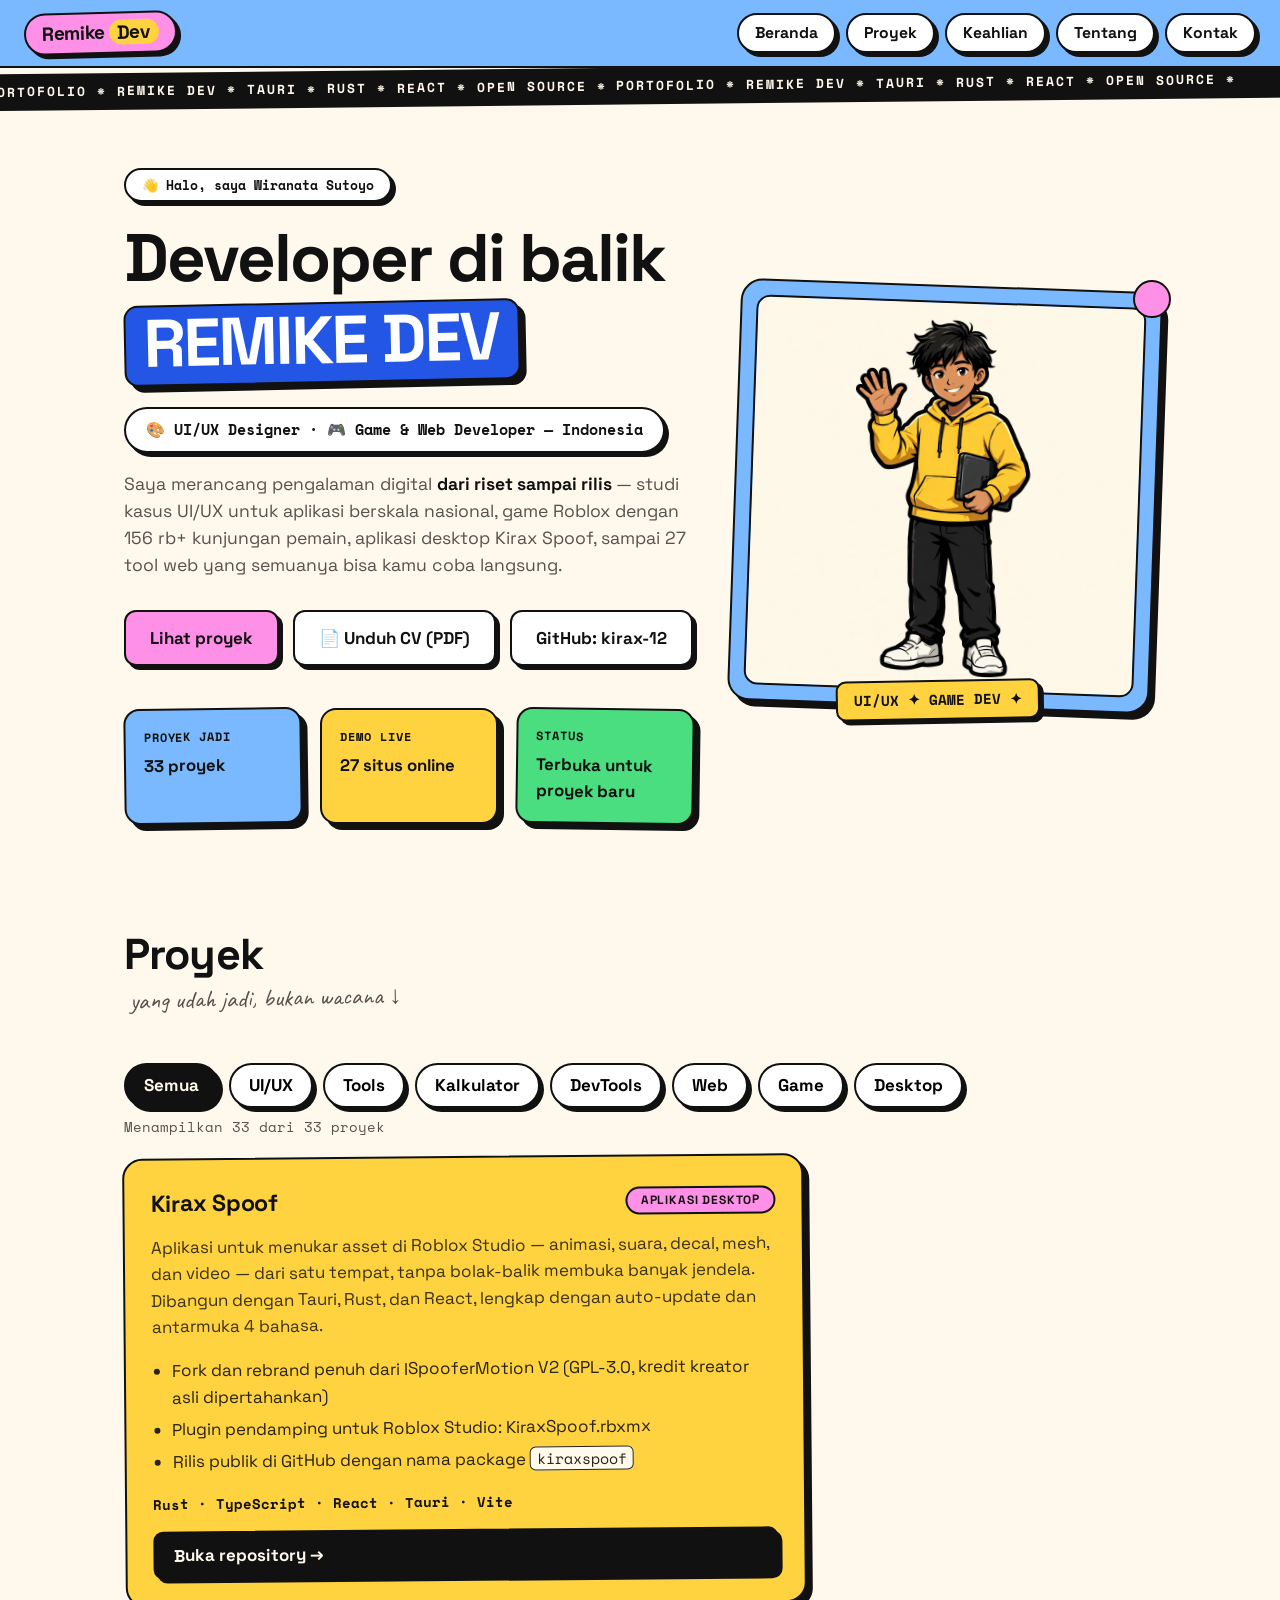
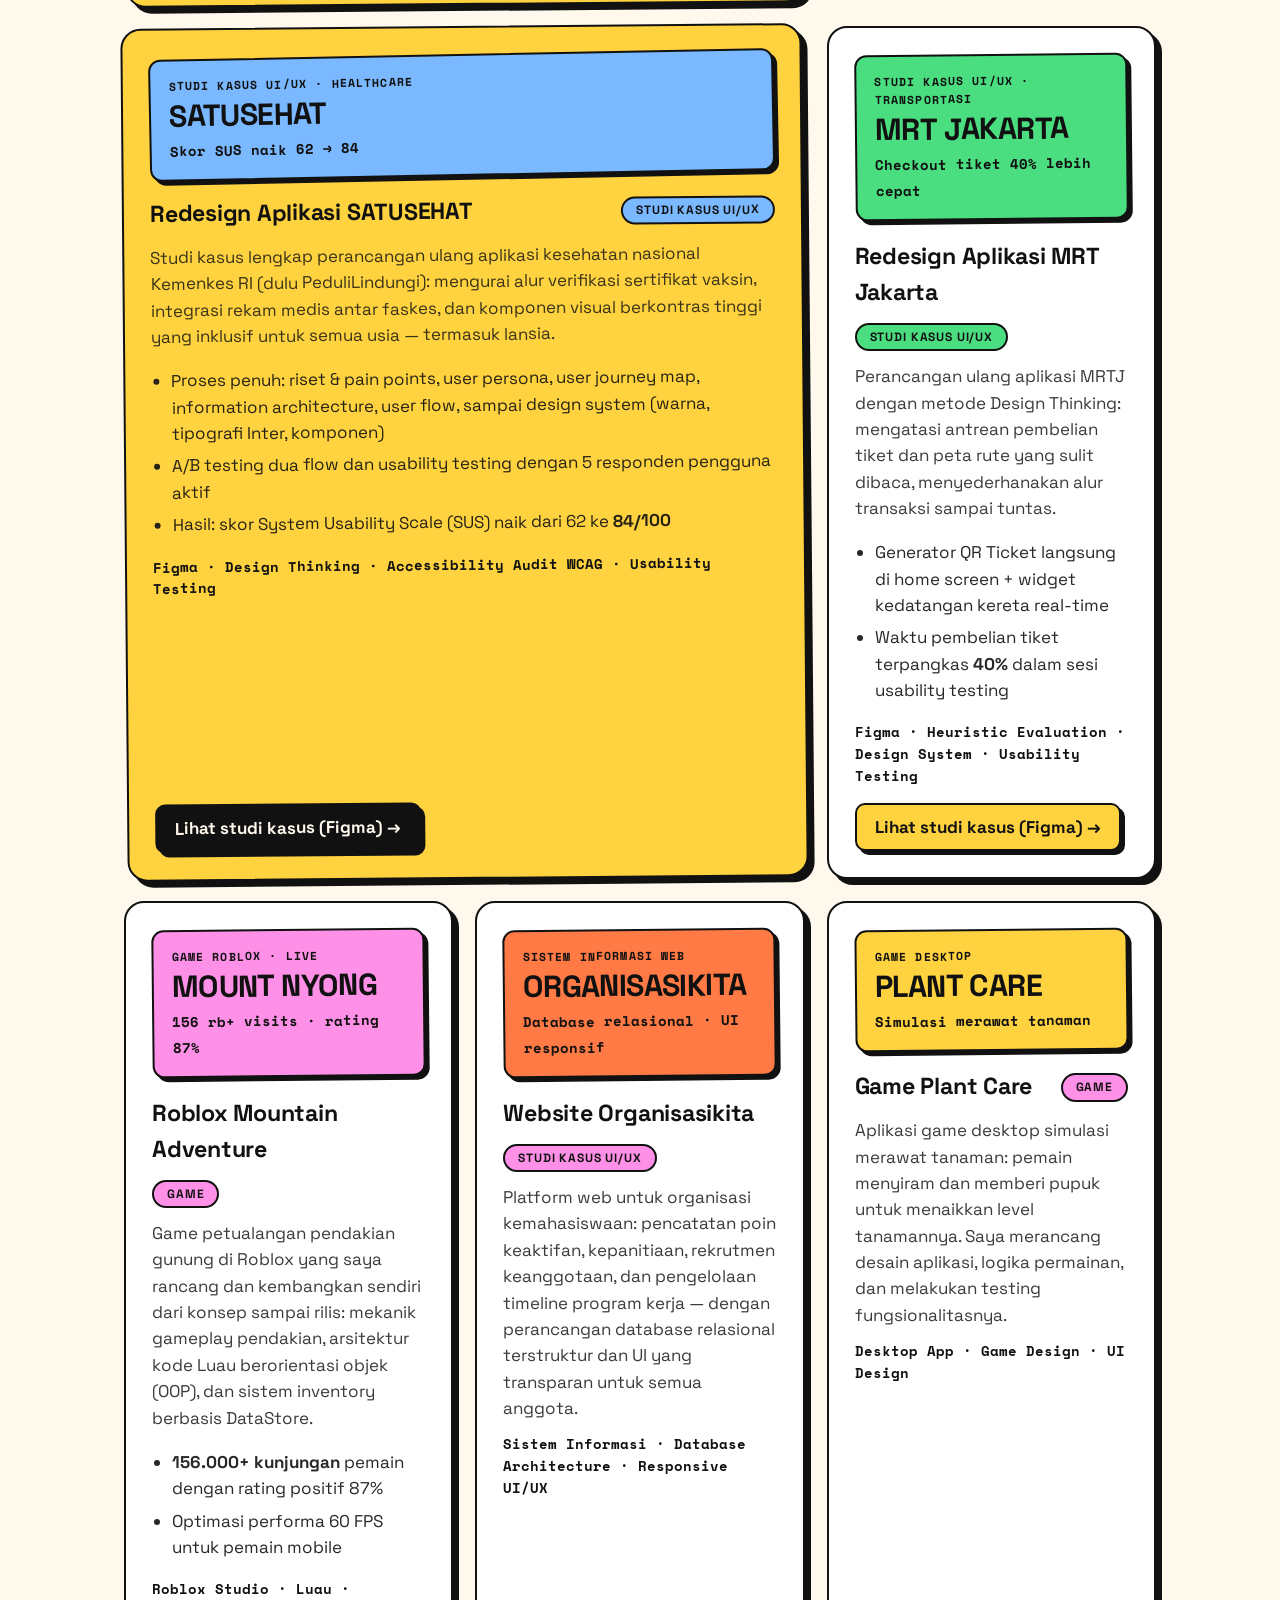
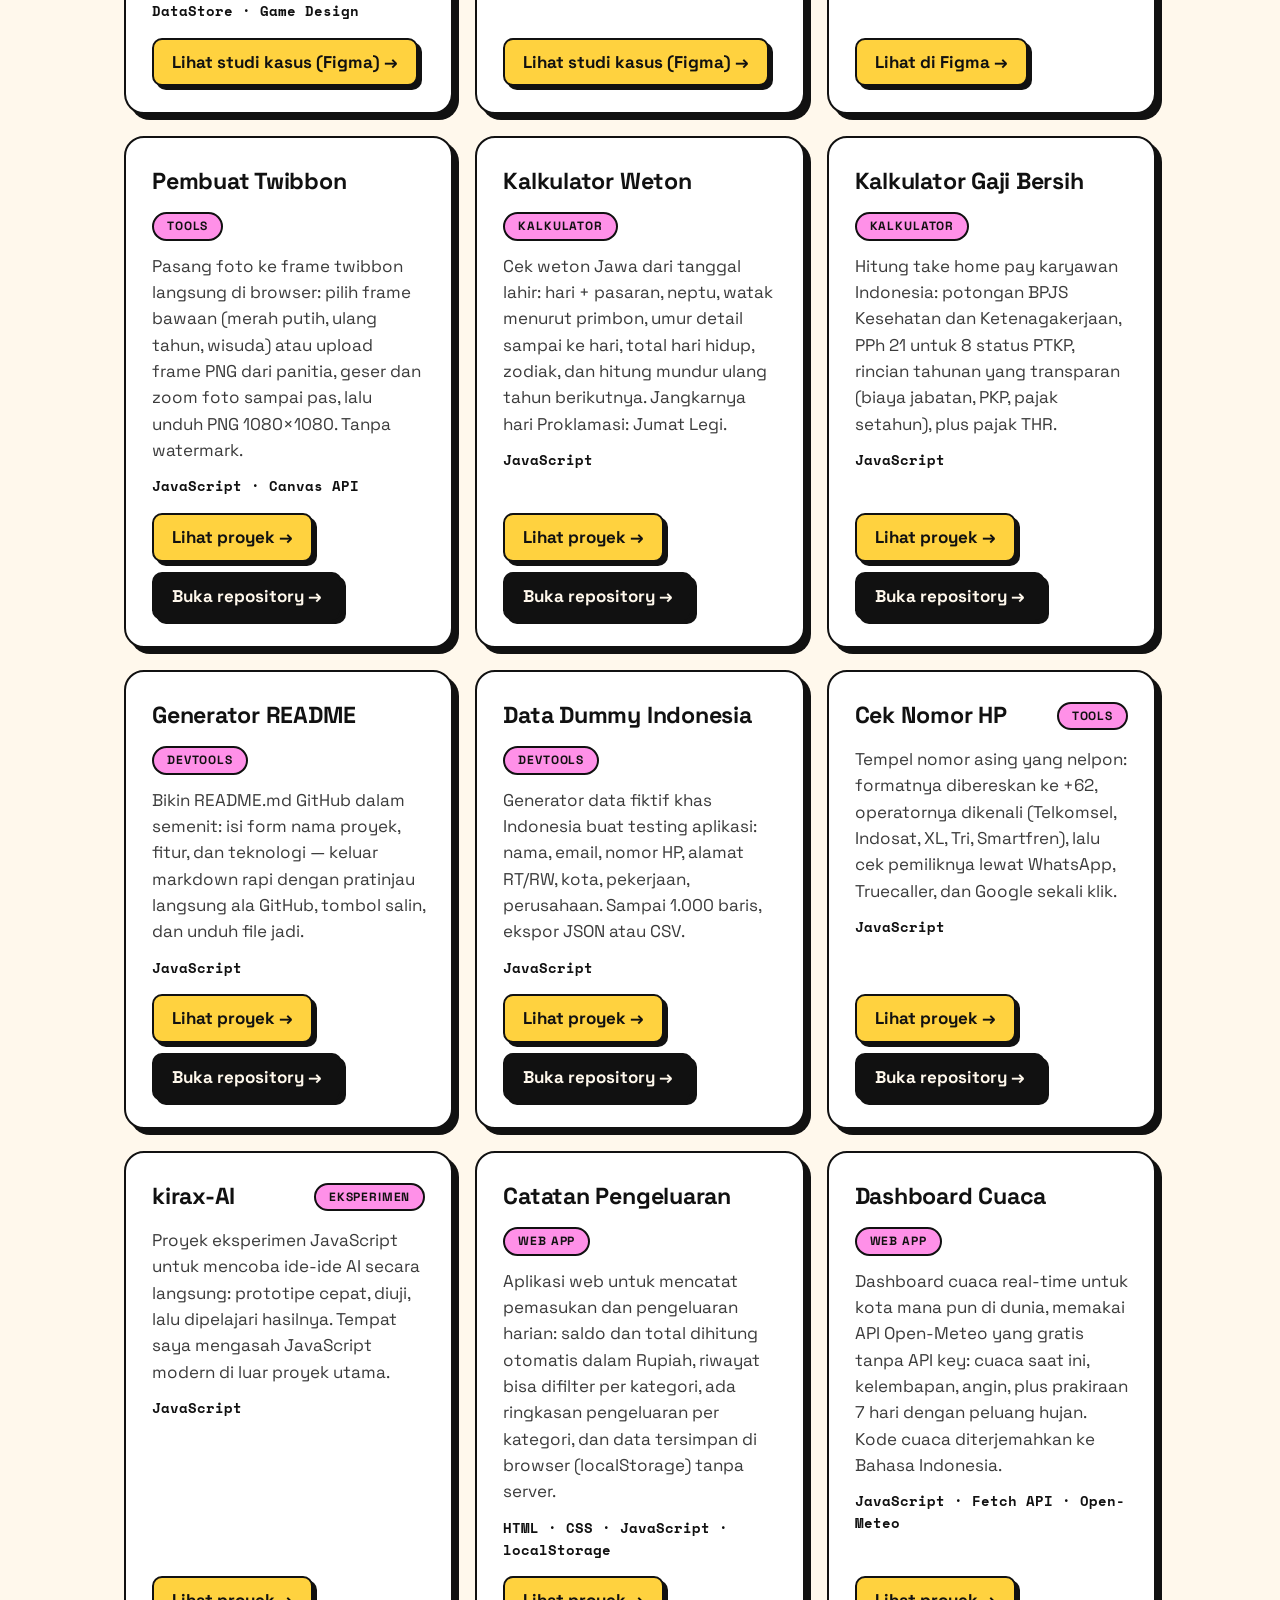
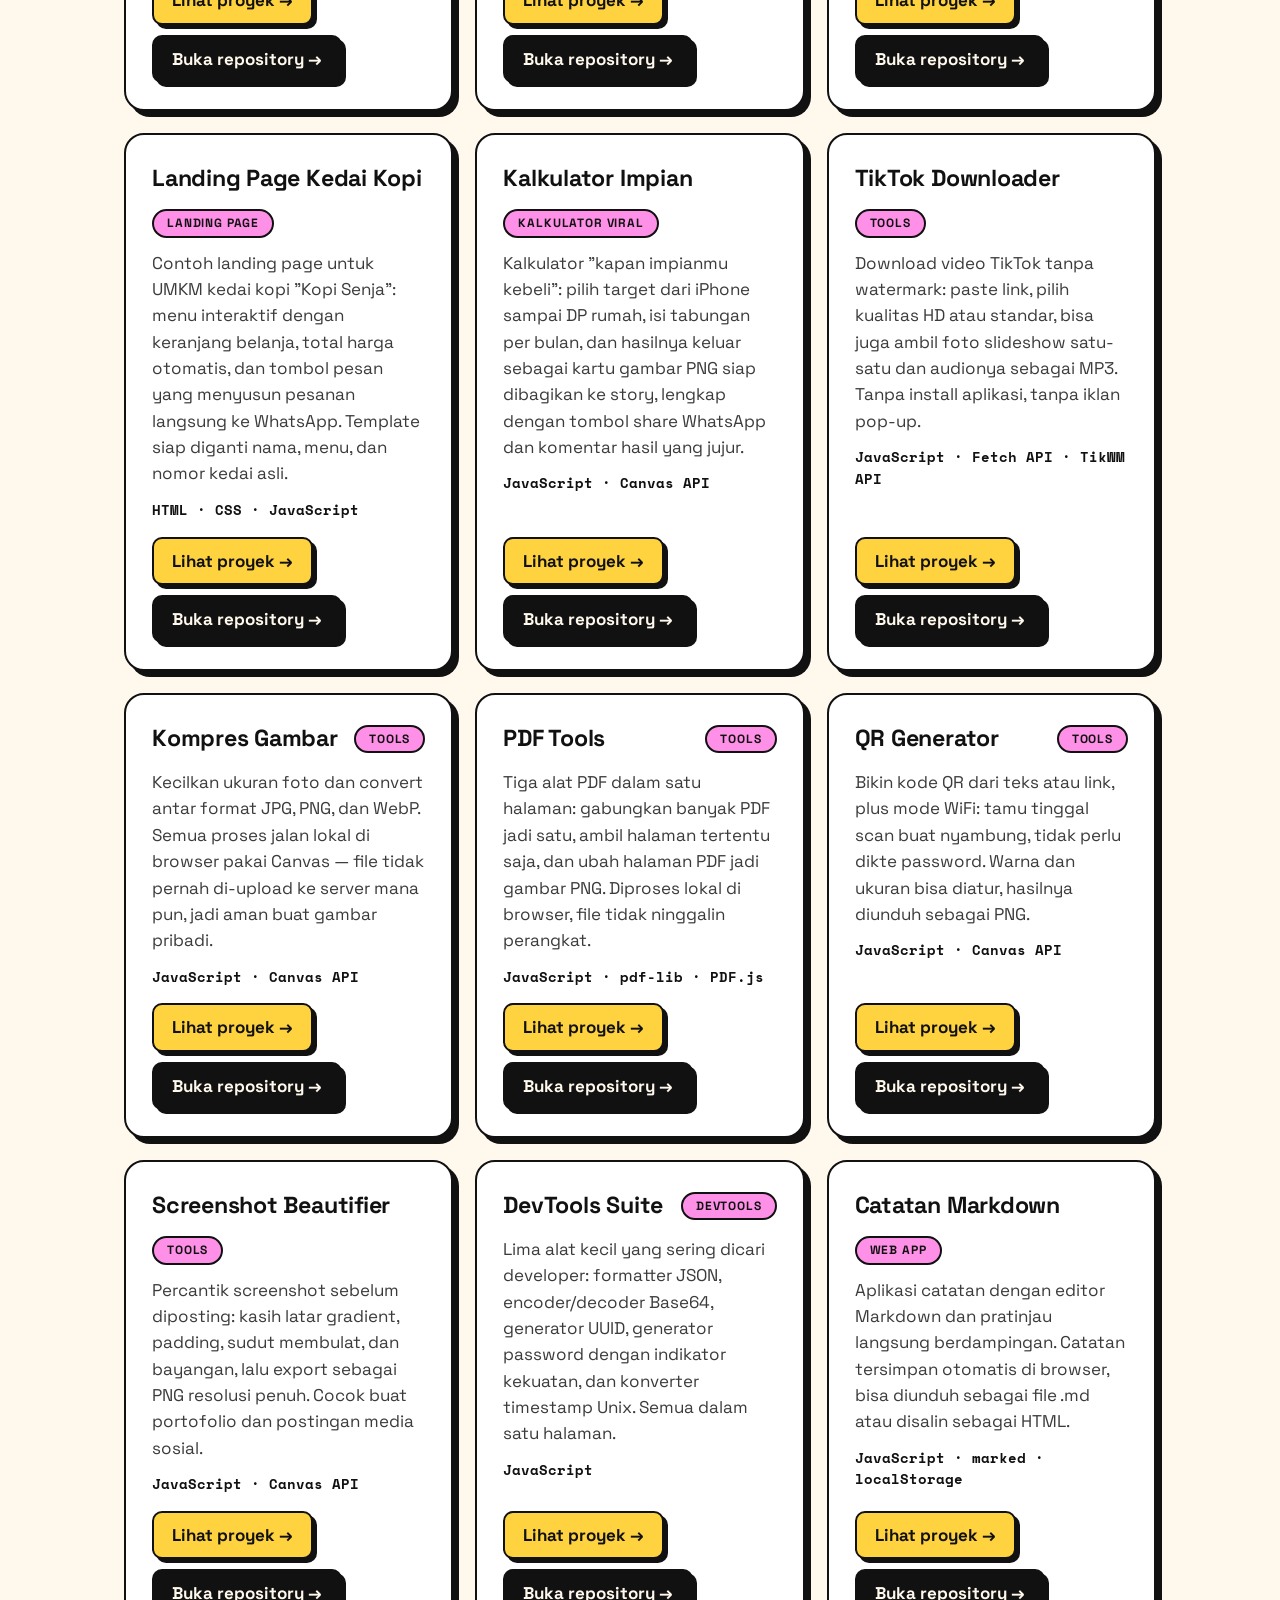
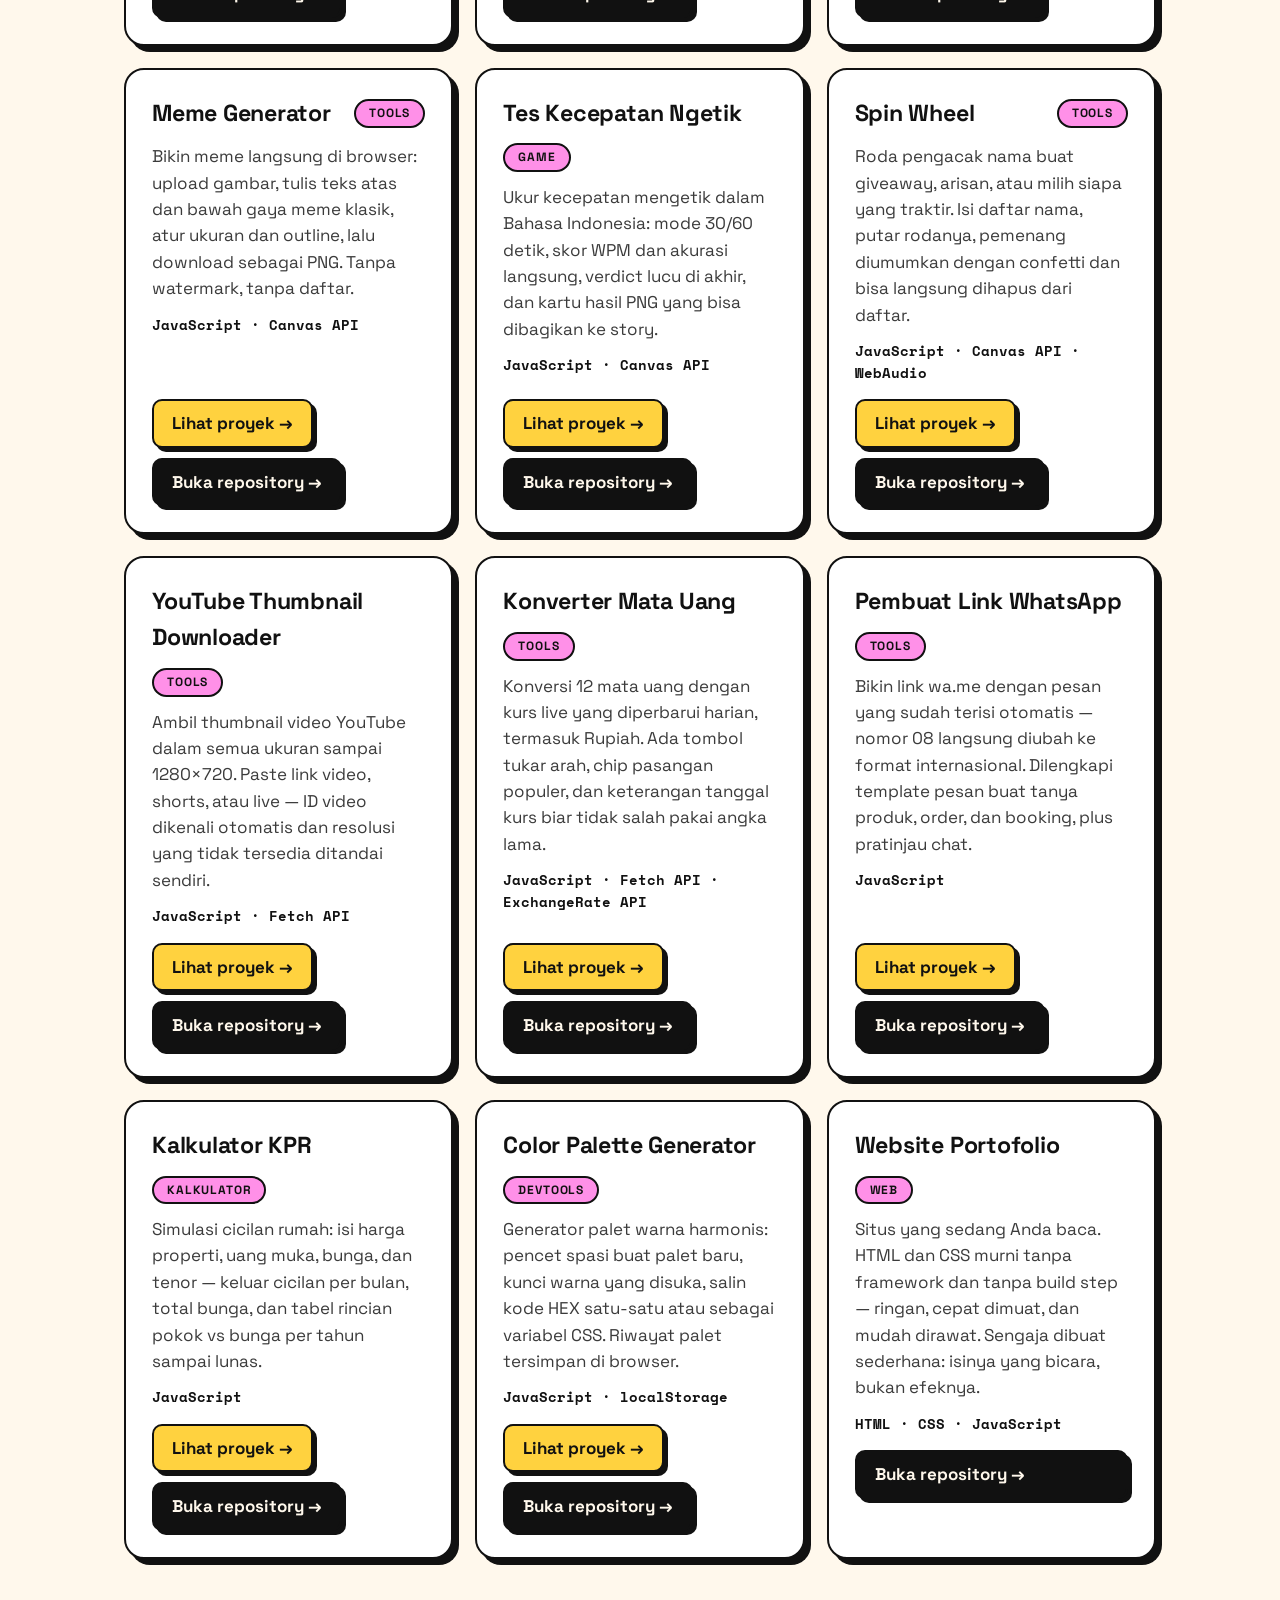
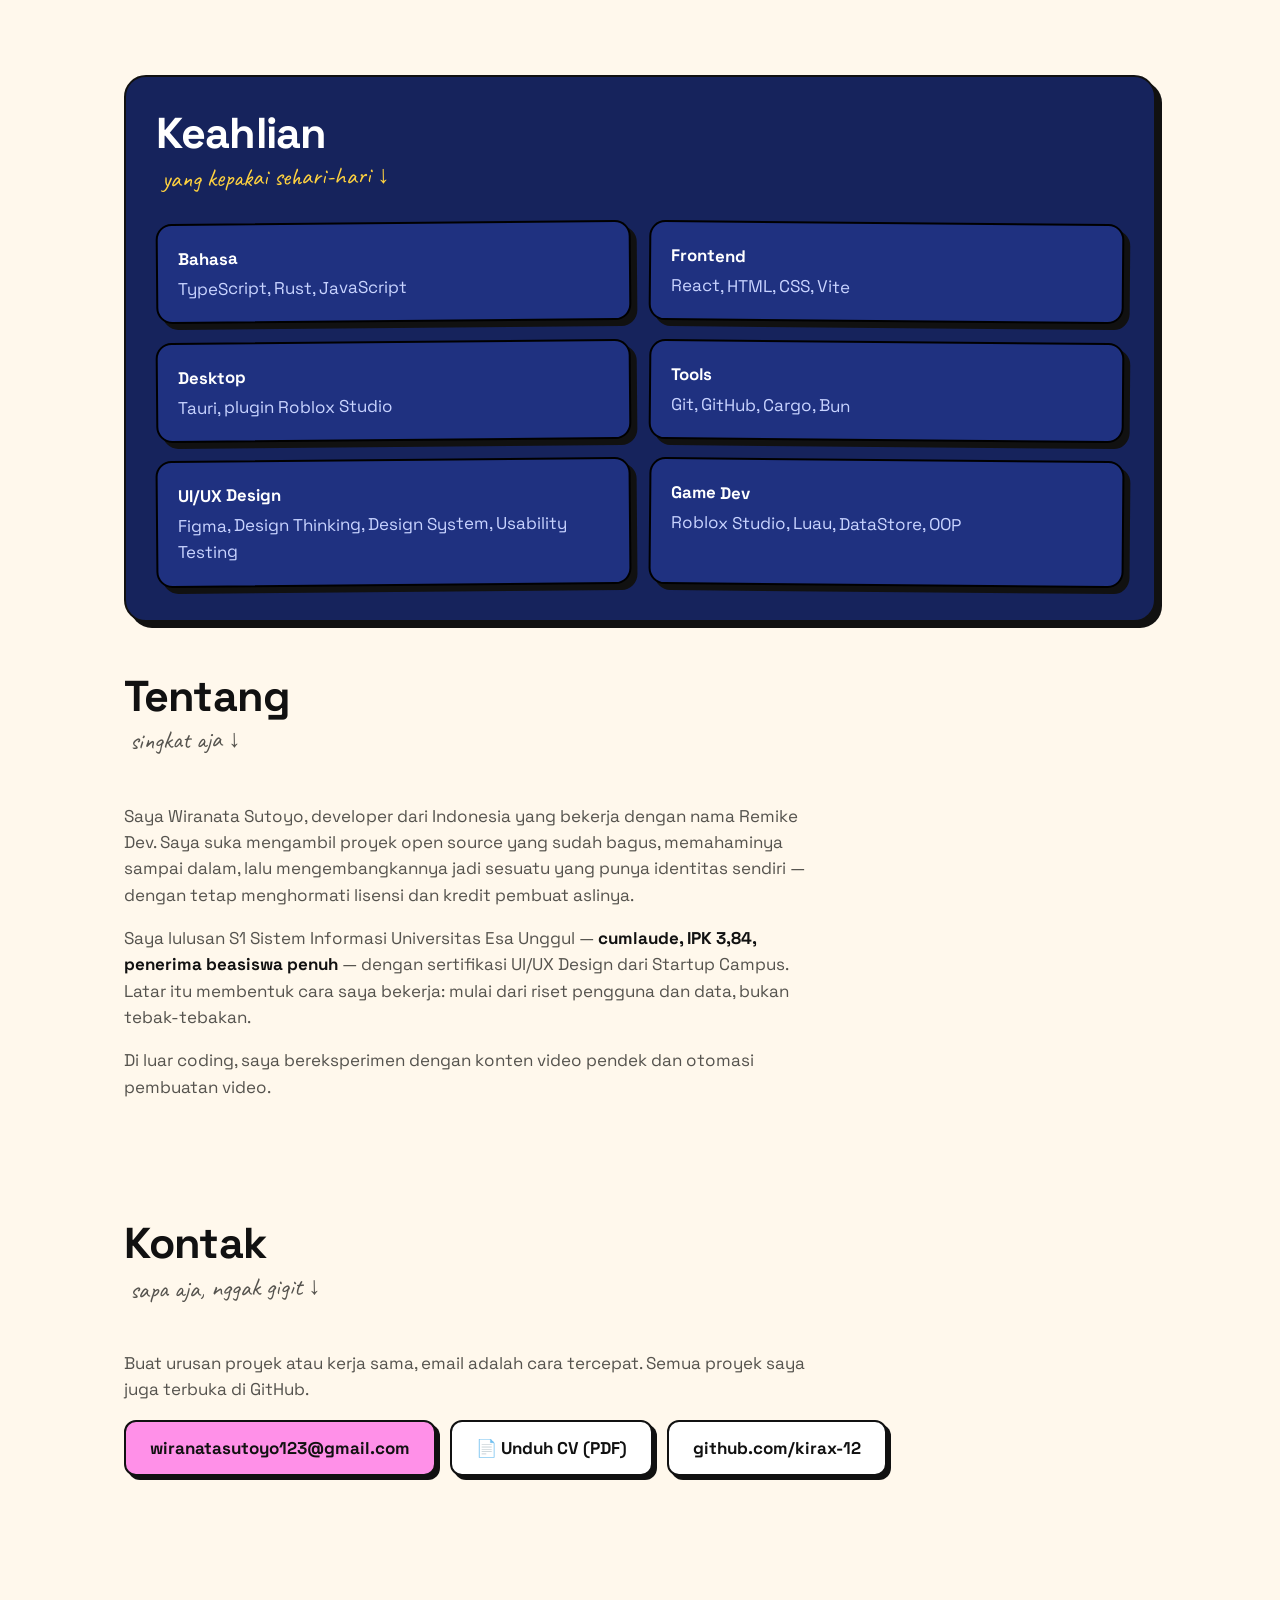
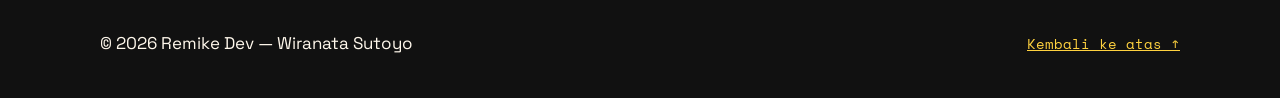
==== commit ce4008ee: "Tambah tombol unduh CV (PDF) di hero dan kontak" ====
--- a/index.html
+++ b/index.html
@@ -32,6 +32,7 @@
       <p class="hero-sub">Saya merancang pengalaman digital <strong>dari riset sampai rilis</strong> — studi kasus UI/UX untuk aplikasi berskala nasional, game Roblox dengan 156 rb+ kunjungan pemain, aplikasi desktop Kirax Spoof, sampai 27 tool web yang semuanya bisa kamu coba langsung.</p>
       <div class="hero-actions">
         <a class="btn btn-primary" href="#proyek">Lihat proyek</a>
+        <a class="btn btn-ghost" href="cv-wiranata-sutoyo.pdf" download>📄 Unduh CV (PDF)</a>
         <a class="btn btn-ghost" href="https://github.com/kirax-12" target="_blank" rel="noopener">GitHub: kirax-12</a>
       </div>
       <dl class="hero-stats">
@@ -552,6 +553,7 @@
     <p>Buat urusan proyek atau kerja sama, email adalah cara tercepat. Semua proyek saya juga terbuka di GitHub.</p>
     <div class="hero-actions">
       <a class="btn btn-primary" href="mailto:wiranatasutoyo123@gmail.com">wiranatasutoyo123@gmail.com</a>
+      <a class="btn btn-ghost" href="cv-wiranata-sutoyo.pdf" download>📄 Unduh CV (PDF)</a>
       <a class="btn btn-ghost" href="https://github.com/kirax-12" target="_blank" rel="noopener">github.com/kirax-12</a>
     </div>
   </section>
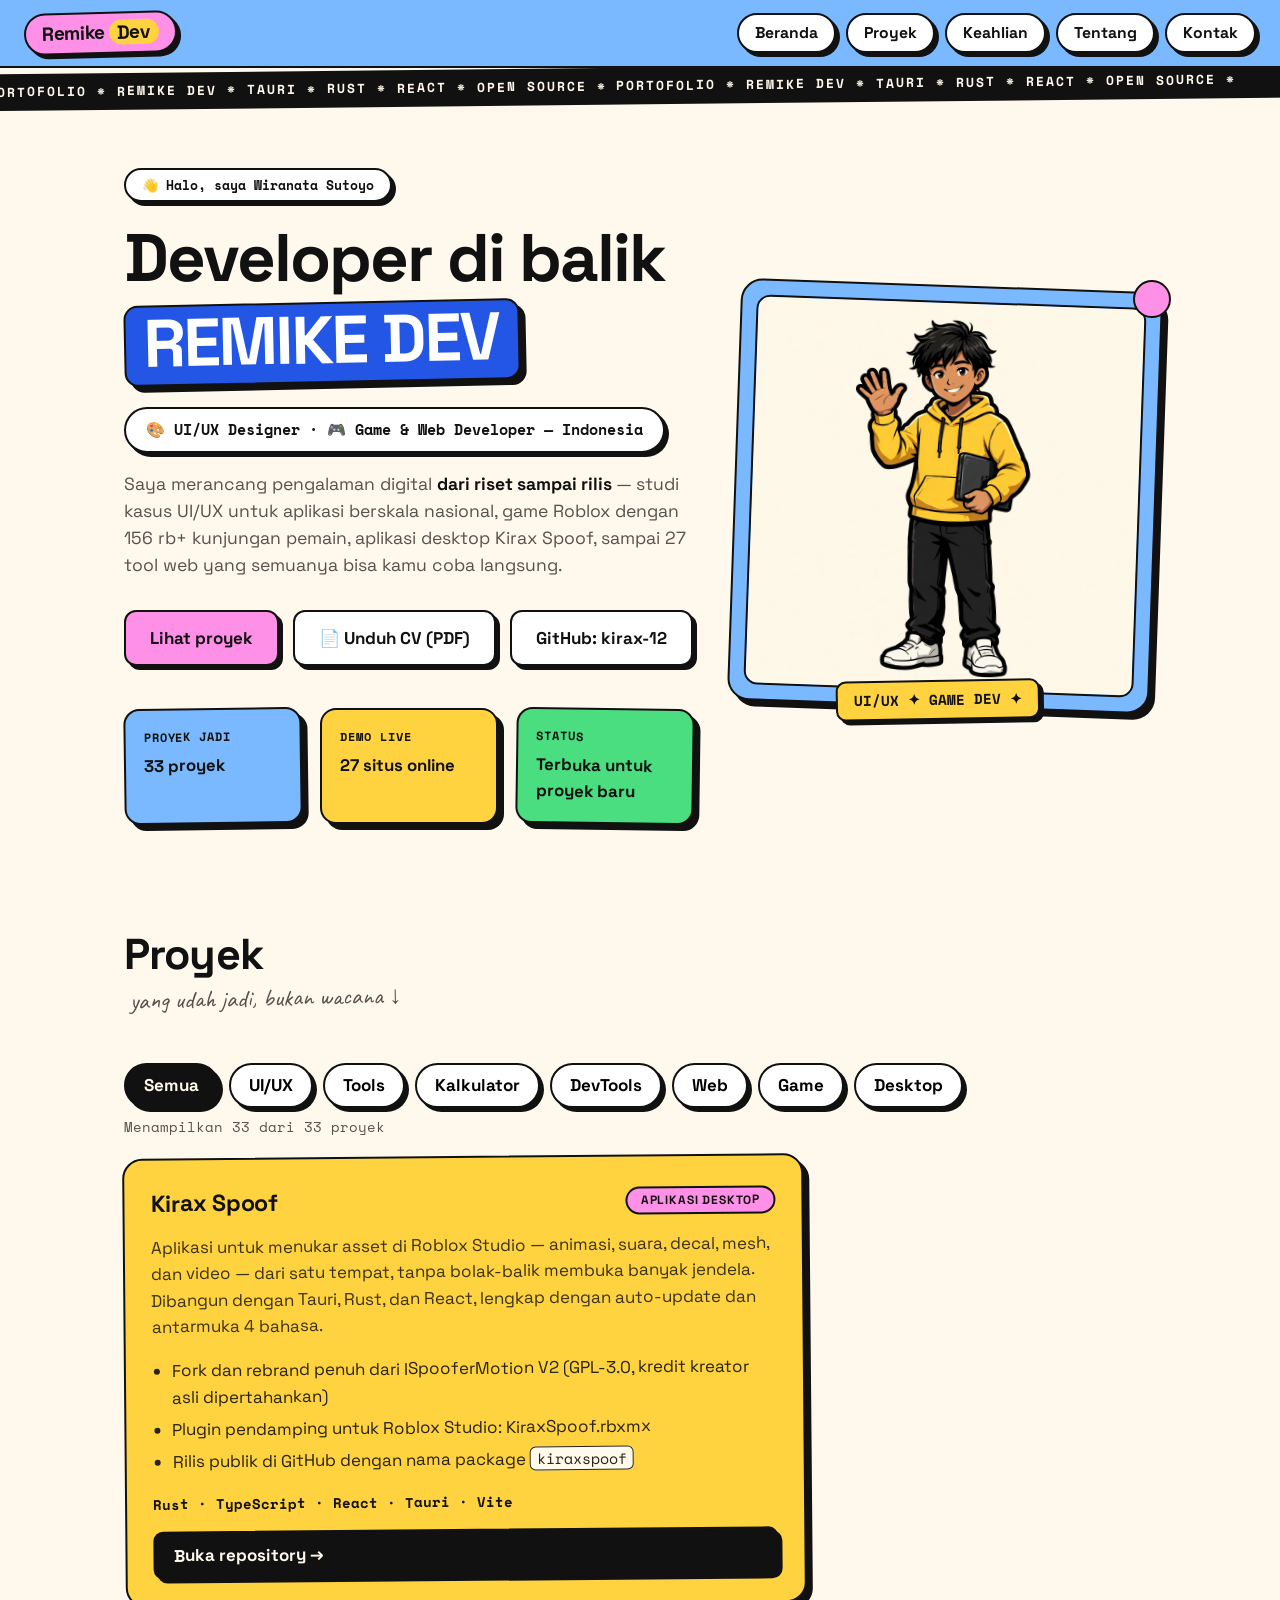
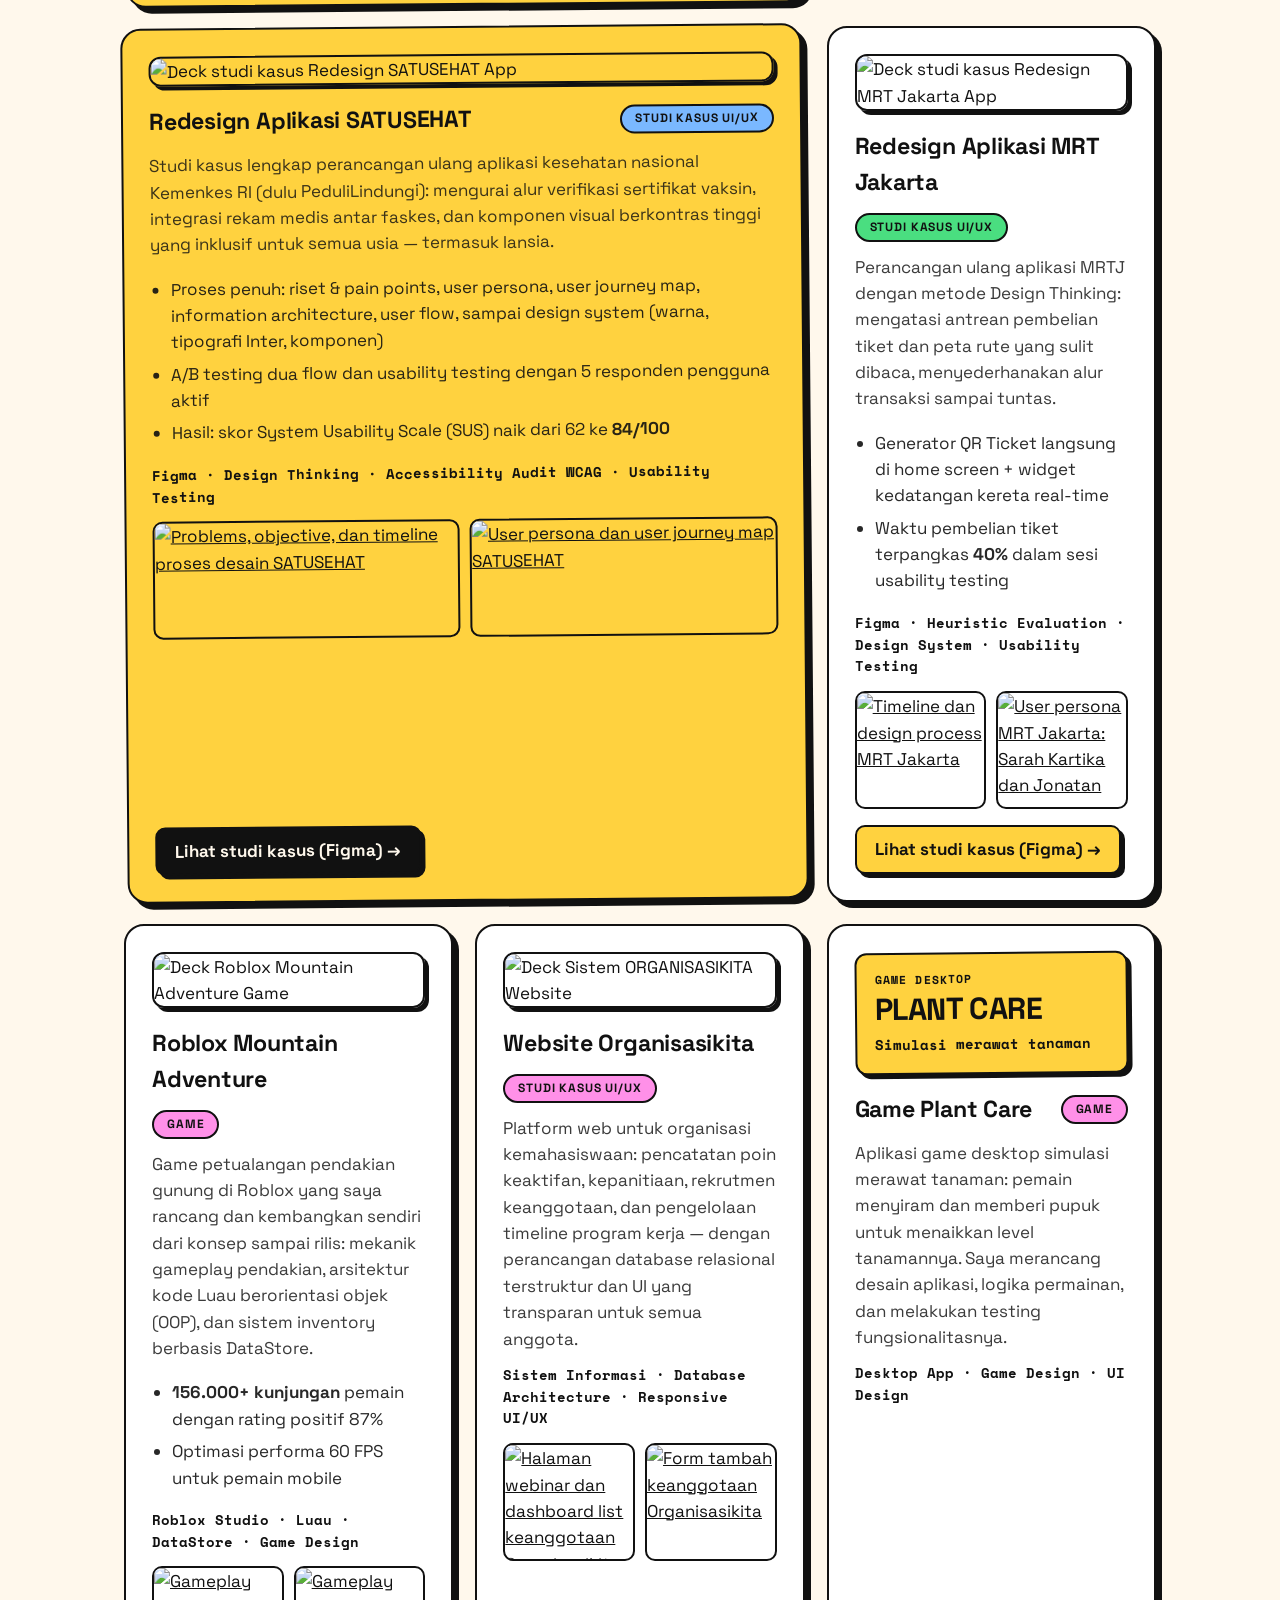
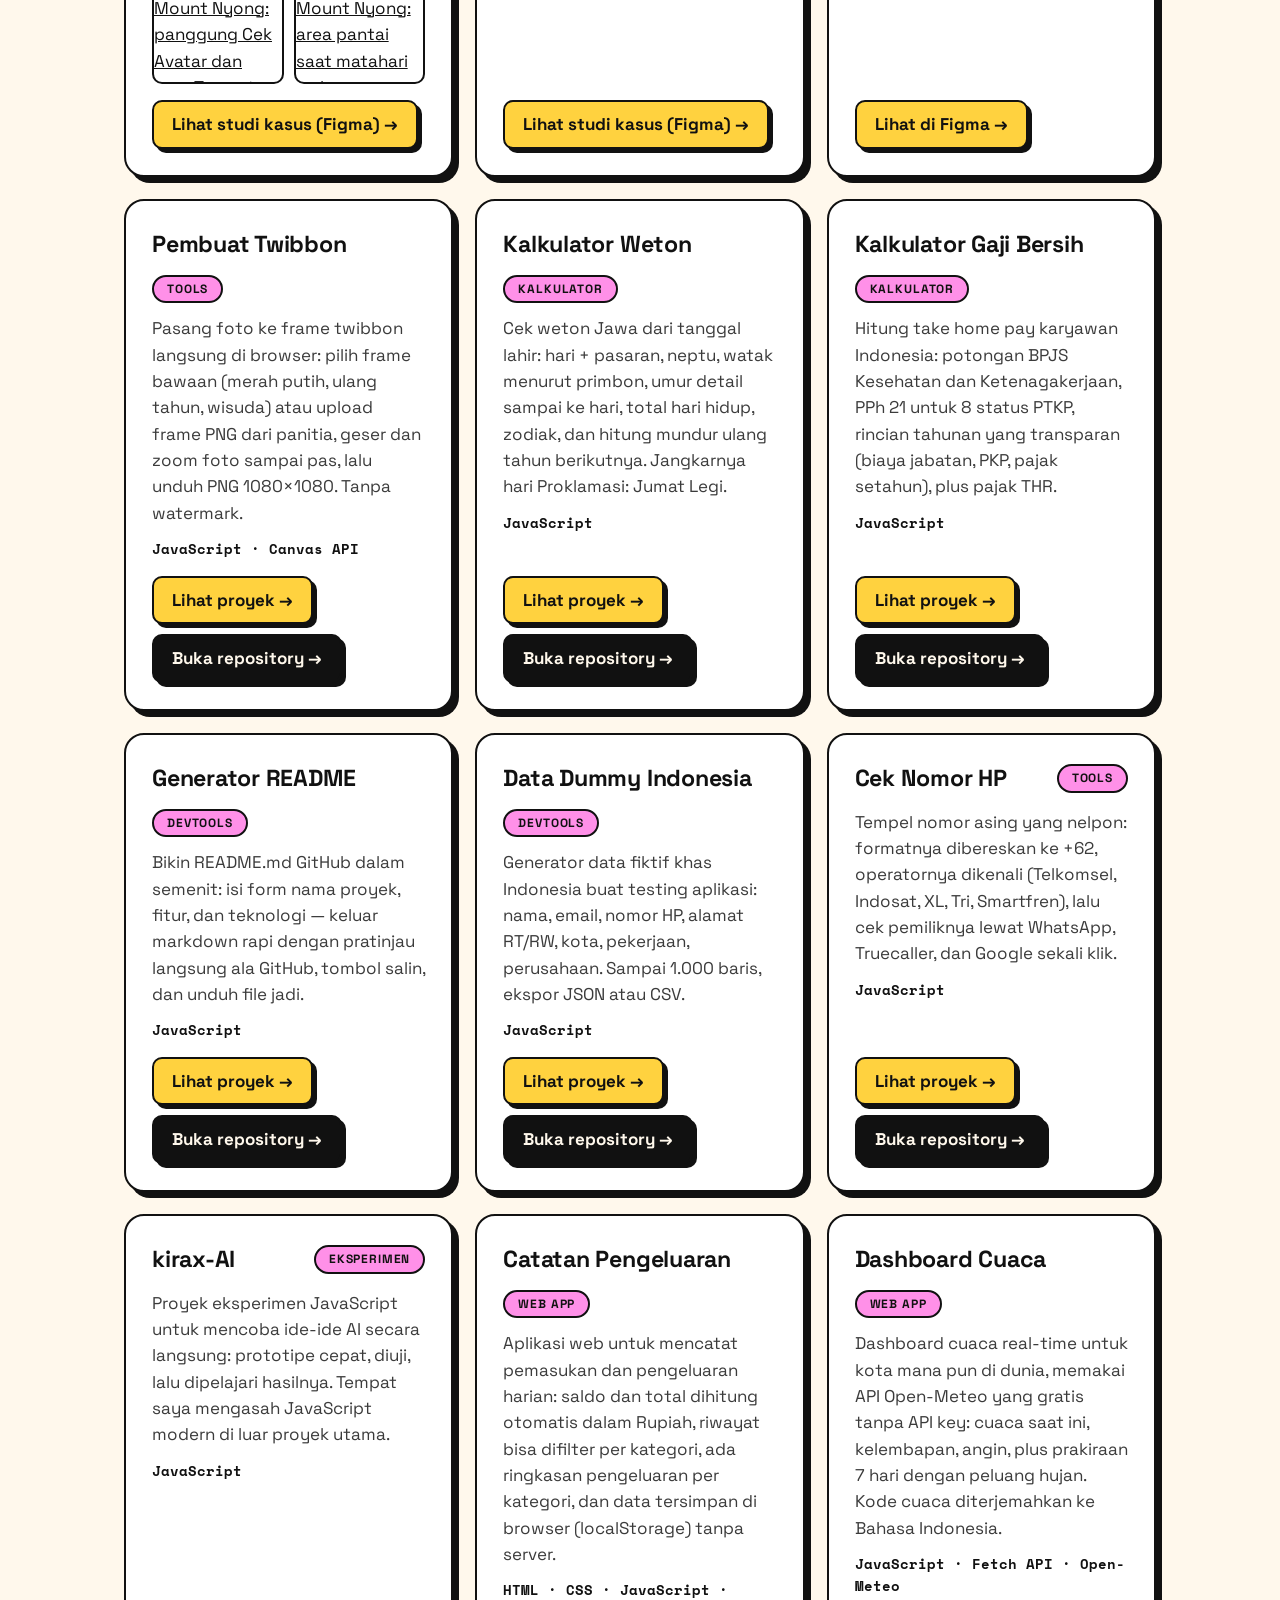
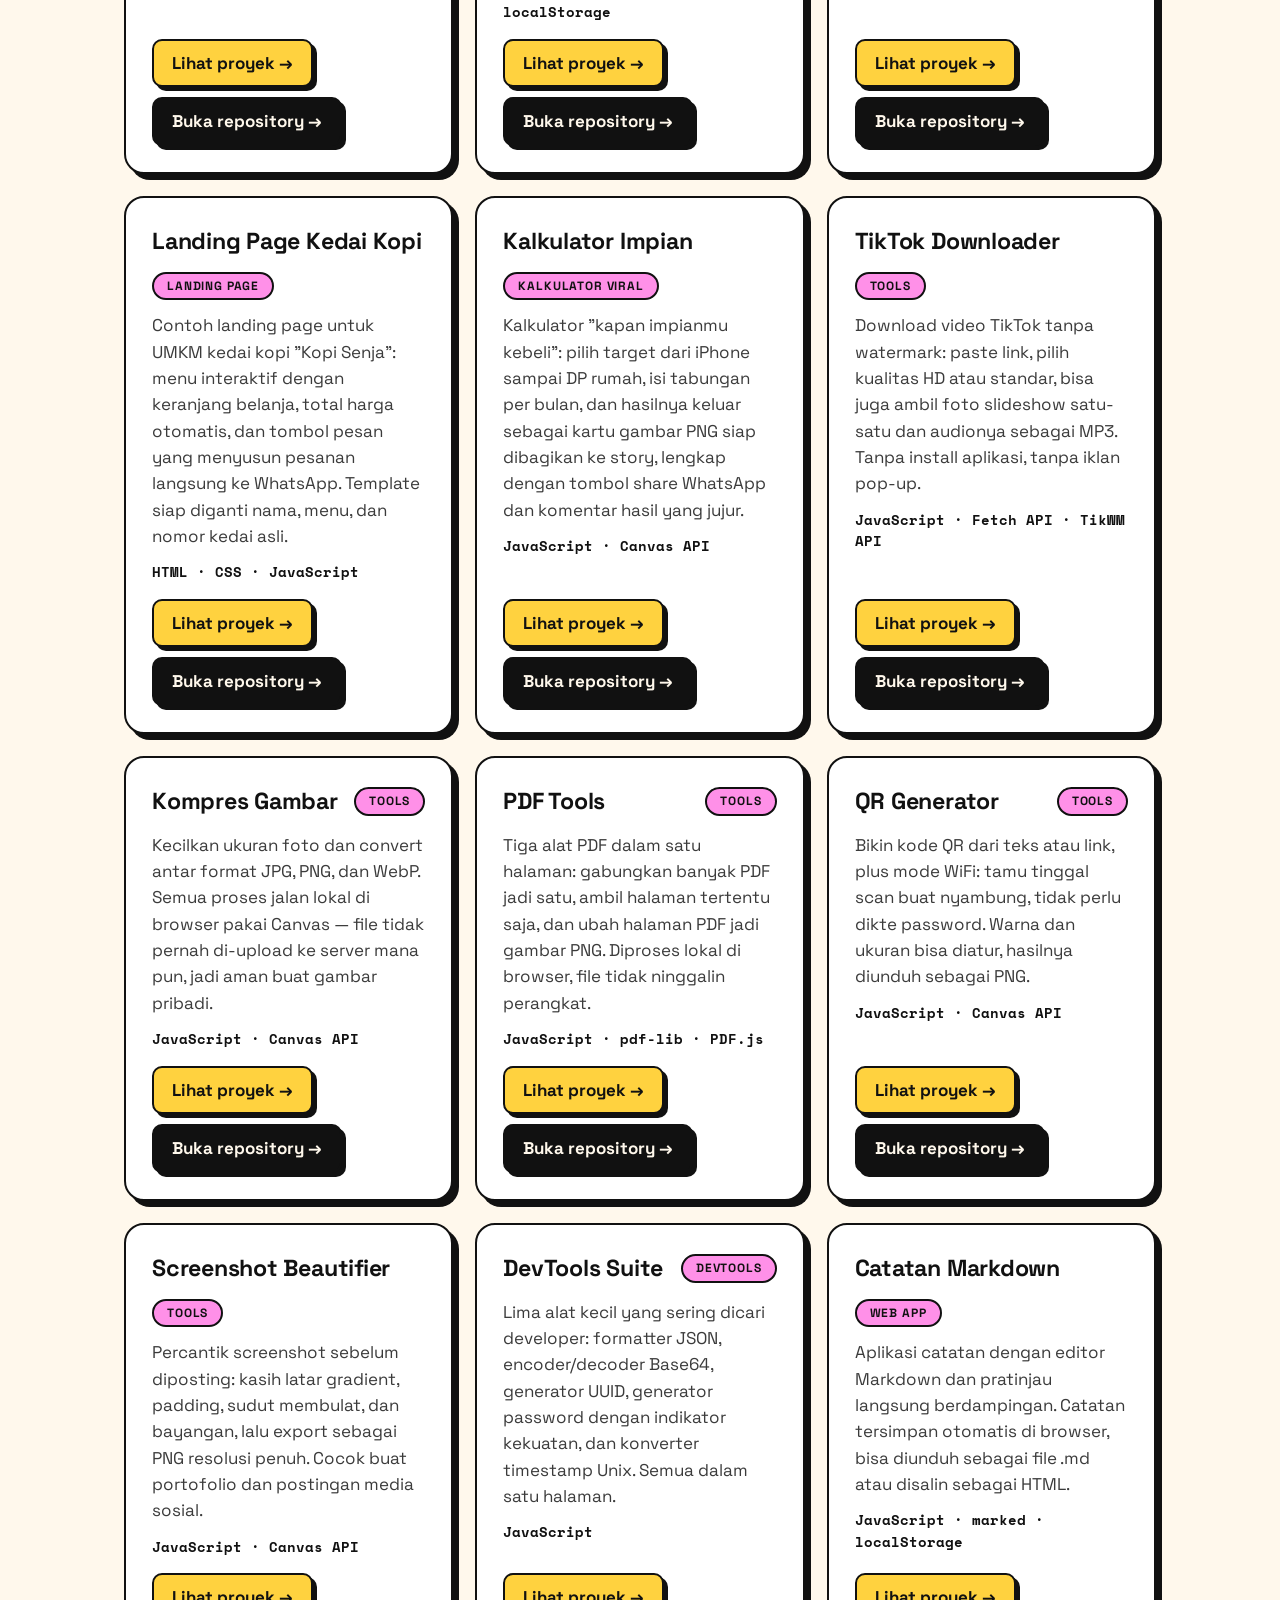
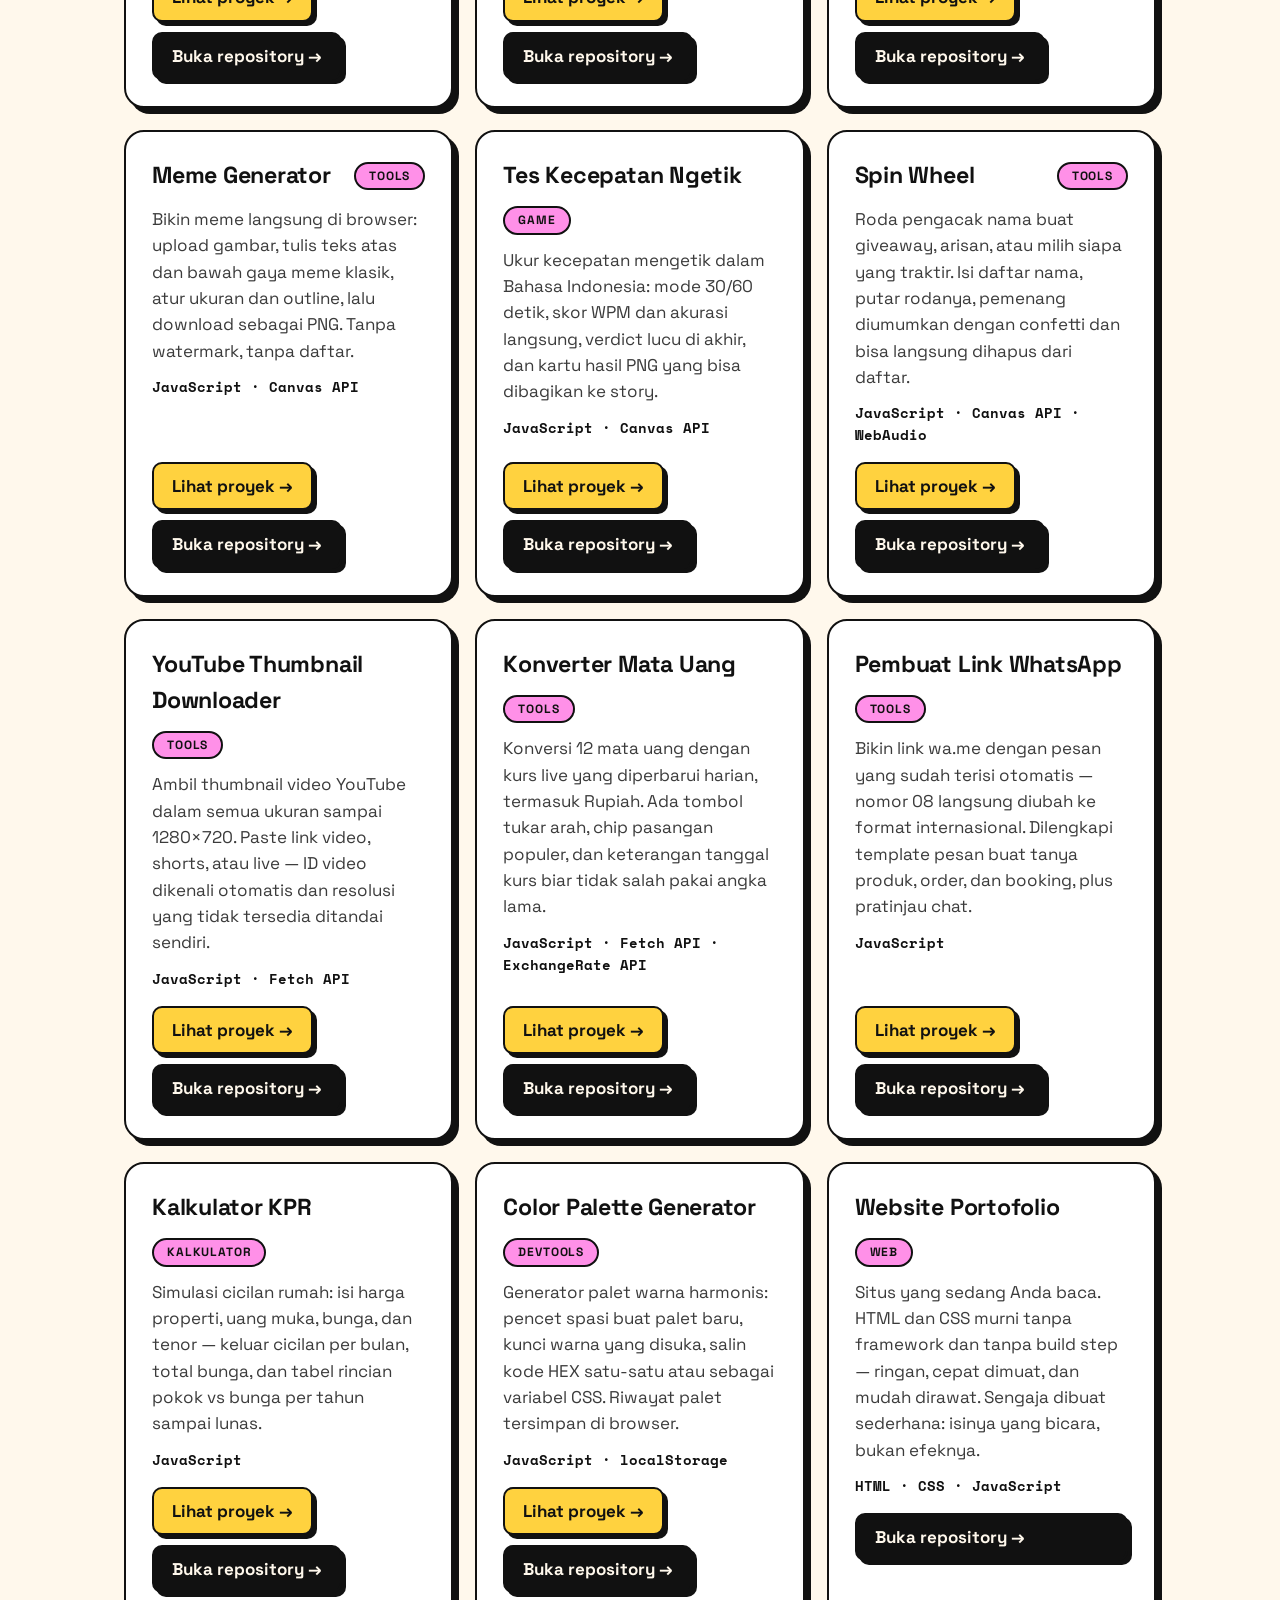
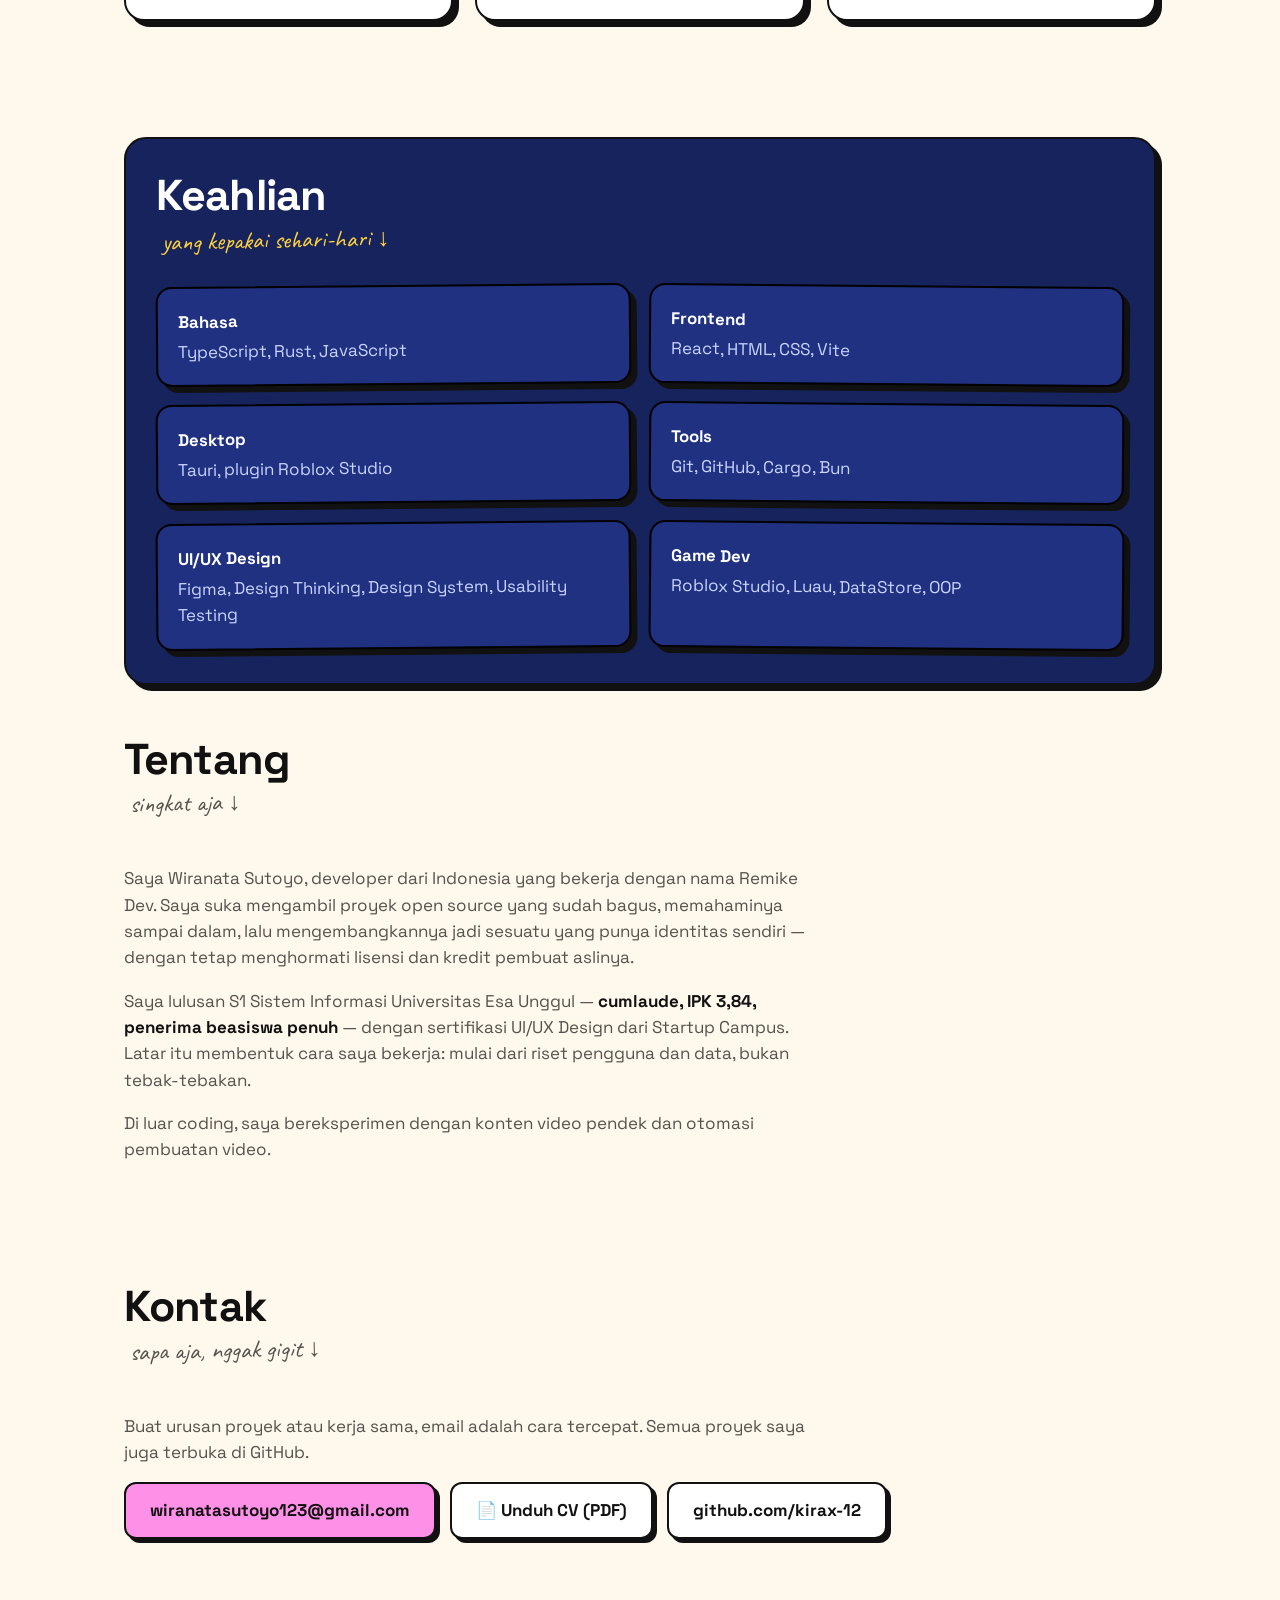
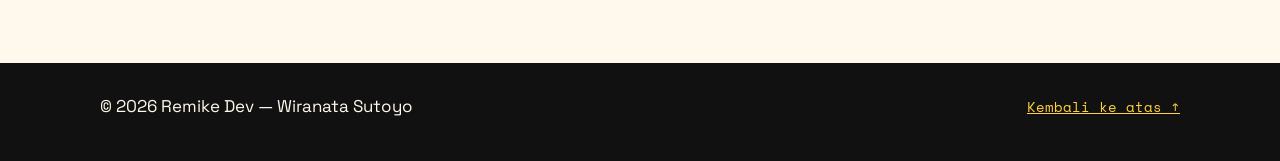
==== commit 84603753: "Pasang screenshot deck Figma asli ke kartu SATUSEHAT, MRT, Mount Nyong, Organisasikita + galeri per " ====
--- a/index.html
+++ b/index.html
@@ -83,11 +83,7 @@
       </article>
 
       <article class="project project-featured" data-cat="uiux">
-        <div class="case-cover cc-blue">
-          <span class="cc-kicker">Studi Kasus UI/UX · Healthcare</span>
-          <span class="cc-title">SATUSEHAT</span>
-          <span class="cc-stat">Skor SUS naik 62 → 84</span>
-        </div>
+        <img class="case-img" src="img/satusehat-1.webp" alt="Deck studi kasus Redesign SATUSEHAT App" loading="lazy">
         <div class="project-head">
           <h3>Redesign Aplikasi SATUSEHAT</h3>
           <span class="tag">Studi Kasus UI/UX</span>
@@ -99,17 +95,17 @@
           <li>Hasil: skor System Usability Scale (SUS) naik dari 62 ke <strong>84/100</strong></li>
         </ul>
         <p class="project-meta">Figma · Design Thinking · Accessibility Audit WCAG · Usability Testing</p>
+        <div class="case-gallery">
+          <a href="img/satusehat-2.webp" target="_blank" rel="noopener"><img src="img/satusehat-2.webp" alt="Problems, objective, dan timeline proses desain SATUSEHAT" loading="lazy"></a>
+          <a href="img/satusehat-3.webp" target="_blank" rel="noopener"><img src="img/satusehat-3.webp" alt="User persona dan user journey map SATUSEHAT" loading="lazy"></a>
+        </div>
         <div class="project-links">
           <a class="project-link" href="https://www.figma.com/design/GVxGbqbnPcPMCRZ2yEiyXj/PORTOFOLIO-WIRANATA-SUTOYO?node-id=889-1107" target="_blank" rel="noopener">Lihat studi kasus (Figma) →</a>
         </div>
       </article>
 
       <article class="project" data-cat="uiux">
-        <div class="case-cover cc-green">
-          <span class="cc-kicker">Studi Kasus UI/UX · Transportasi</span>
-          <span class="cc-title">MRT JAKARTA</span>
-          <span class="cc-stat">Checkout tiket 40% lebih cepat</span>
-        </div>
+        <img class="case-img" src="img/mrt-1.webp" alt="Deck studi kasus Redesign MRT Jakarta App" loading="lazy">
         <div class="project-head">
           <h3>Redesign Aplikasi MRT Jakarta</h3>
           <span class="tag">Studi Kasus UI/UX</span>
@@ -120,17 +116,17 @@
           <li>Waktu pembelian tiket terpangkas <strong>40%</strong> dalam sesi usability testing</li>
         </ul>
         <p class="project-meta">Figma · Heuristic Evaluation · Design System · Usability Testing</p>
+        <div class="case-gallery">
+          <a href="img/mrt-2.webp" target="_blank" rel="noopener"><img src="img/mrt-2.webp" alt="Timeline dan design process MRT Jakarta" loading="lazy"></a>
+          <a href="img/mrt-3.webp" target="_blank" rel="noopener"><img src="img/mrt-3.webp" alt="User persona MRT Jakarta: Sarah Kartika dan Jonatan" loading="lazy"></a>
+        </div>
         <div class="project-links">
           <a class="project-link demo" href="https://www.figma.com/design/GVxGbqbnPcPMCRZ2yEiyXj/PORTOFOLIO-WIRANATA-SUTOYO?node-id=888-1177" target="_blank" rel="noopener">Lihat studi kasus (Figma) →</a>
         </div>
       </article>
 
       <article class="project" data-cat="game">
-        <div class="case-cover cc-pink">
-          <span class="cc-kicker">Game Roblox · Live</span>
-          <span class="cc-title">MOUNT NYONG</span>
-          <span class="cc-stat">156 rb+ visits · rating 87%</span>
-        </div>
+        <img class="case-img" src="img/roblox-1.webp" alt="Deck Roblox Mountain Adventure Game" loading="lazy">
         <div class="project-head">
           <h3>Roblox Mountain Adventure</h3>
           <span class="tag">Game</span>
@@ -141,23 +137,27 @@
           <li>Optimasi performa 60 FPS untuk pemain mobile</li>
         </ul>
         <p class="project-meta">Roblox Studio · Luau · DataStore · Game Design</p>
+        <div class="case-gallery">
+          <a href="img/roblox-2.webp" target="_blank" rel="noopener"><img src="img/roblox-2.webp" alt="Gameplay Mount Nyong: panggung Cek Avatar dan area Tempat Bermain" loading="lazy"></a>
+          <a href="img/roblox-3.webp" target="_blank" rel="noopener"><img src="img/roblox-3.webp" alt="Gameplay Mount Nyong: area pantai saat matahari terbenam" loading="lazy"></a>
+        </div>
         <div class="project-links">
           <a class="project-link demo" href="https://www.figma.com/design/GVxGbqbnPcPMCRZ2yEiyXj/PORTOFOLIO-WIRANATA-SUTOYO?node-id=888-1107" target="_blank" rel="noopener">Lihat studi kasus (Figma) →</a>
         </div>
       </article>
 
       <article class="project" data-cat="uiux">
-        <div class="case-cover cc-orange">
-          <span class="cc-kicker">Sistem Informasi Web</span>
-          <span class="cc-title">ORGANISASIKITA</span>
-          <span class="cc-stat">Database relasional · UI responsif</span>
-        </div>
+        <img class="case-img" src="img/organisasikita-1.webp" alt="Deck Sistem ORGANISASIKITA Website" loading="lazy">
         <div class="project-head">
           <h3>Website Organisasikita</h3>
           <span class="tag">Studi Kasus UI/UX</span>
         </div>
         <p>Platform web untuk organisasi kemahasiswaan: pencatatan poin keaktifan, kepanitiaan, rekrutmen keanggotaan, dan pengelolaan timeline program kerja — dengan perancangan database relasional terstruktur dan UI yang transparan untuk semua anggota.</p>
         <p class="project-meta">Sistem Informasi · Database Architecture · Responsive UI/UX</p>
+        <div class="case-gallery">
+          <a href="img/organisasikita-2.webp" target="_blank" rel="noopener"><img src="img/organisasikita-2.webp" alt="Halaman webinar dan dashboard list keanggotaan Organisasikita" loading="lazy"></a>
+          <a href="img/organisasikita-3.webp" target="_blank" rel="noopener"><img src="img/organisasikita-3.webp" alt="Form tambah keanggotaan Organisasikita" loading="lazy"></a>
+        </div>
         <div class="project-links">
           <a class="project-link demo" href="https://www.figma.com/design/GVxGbqbnPcPMCRZ2yEiyXj/PORTOFOLIO-WIRANATA-SUTOYO?node-id=889-1177" target="_blank" rel="noopener">Lihat studi kasus (Figma) →</a>
         </div>
--- a/style.css
+++ b/style.css
@@ -413,6 +413,26 @@
   font-weight: 700;
   font-size: 0.88rem;
 }
+.case-img {
+  display: block;
+  width: 100%;
+  height: auto;
+  border: var(--border);
+  border-radius: 12px;
+  box-shadow: var(--shadow-sm);
+  margin-bottom: 18px;
+}
+.case-gallery { display: grid; grid-template-columns: 1fr 1fr; gap: 10px; margin-top: 14px; }
+.case-gallery a { display: block; }
+.case-gallery img {
+  display: block;
+  width: 100%;
+  height: 118px;
+  object-fit: cover;
+  object-position: top;
+  border: var(--border);
+  border-radius: 10px;
+}
 .cc-blue { background: var(--blue); }
 .cc-green { background: var(--green); }
 .cc-pink { background: var(--pink); }
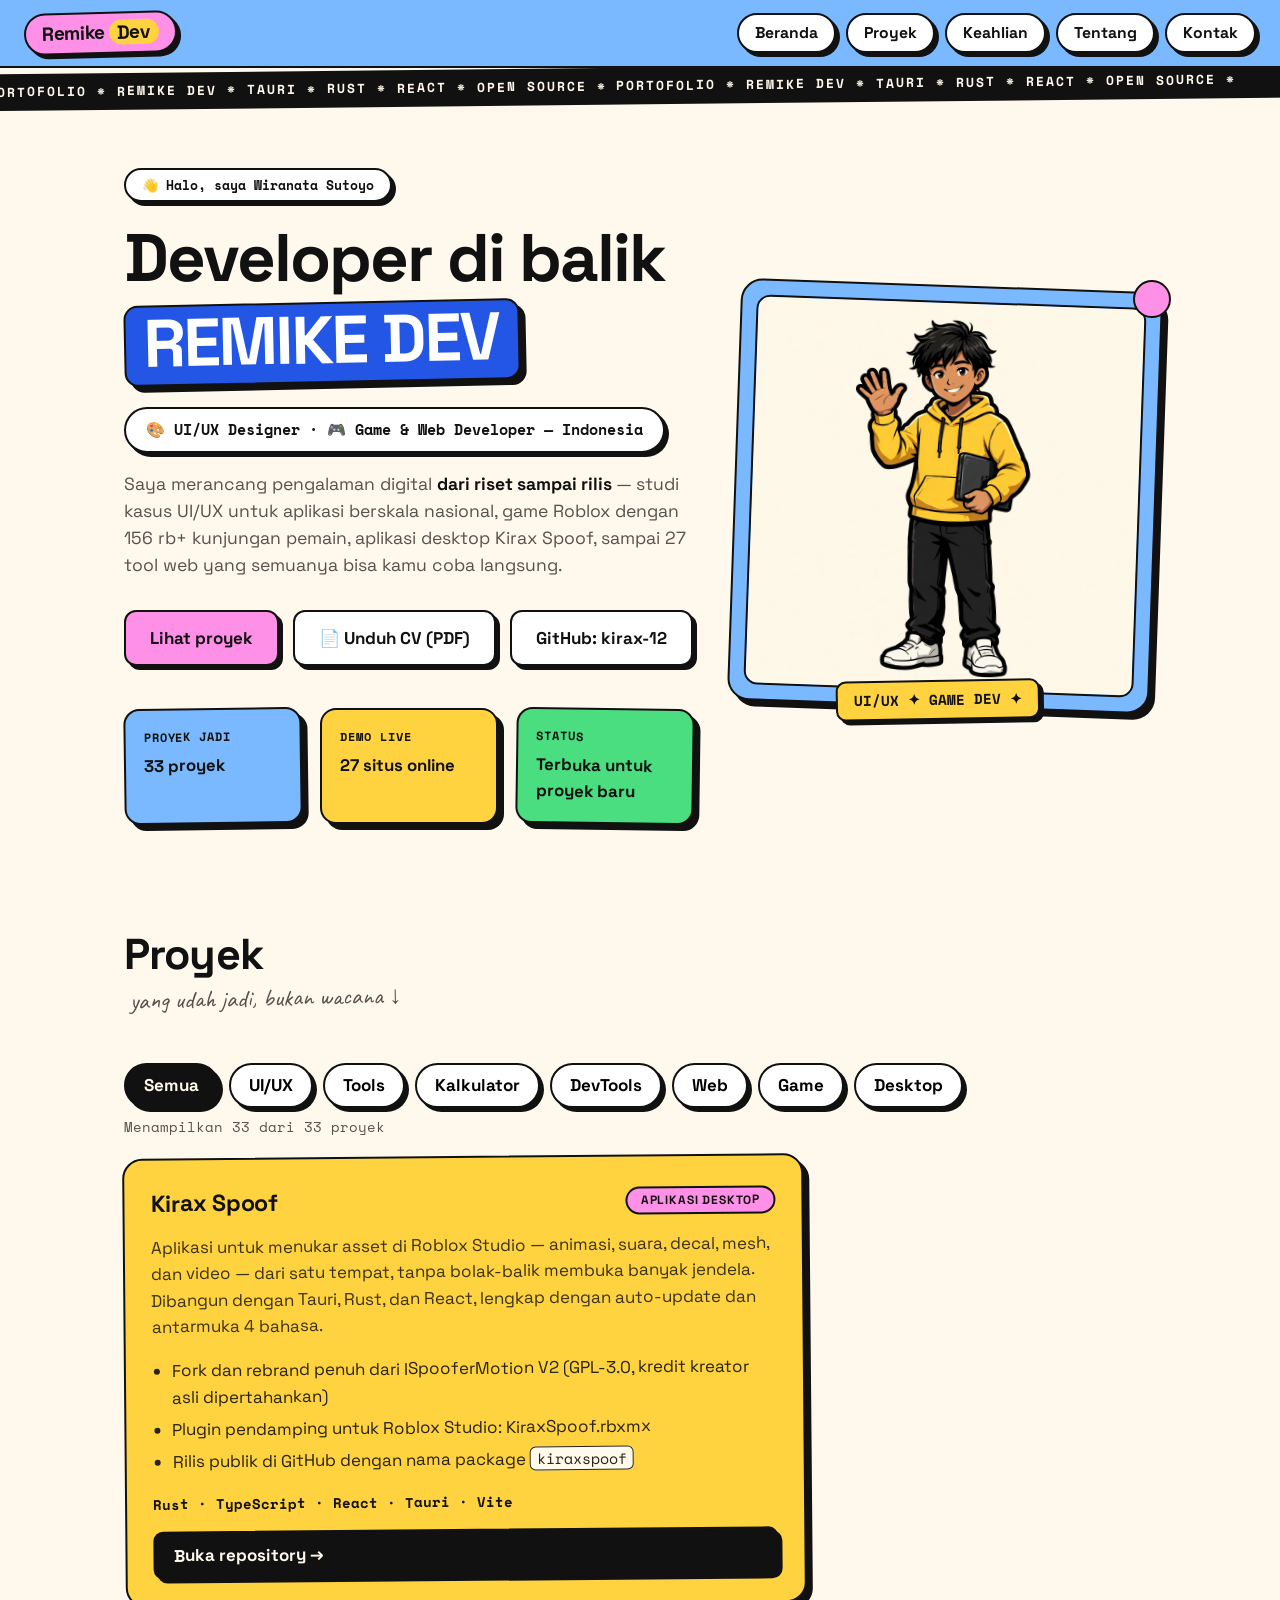
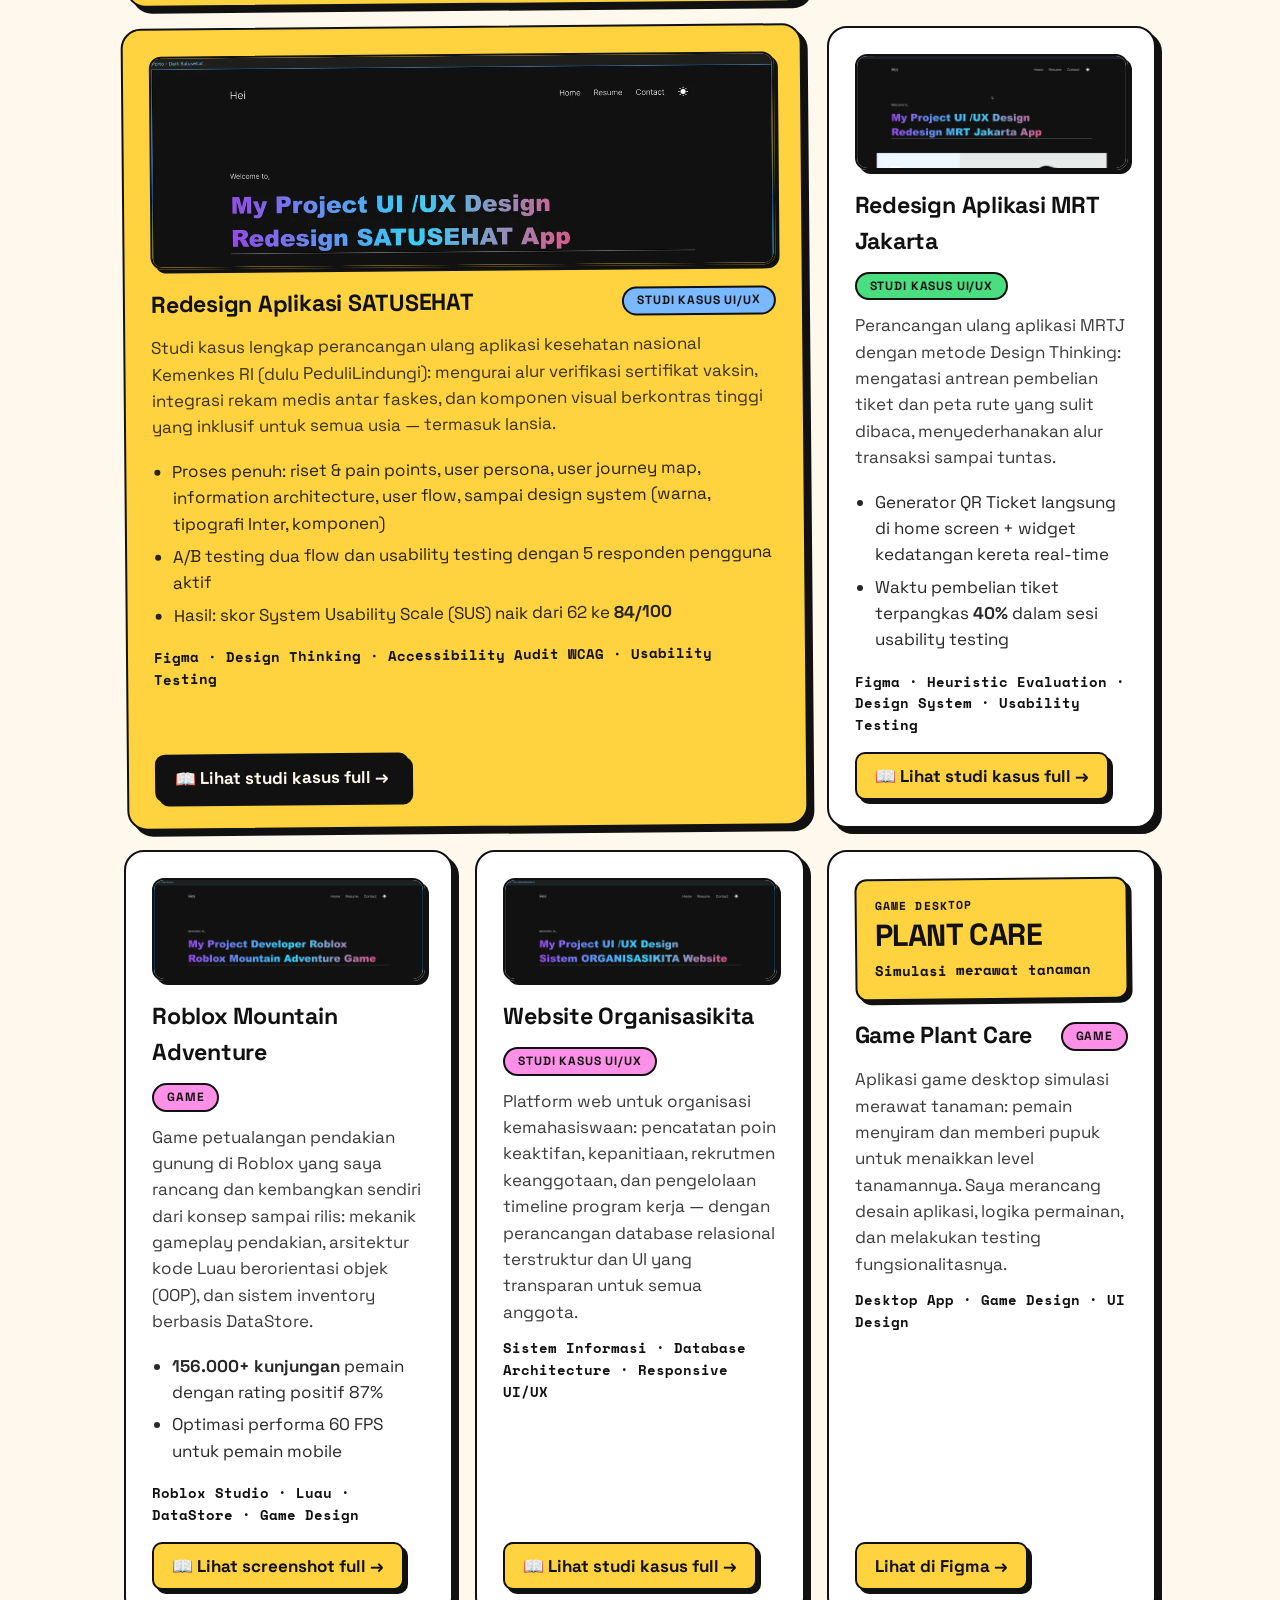
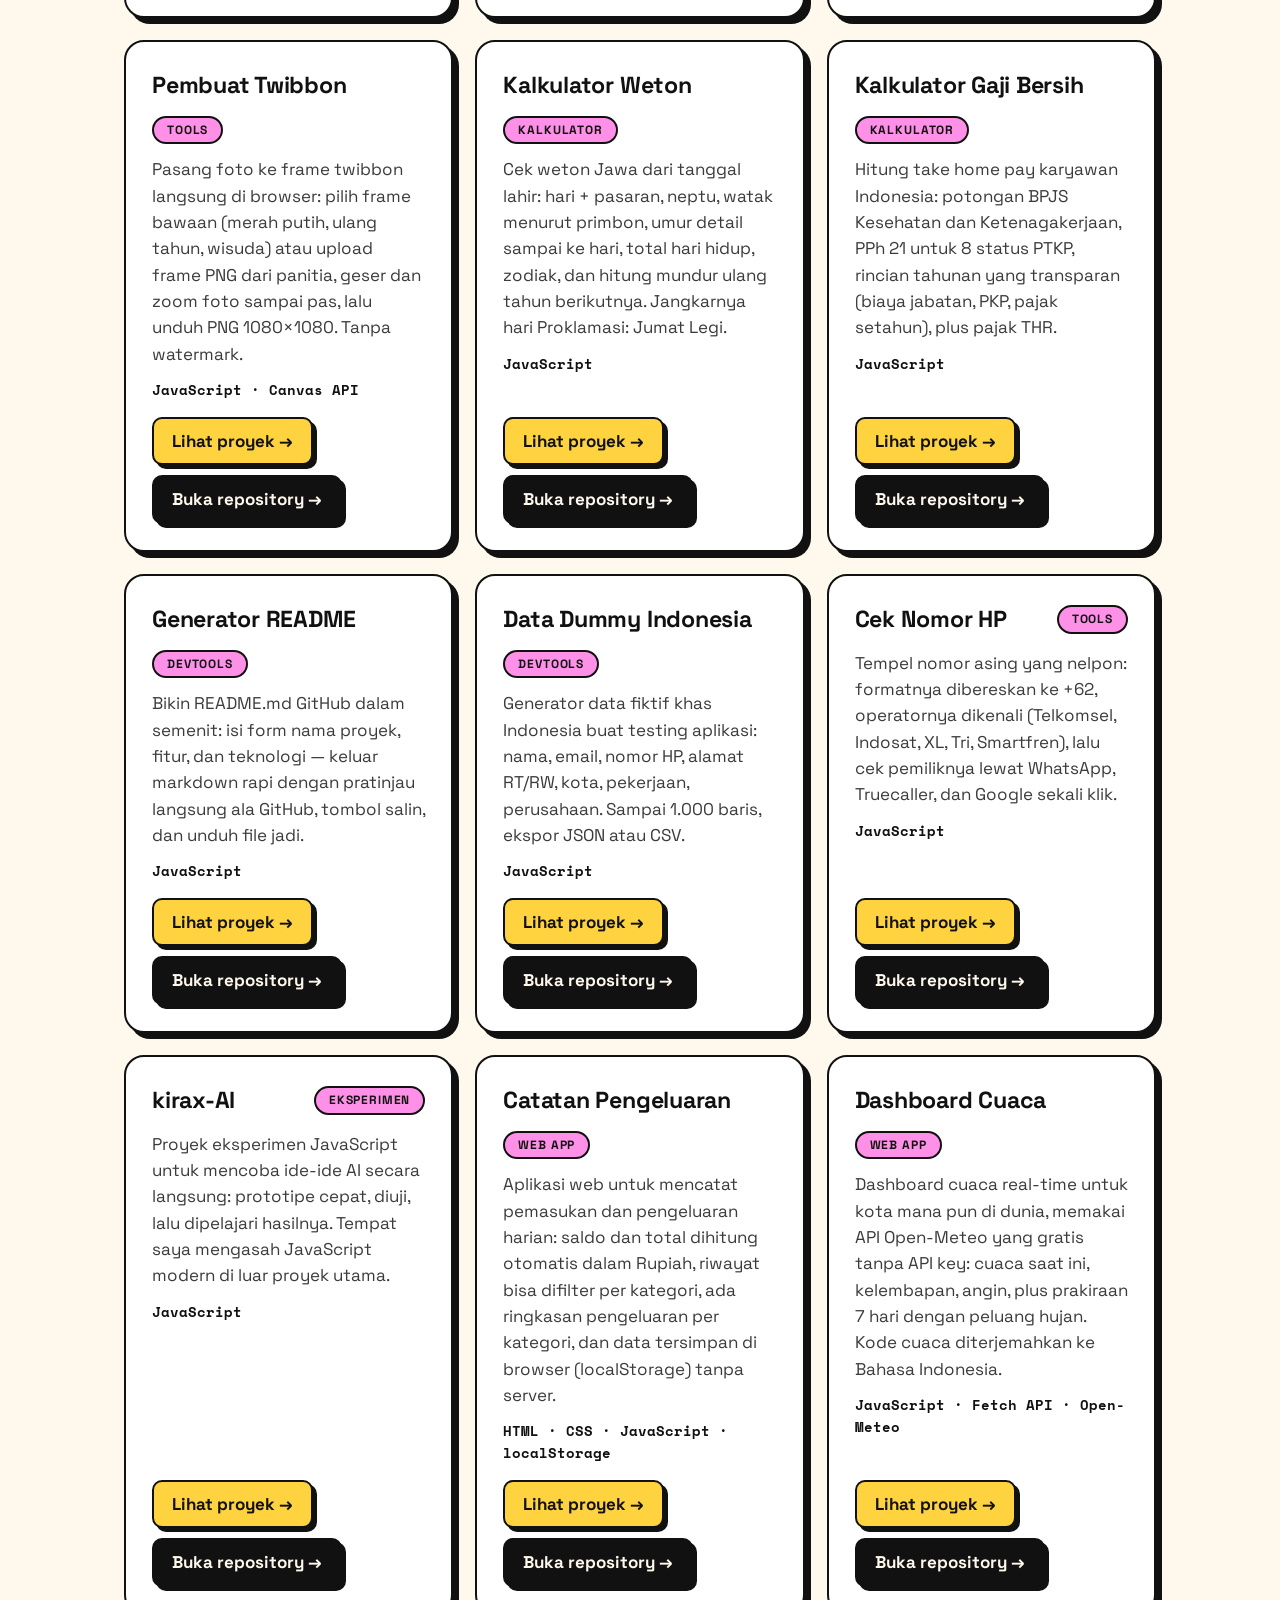
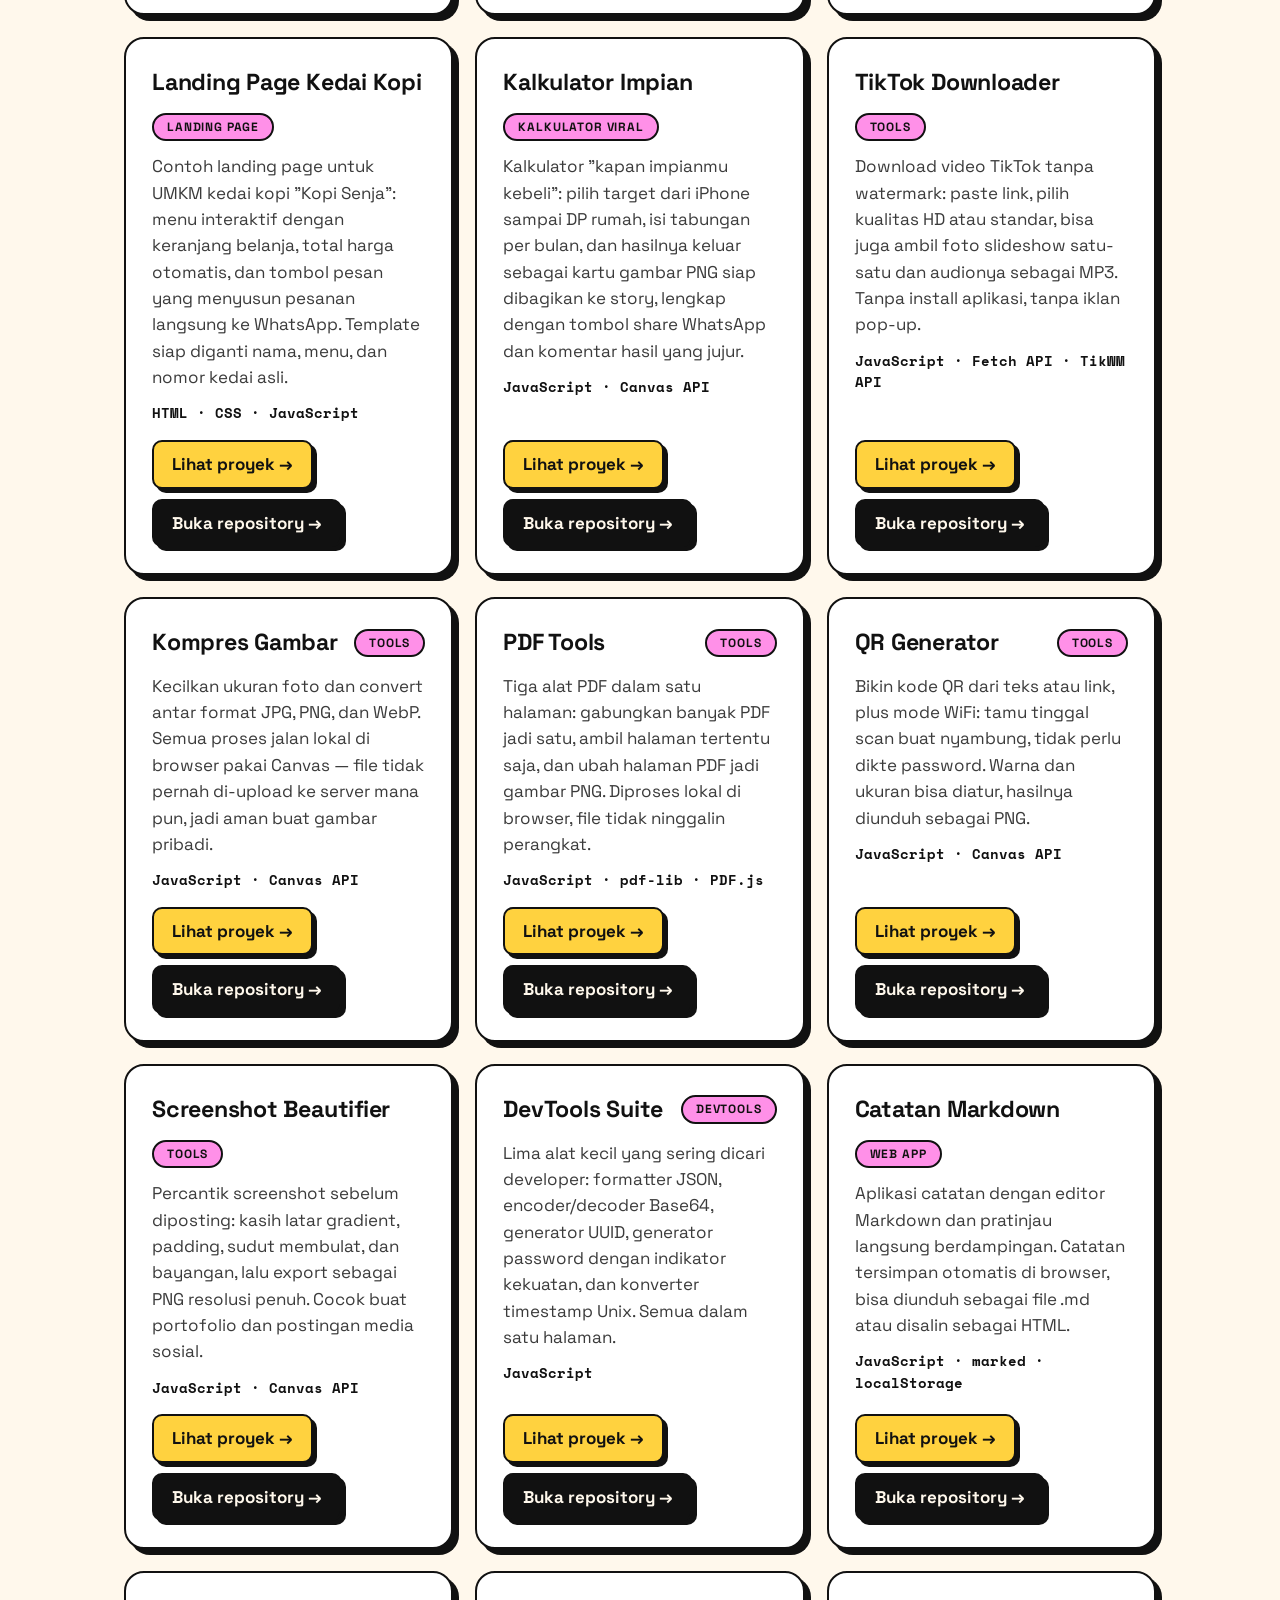
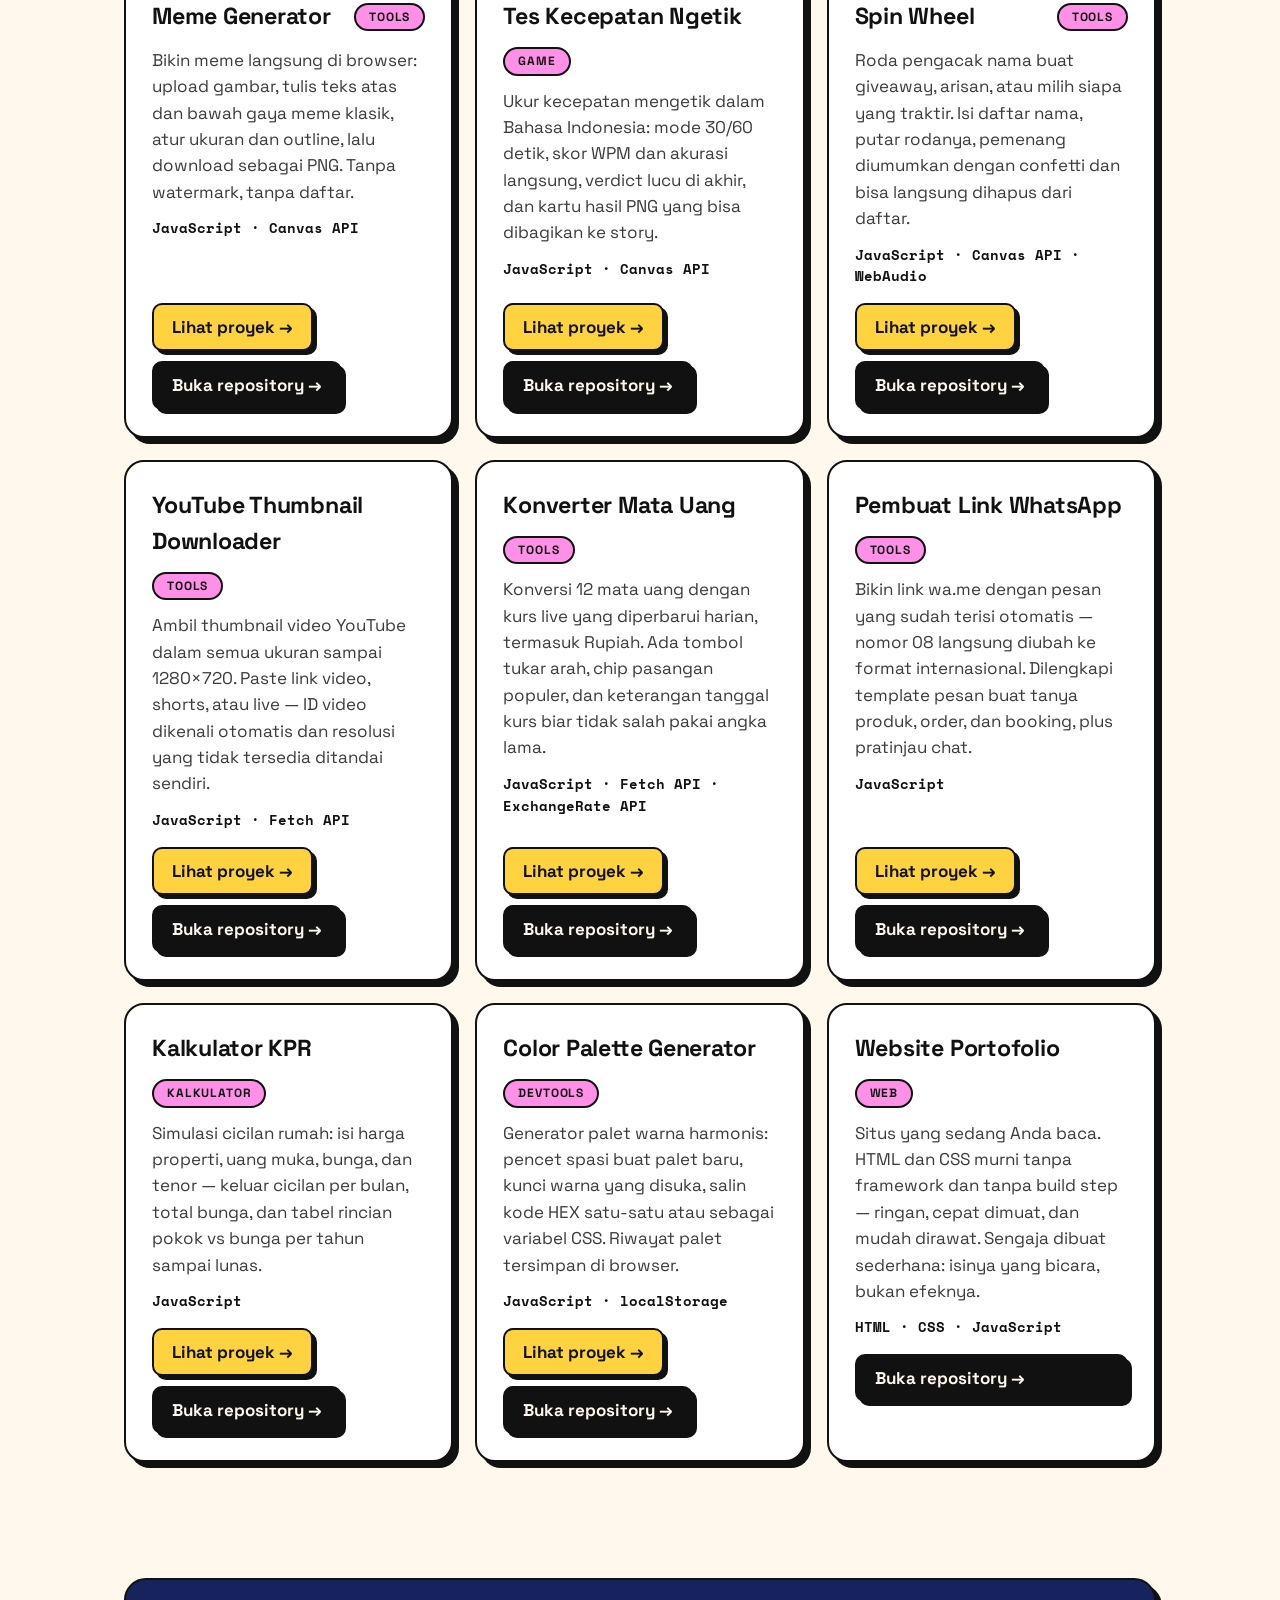
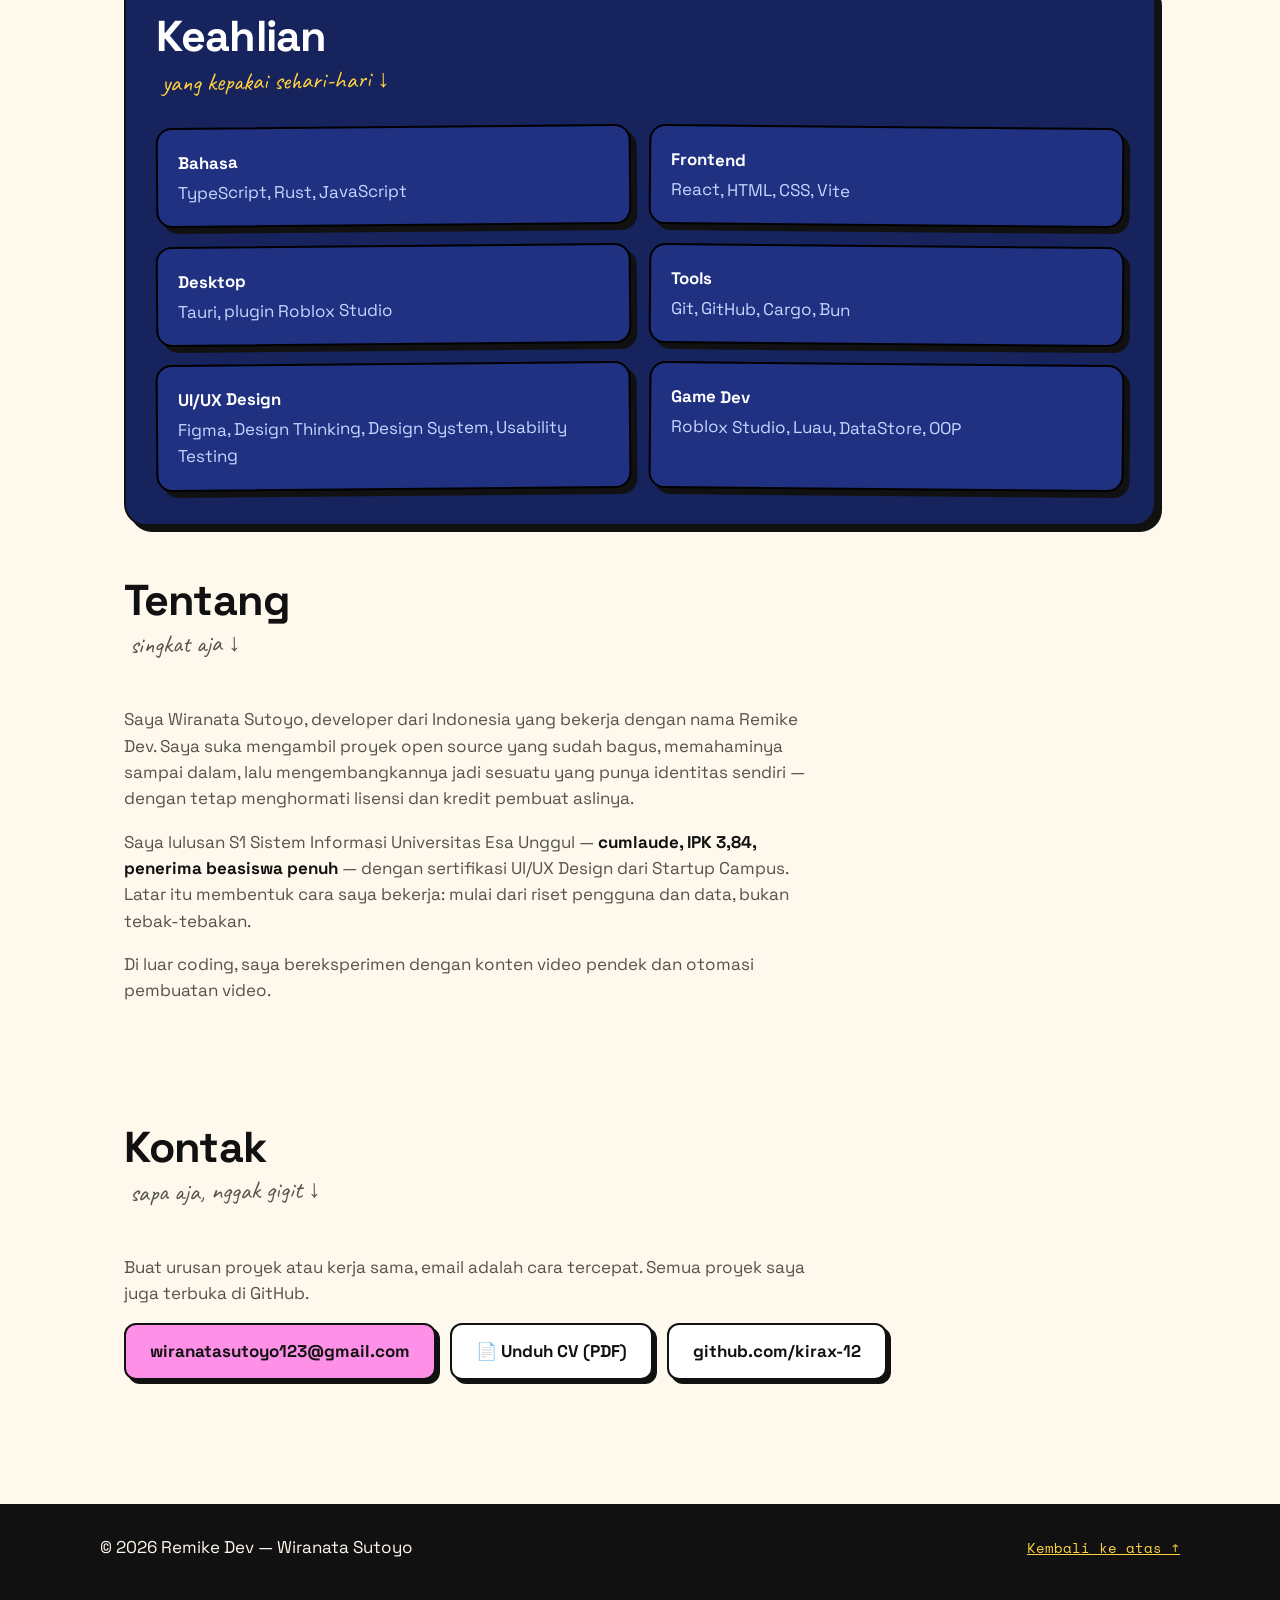
==== commit 112d9941: "Halaman studi kasus full (screenshot deck) + tombol kartu ke halaman lokal" ====
--- a/index.html
+++ b/index.html
@@ -95,12 +95,8 @@
           <li>Hasil: skor System Usability Scale (SUS) naik dari 62 ke <strong>84/100</strong></li>
         </ul>
         <p class="project-meta">Figma · Design Thinking · Accessibility Audit WCAG · Usability Testing</p>
-        <div class="case-gallery">
-          <a href="img/satusehat-2.webp" target="_blank" rel="noopener"><img src="img/satusehat-2.webp" alt="Problems, objective, dan timeline proses desain SATUSEHAT" loading="lazy"></a>
-          <a href="img/satusehat-3.webp" target="_blank" rel="noopener"><img src="img/satusehat-3.webp" alt="User persona dan user journey map SATUSEHAT" loading="lazy"></a>
-        </div>
-        <div class="project-links">
-          <a class="project-link" href="https://www.figma.com/design/GVxGbqbnPcPMCRZ2yEiyXj/PORTOFOLIO-WIRANATA-SUTOYO?node-id=889-1107" target="_blank" rel="noopener">Lihat studi kasus (Figma) →</a>
+        <div class="project-links">
+          <a class="project-link" href="kasus-satusehat.html">📖 Lihat studi kasus full →</a>
         </div>
       </article>
 
@@ -116,12 +112,8 @@
           <li>Waktu pembelian tiket terpangkas <strong>40%</strong> dalam sesi usability testing</li>
         </ul>
         <p class="project-meta">Figma · Heuristic Evaluation · Design System · Usability Testing</p>
-        <div class="case-gallery">
-          <a href="img/mrt-2.webp" target="_blank" rel="noopener"><img src="img/mrt-2.webp" alt="Timeline dan design process MRT Jakarta" loading="lazy"></a>
-          <a href="img/mrt-3.webp" target="_blank" rel="noopener"><img src="img/mrt-3.webp" alt="User persona MRT Jakarta: Sarah Kartika dan Jonatan" loading="lazy"></a>
-        </div>
-        <div class="project-links">
-          <a class="project-link demo" href="https://www.figma.com/design/GVxGbqbnPcPMCRZ2yEiyXj/PORTOFOLIO-WIRANATA-SUTOYO?node-id=888-1177" target="_blank" rel="noopener">Lihat studi kasus (Figma) →</a>
+        <div class="project-links">
+          <a class="project-link demo" href="kasus-mrt.html">📖 Lihat studi kasus full →</a>
         </div>
       </article>
 
@@ -137,12 +129,8 @@
           <li>Optimasi performa 60 FPS untuk pemain mobile</li>
         </ul>
         <p class="project-meta">Roblox Studio · Luau · DataStore · Game Design</p>
-        <div class="case-gallery">
-          <a href="img/roblox-2.webp" target="_blank" rel="noopener"><img src="img/roblox-2.webp" alt="Gameplay Mount Nyong: panggung Cek Avatar dan area Tempat Bermain" loading="lazy"></a>
-          <a href="img/roblox-3.webp" target="_blank" rel="noopener"><img src="img/roblox-3.webp" alt="Gameplay Mount Nyong: area pantai saat matahari terbenam" loading="lazy"></a>
-        </div>
-        <div class="project-links">
-          <a class="project-link demo" href="https://www.figma.com/design/GVxGbqbnPcPMCRZ2yEiyXj/PORTOFOLIO-WIRANATA-SUTOYO?node-id=888-1107" target="_blank" rel="noopener">Lihat studi kasus (Figma) →</a>
+        <div class="project-links">
+          <a class="project-link demo" href="kasus-roblox.html">📖 Lihat screenshot full →</a>
         </div>
       </article>
 
@@ -154,12 +142,8 @@
         </div>
         <p>Platform web untuk organisasi kemahasiswaan: pencatatan poin keaktifan, kepanitiaan, rekrutmen keanggotaan, dan pengelolaan timeline program kerja — dengan perancangan database relasional terstruktur dan UI yang transparan untuk semua anggota.</p>
         <p class="project-meta">Sistem Informasi · Database Architecture · Responsive UI/UX</p>
-        <div class="case-gallery">
-          <a href="img/organisasikita-2.webp" target="_blank" rel="noopener"><img src="img/organisasikita-2.webp" alt="Halaman webinar dan dashboard list keanggotaan Organisasikita" loading="lazy"></a>
-          <a href="img/organisasikita-3.webp" target="_blank" rel="noopener"><img src="img/organisasikita-3.webp" alt="Form tambah keanggotaan Organisasikita" loading="lazy"></a>
-        </div>
-        <div class="project-links">
-          <a class="project-link demo" href="https://www.figma.com/design/GVxGbqbnPcPMCRZ2yEiyXj/PORTOFOLIO-WIRANATA-SUTOYO?node-id=889-1177" target="_blank" rel="noopener">Lihat studi kasus (Figma) →</a>
+        <div class="project-links">
+          <a class="project-link demo" href="kasus-organisasikita.html">📖 Lihat studi kasus full →</a>
         </div>
       </article>
 
--- a/style.css
+++ b/style.css
@@ -438,3 +438,11 @@
 .cc-pink { background: var(--pink); }
 .cc-orange { background: var(--orange); }
 .cc-yellow { background: var(--yellow); }
+
+/* ===== Halaman studi kasus full ===== */
+.kasus-wrap { max-width: 1060px; margin: 0 auto; padding: 28px 18px 60px; }
+.kasus-head { margin-bottom: 22px; }
+.kasus-head h1 { font-size: clamp(1.7rem, 4.5vw, 2.6rem); line-height: 1.12; margin: 10px 0 8px; }
+.kasus-deck { border: 2px solid #111; box-shadow: 8px 8px 0 #111; background: #111; }
+.kasus-deck img { display: block; width: 100%; height: auto; }
+.kasus-nav { display: flex; justify-content: space-between; gap: 12px; flex-wrap: wrap; margin-top: 26px; }
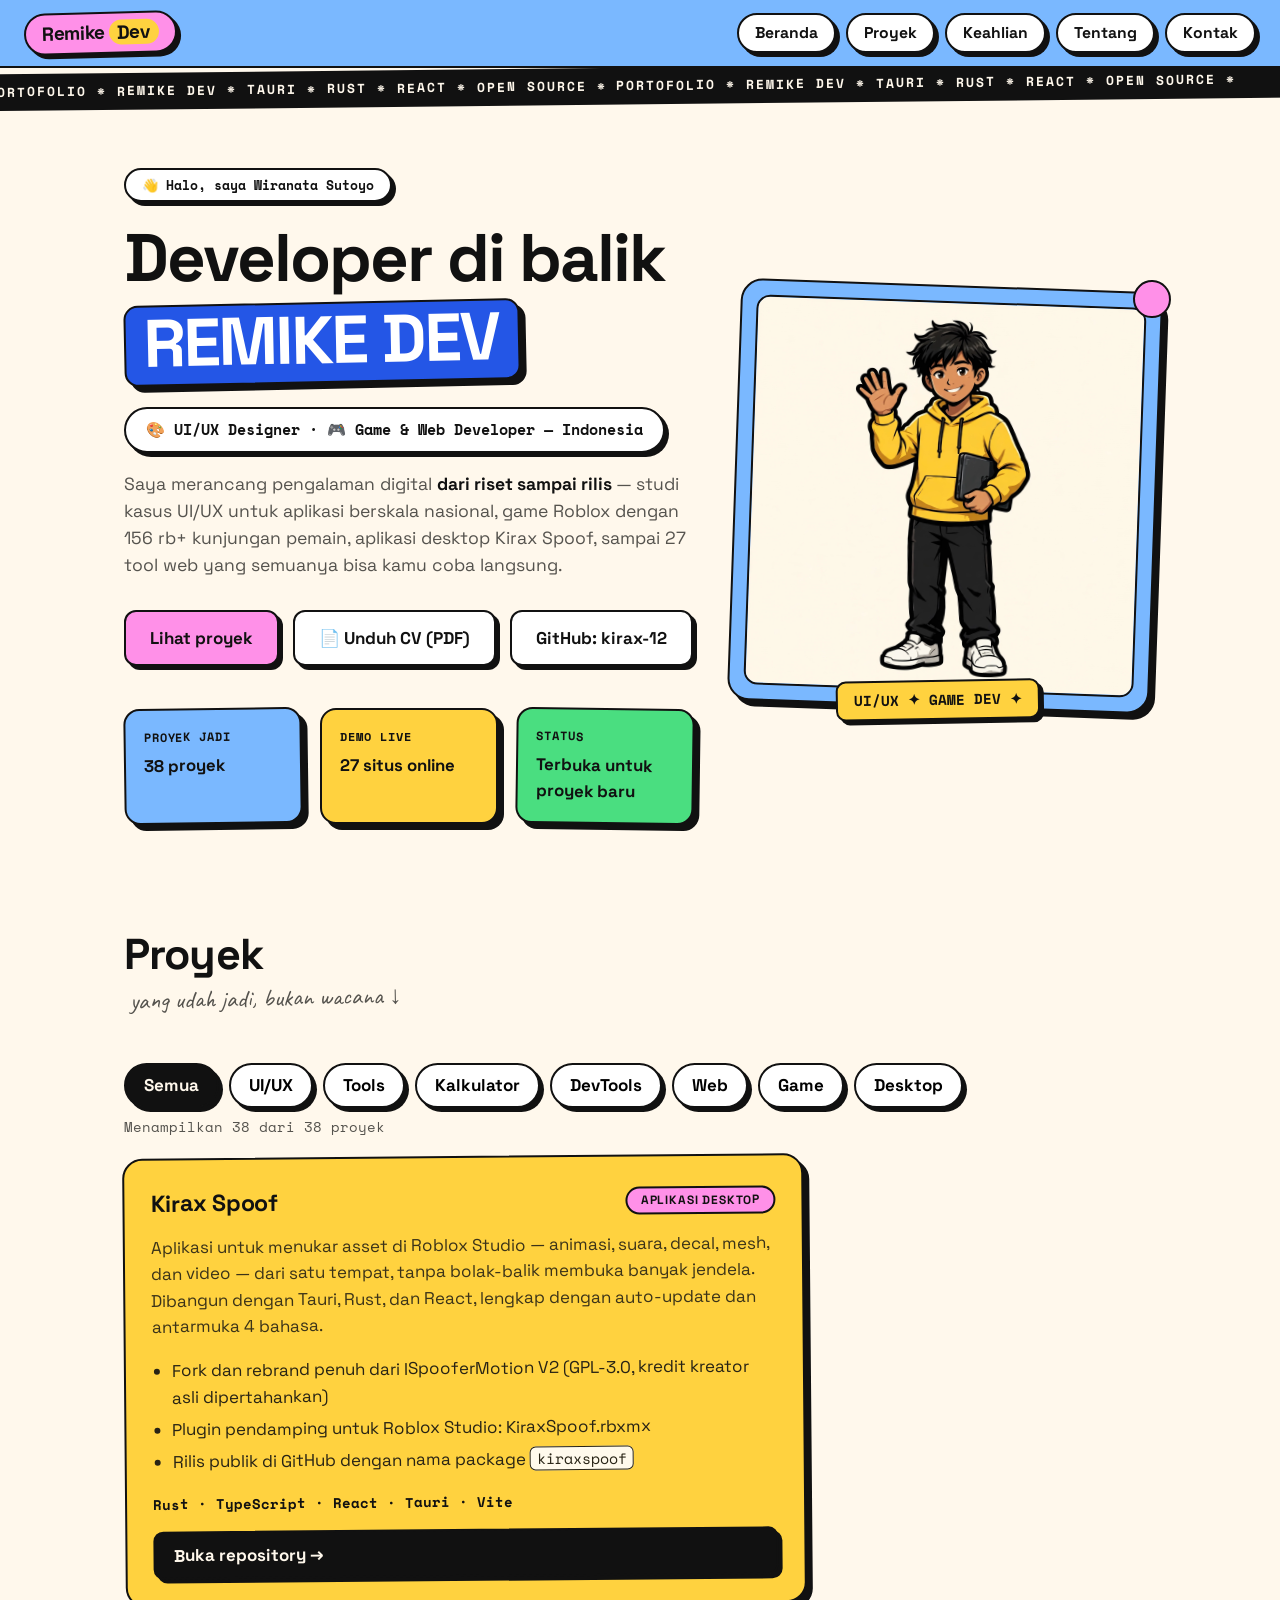
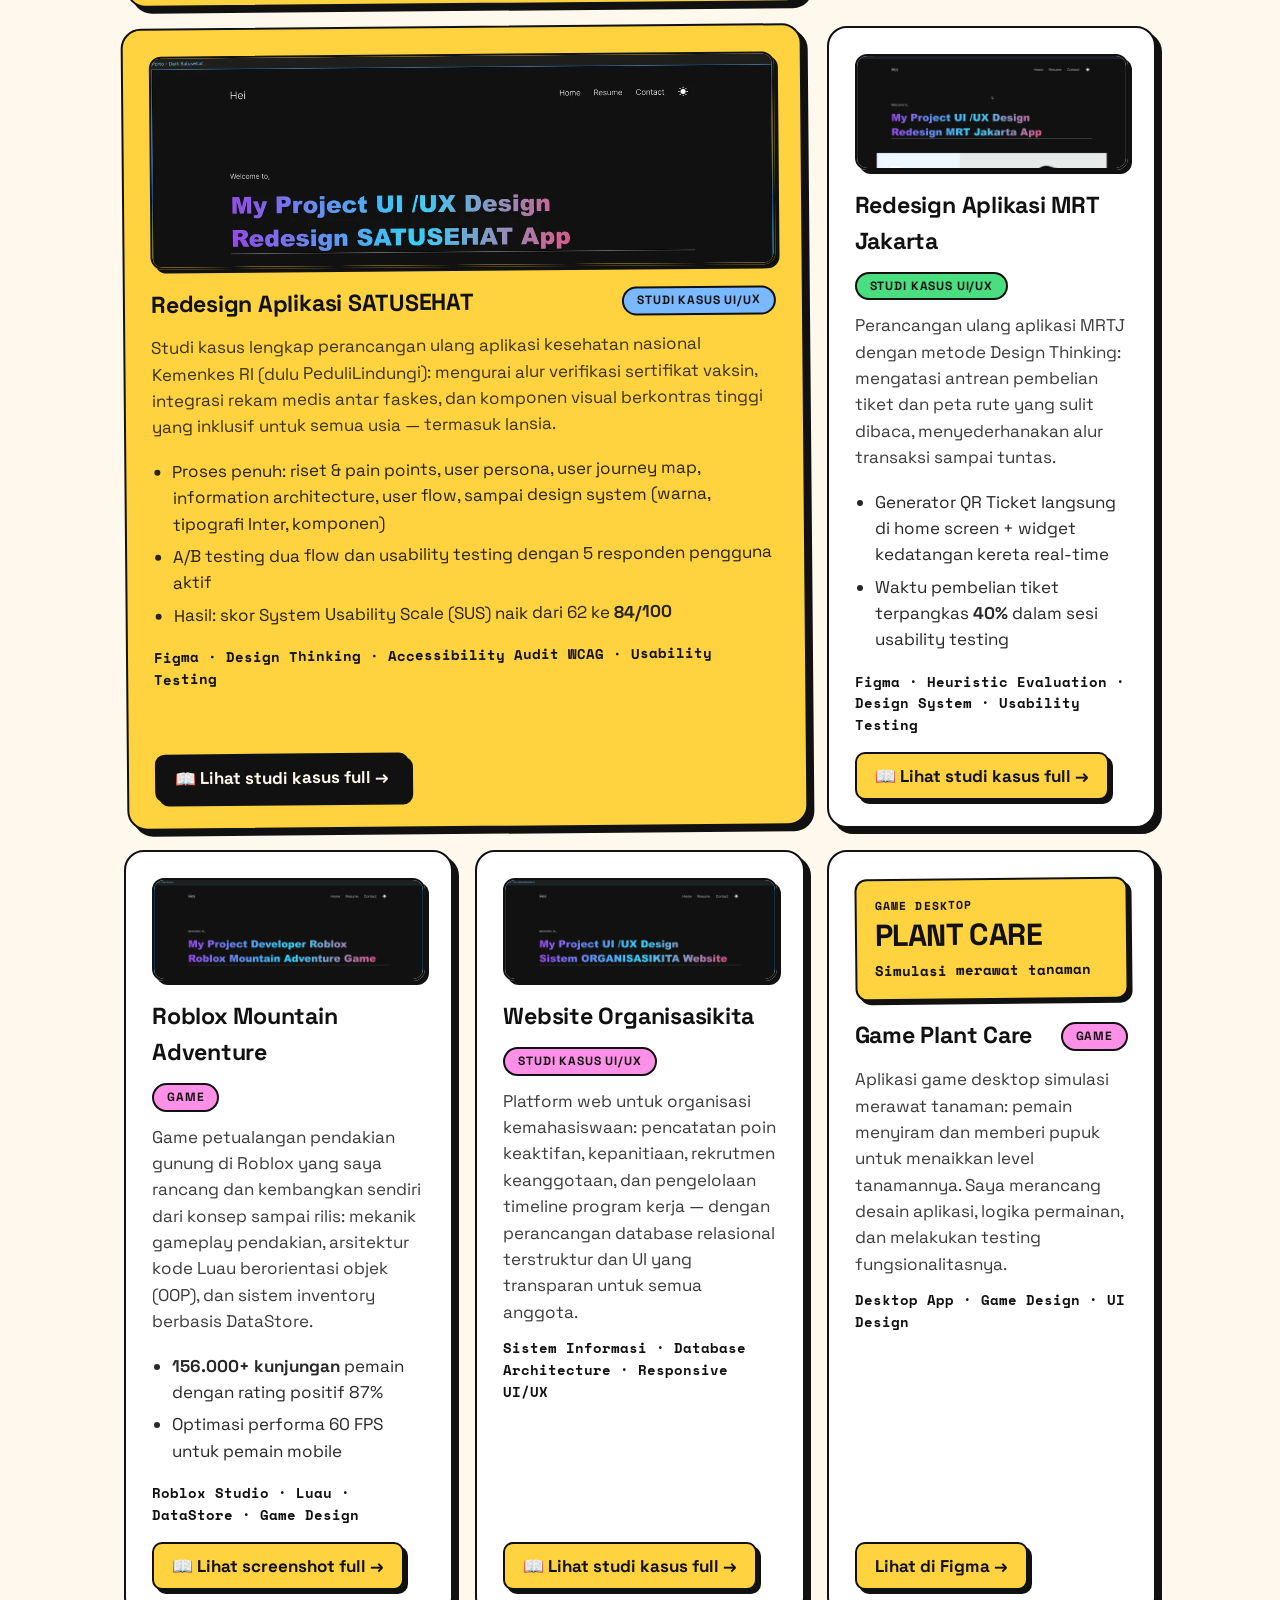
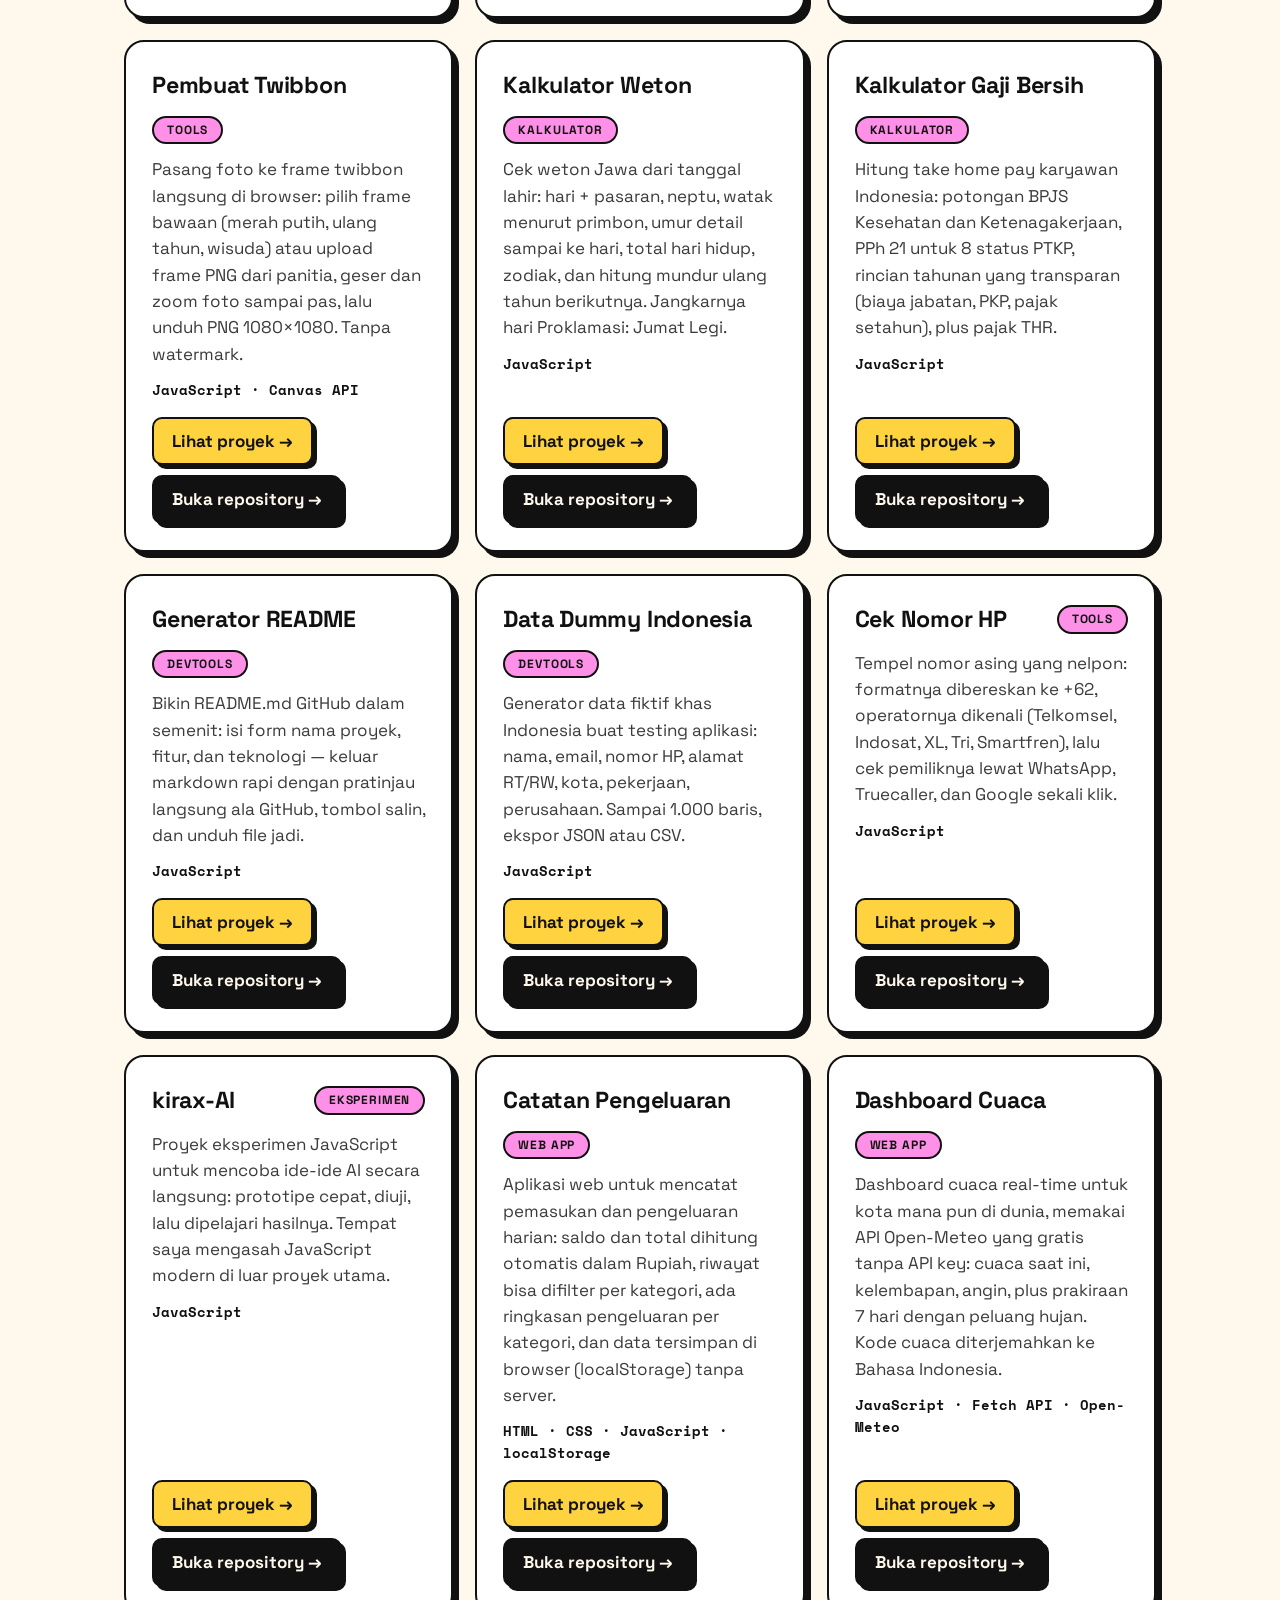
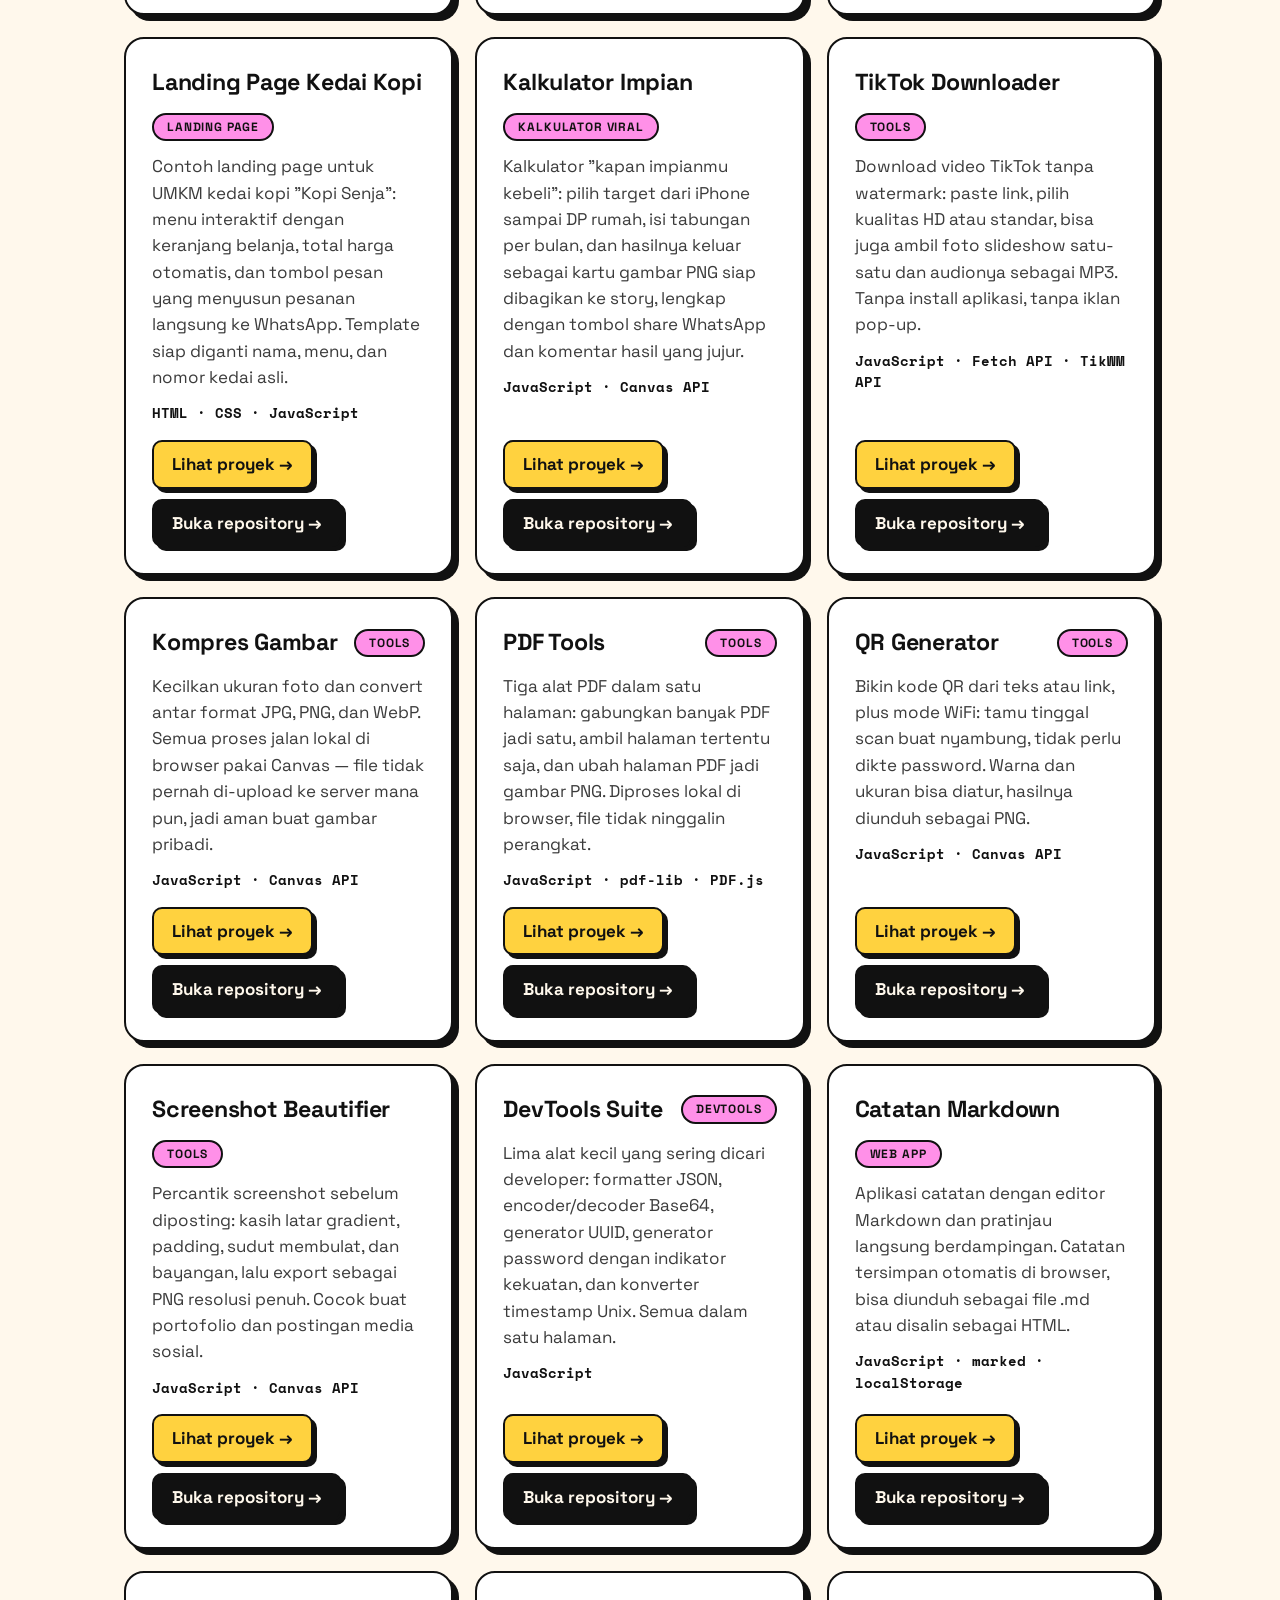
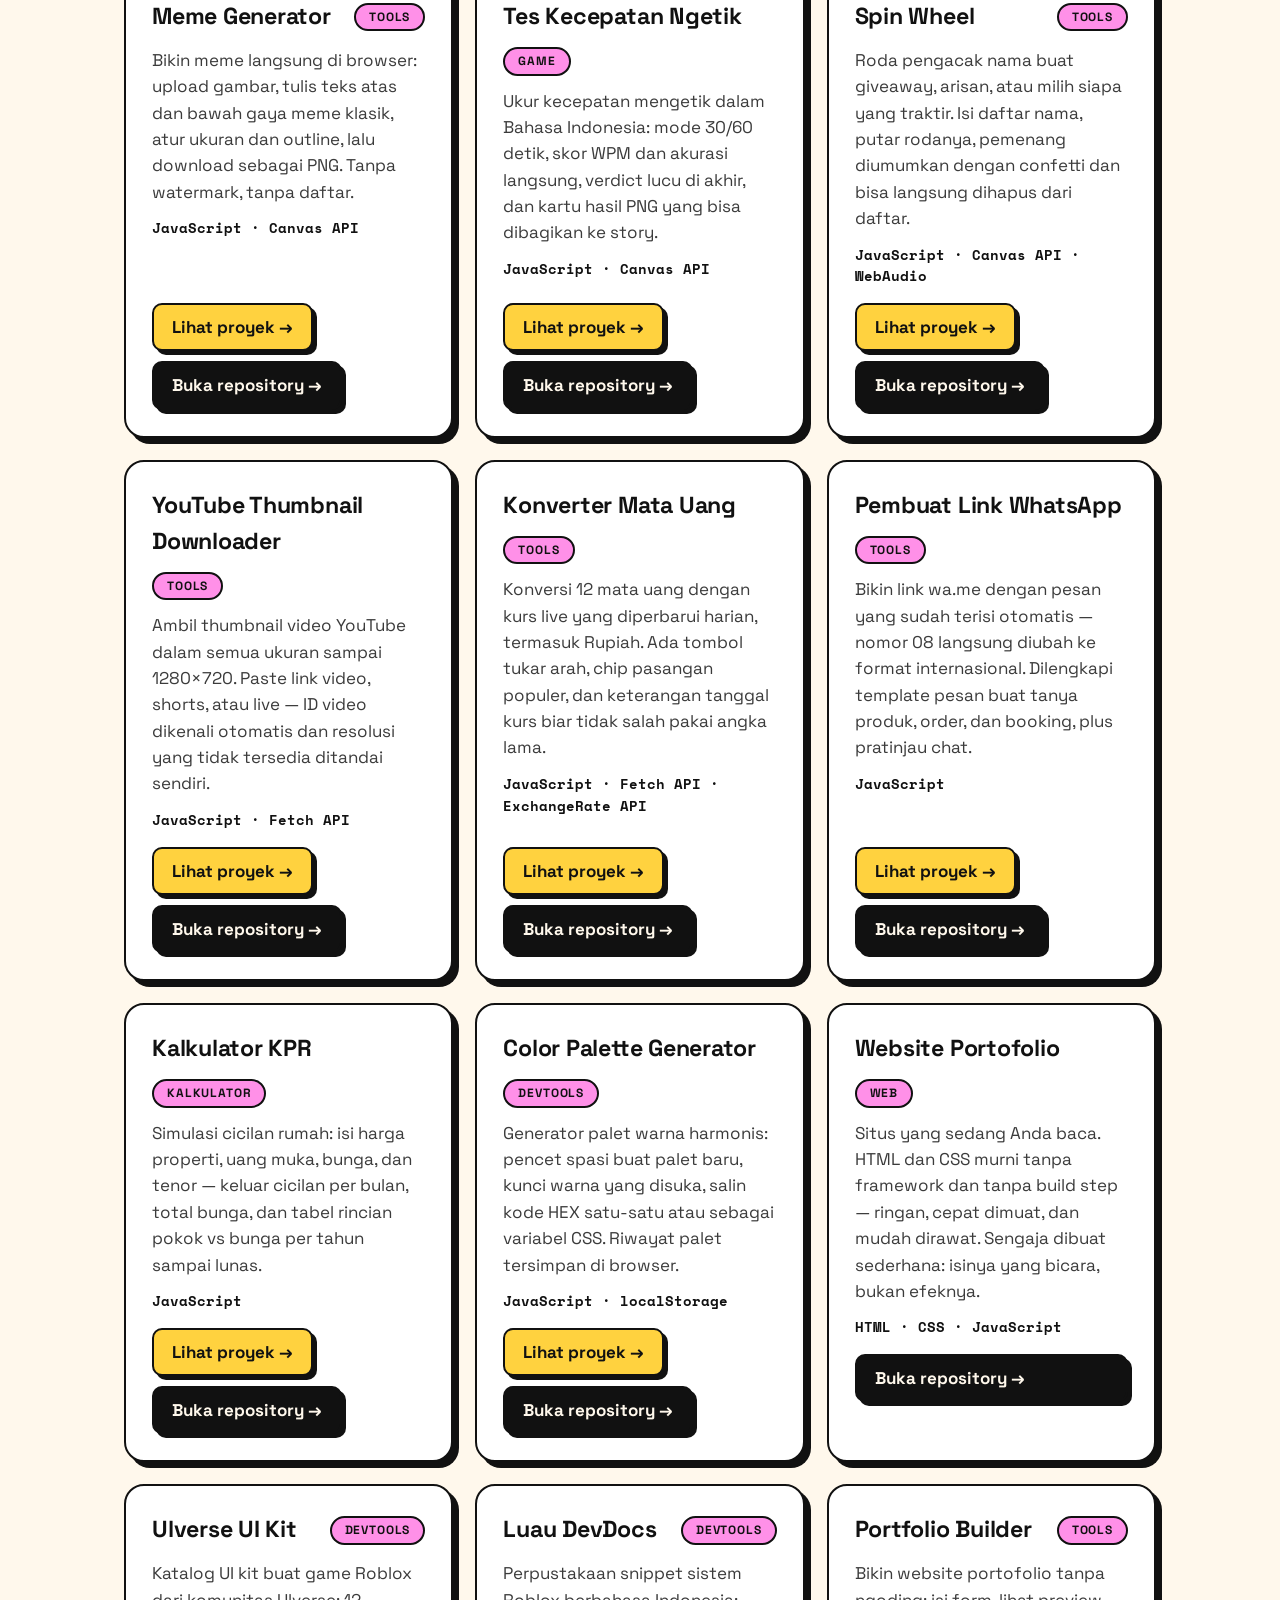
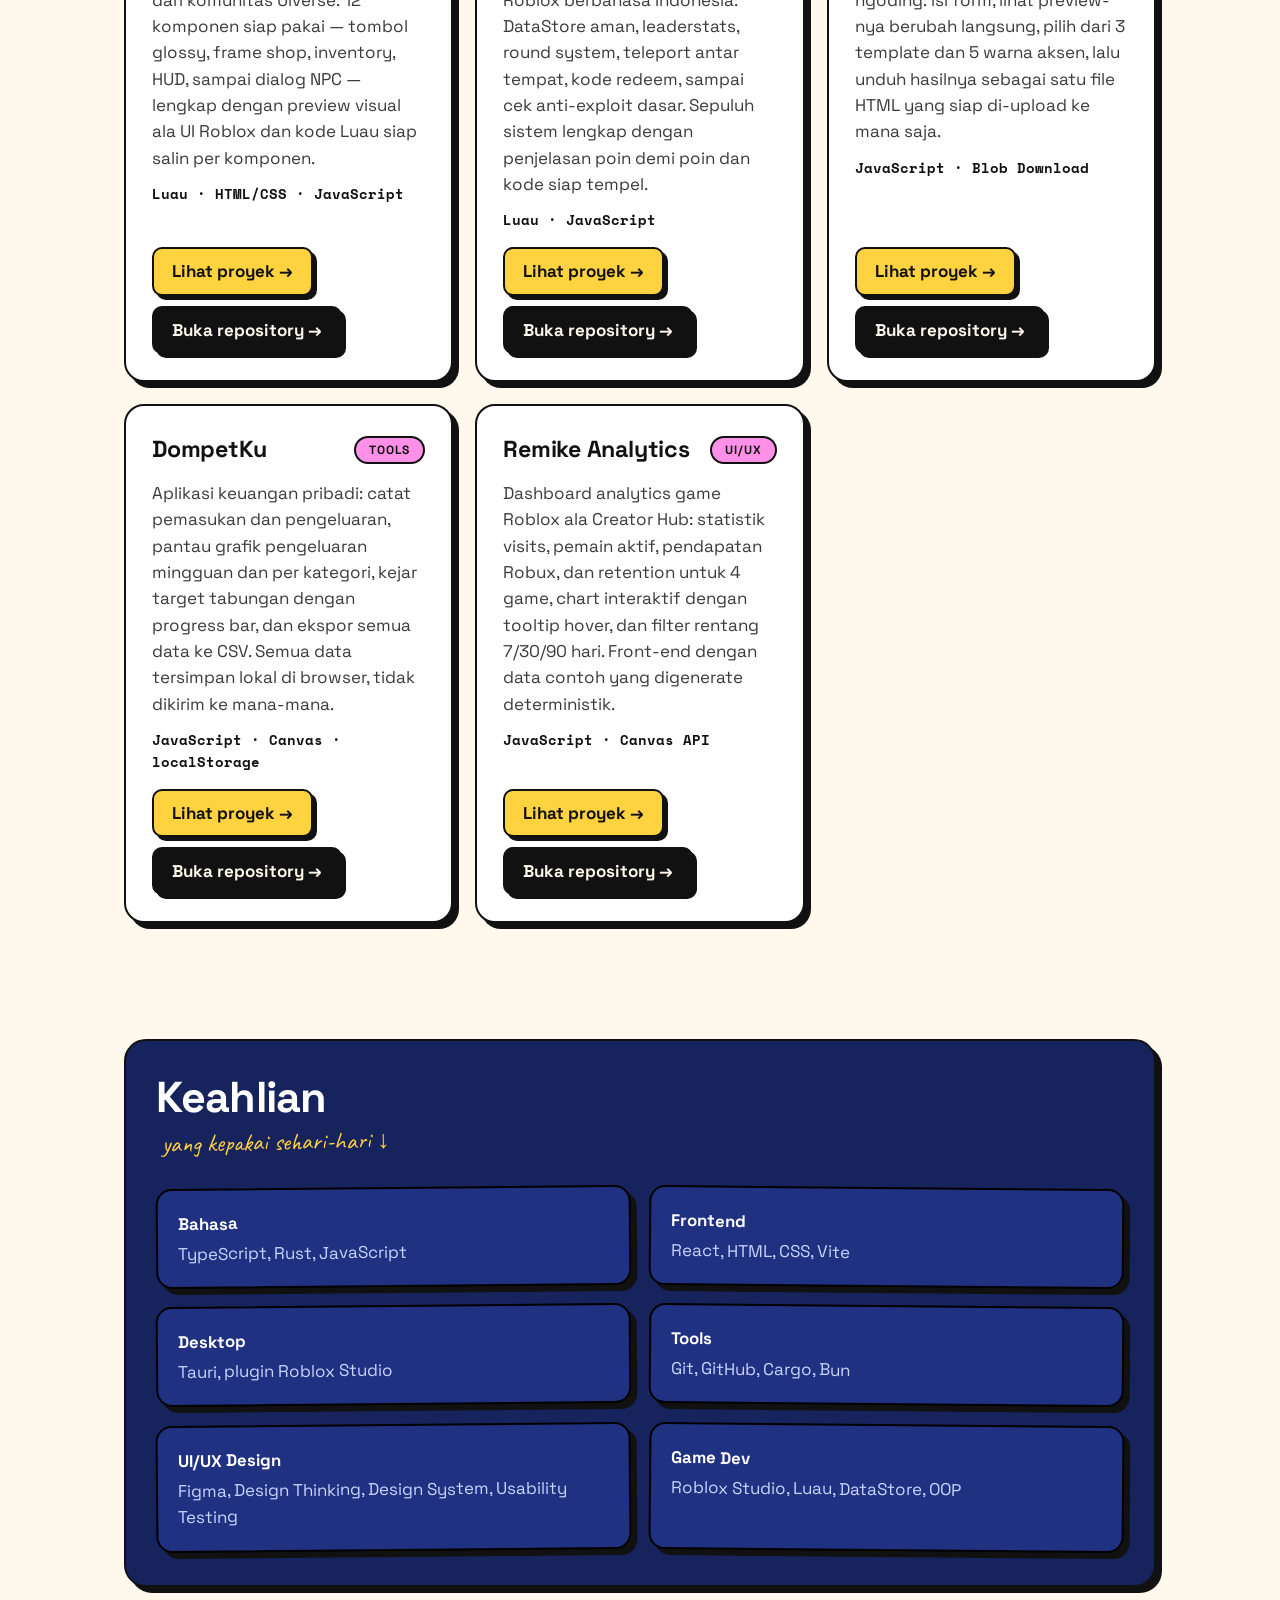
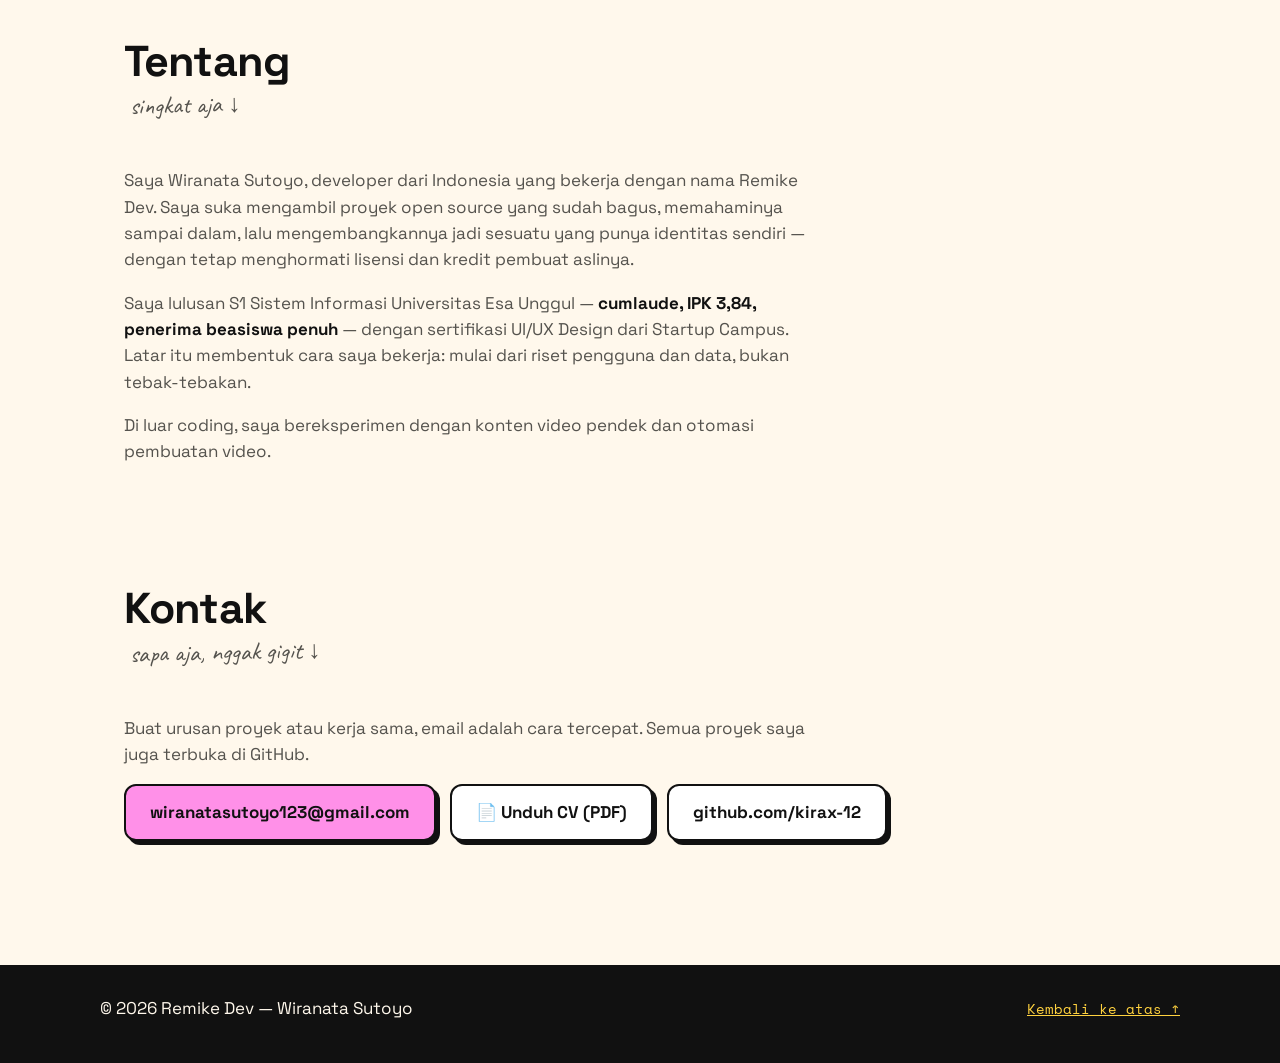
==== commit 6565a4ec: "Tambah 5 proyek baru: Ulverse UI Kit, Luau DevDocs, Portfolio Builder, DompetKu, Remike Analytics (t" ====
--- a/index.html
+++ b/index.html
@@ -36,7 +36,7 @@
         <a class="btn btn-ghost" href="https://github.com/kirax-12" target="_blank" rel="noopener">GitHub: kirax-12</a>
       </div>
       <dl class="hero-stats">
-        <div><dt>Proyek jadi</dt><dd>33 proyek</dd></div>
+        <div><dt>Proyek jadi</dt><dd>38 proyek</dd></div>
         <div><dt>Demo live</dt><dd>27 situs online</dd></div>
         <div><dt>Status</dt><dd>Terbuka untuk proyek baru</dd></div>
       </dl>
@@ -506,6 +506,66 @@
         <p class="project-meta">HTML · CSS · JavaScript</p>
         <a class="project-link" href="https://github.com/kirax-12/remike-dev-portofolio" target="_blank" rel="noopener">Buka repository →</a>
       </article>
+      <article class="project" data-cat="devtools">
+        <div class="project-head">
+          <h3>Ulverse UI Kit</h3>
+          <span class="tag">DevTools</span>
+        </div>
+        <p>Katalog UI kit buat game Roblox dari komunitas Ulverse: 12 komponen siap pakai — tombol glossy, frame shop, inventory, HUD, sampai dialog NPC — lengkap dengan preview visual ala UI Roblox dan kode Luau siap salin per komponen.</p>
+        <p class="project-meta">Luau · HTML/CSS · JavaScript</p>
+        <div class="project-links">
+          <a class="project-link demo" href="https://kirax-12.github.io/ulverse-ui-kit/" target="_blank" rel="noopener">Lihat proyek →</a>
+          <a class="project-link" href="https://github.com/kirax-12/ulverse-ui-kit" target="_blank" rel="noopener">Buka repository →</a>
+        </div>
+      </article>
+      <article class="project" data-cat="devtools">
+        <div class="project-head">
+          <h3>Luau DevDocs</h3>
+          <span class="tag">DevTools</span>
+        </div>
+        <p>Perpustakaan snippet sistem Roblox berbahasa Indonesia: DataStore aman, leaderstats, round system, teleport antar tempat, kode redeem, sampai cek anti-exploit dasar. Sepuluh sistem lengkap dengan penjelasan poin demi poin dan kode siap tempel.</p>
+        <p class="project-meta">Luau · JavaScript</p>
+        <div class="project-links">
+          <a class="project-link demo" href="https://kirax-12.github.io/luau-devdocs/" target="_blank" rel="noopener">Lihat proyek →</a>
+          <a class="project-link" href="https://github.com/kirax-12/luau-devdocs" target="_blank" rel="noopener">Buka repository →</a>
+        </div>
+      </article>
+      <article class="project" data-cat="tools">
+        <div class="project-head">
+          <h3>Portfolio Builder</h3>
+          <span class="tag">Tools</span>
+        </div>
+        <p>Bikin website portofolio tanpa ngoding: isi form, lihat preview-nya berubah langsung, pilih dari 3 template dan 5 warna aksen, lalu unduh hasilnya sebagai satu file HTML yang siap di-upload ke mana saja.</p>
+        <p class="project-meta">JavaScript · Blob Download</p>
+        <div class="project-links">
+          <a class="project-link demo" href="https://kirax-12.github.io/portfolio-builder/" target="_blank" rel="noopener">Lihat proyek →</a>
+          <a class="project-link" href="https://github.com/kirax-12/portfolio-builder" target="_blank" rel="noopener">Buka repository →</a>
+        </div>
+      </article>
+      <article class="project" data-cat="tools">
+        <div class="project-head">
+          <h3>DompetKu</h3>
+          <span class="tag">Tools</span>
+        </div>
+        <p>Aplikasi keuangan pribadi: catat pemasukan dan pengeluaran, pantau grafik pengeluaran mingguan dan per kategori, kejar target tabungan dengan progress bar, dan ekspor semua data ke CSV. Semua data tersimpan lokal di browser, tidak dikirim ke mana-mana.</p>
+        <p class="project-meta">JavaScript · Canvas · localStorage</p>
+        <div class="project-links">
+          <a class="project-link demo" href="https://kirax-12.github.io/dompetku/" target="_blank" rel="noopener">Lihat proyek →</a>
+          <a class="project-link" href="https://github.com/kirax-12/dompetku" target="_blank" rel="noopener">Buka repository →</a>
+        </div>
+      </article>
+      <article class="project" data-cat="uiux">
+        <div class="project-head">
+          <h3>Remike Analytics</h3>
+          <span class="tag">UI/UX</span>
+        </div>
+        <p>Dashboard analytics game Roblox ala Creator Hub: statistik visits, pemain aktif, pendapatan Robux, dan retention untuk 4 game, chart interaktif dengan tooltip hover, dan filter rentang 7/30/90 hari. Front-end dengan data contoh yang digenerate deterministik.</p>
+        <p class="project-meta">JavaScript · Canvas API</p>
+        <div class="project-links">
+          <a class="project-link demo" href="https://kirax-12.github.io/roblox-analytics/" target="_blank" rel="noopener">Lihat proyek →</a>
+          <a class="project-link" href="https://github.com/kirax-12/roblox-analytics" target="_blank" rel="noopener">Buka repository →</a>
+        </div>
+      </article>
 
     </div>
   </section>
